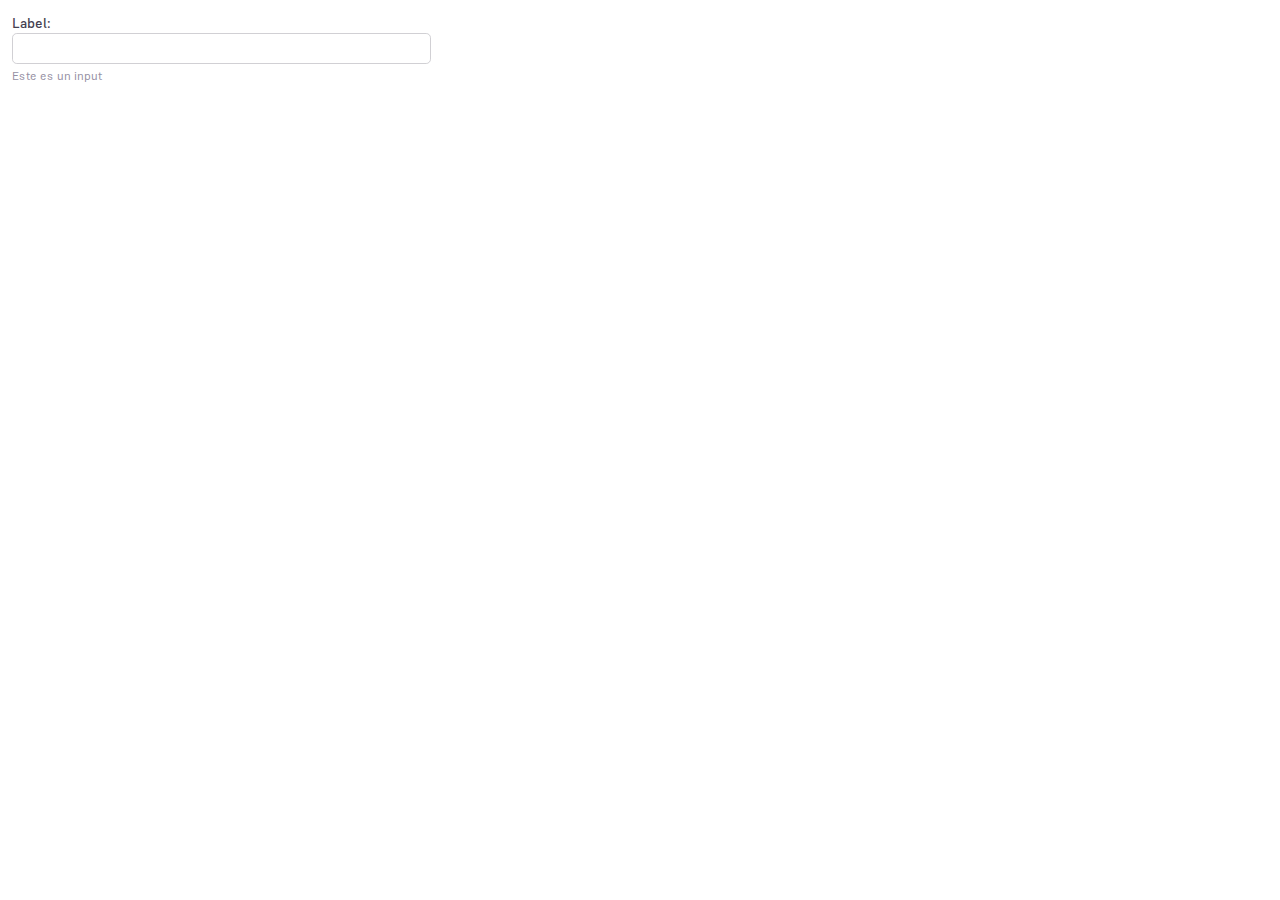
==== index.html @ 2e7bdeac "Init" ====
<!DOCTYPE html>
<html lang="en">
  <head>
    <meta charset="UTF-8" />
    <meta name="viewport" content="width=device-width, initial-scale=1.0" />
    <title>Template - NV</title>
    <link rel="stylesheet" href="./assets/scss/main.css" />
  </head>
  <body>
    <div class="row">
      <div class="col-lg-4">
        <div class="form-group">
          <label for="text">Label:</label>
          <input id="text" class="form-control" />
          <span class="help">Este es un input</span>
        </div>
      </div>
    </div>
  </body>
</html>
---- assets/scss/main.css ----
@charset "UTF-8";
:root {
  --nv-control-border-width: 1px;
  --nv-control-border-width-hover: 2px;
  --nv-control-border-radius: 0.3rem;
  --nv-control-box-shadow: 0 0.2rem 0.75rem 0 rgba(47, 43, 61, 0.14);
  --nv-control-padding-inline: 0.5rem;
  --nv-control-color: #444050;
  --nv-control-border-color: #d1d0d4;
  --nv-control-font-size: 14px;
  --nv-control-help-color: #9590a3;
}

:root,
[data-theme=light] {
  --nv-blue: #007bff;
  --nv-indigo: #6610f2;
  --nv-purple: #7367f0;
  --nv-pink: #e83e8c;
  --nv-red: #ff4c51;
  --nv-orange: #fd7e14;
  --nv-yellow: #ff9f43;
  --nv-green: #28c76f;
  --nv-teal: #20c997;
  --nv-cyan: #00bad1;
  --nv-black: #2f2b3d;
  --nv-white: #fff;
  --nv-gray: rgba(47, 43, 61, 0.6);
  --nv-gray-dark: rgba(47, 43, 61, 0.8);
  --nv-gray-25: rgba(47, 43, 61, 0.015);
  --nv-gray-50: rgba(47, 43, 61, 0.06);
  --nv-primary: #7367f0;
  --nv-secondary: #808390;
  --nv-success: #28c76f;
  --nv-info: #00bad1;
  --nv-warning: #ff9f43;
  --nv-danger: #ff4c51;
  --nv-light: #dfdfe3;
  --nv-dark: #4b4b4b;
  --nv-primary-rgb: 115, 103, 240;
  --nv-secondary-rgb: 128, 131, 144;
  --nv-success-rgb: 40, 199, 111;
  --nv-info-rgb: 0, 186, 209;
  --nv-warning-rgb: 255, 159, 67;
  --nv-danger-rgb: 255, 76, 81;
  --nv-light-rgb: 223, 223, 227;
  --nv-dark-rgb: 75, 75, 75;
  --nv-gray-rgb: 47, 43, 61;
}

*,
::after,
::before {
  box-sizing: border-box;
  outline: unset;
  padding: 0;
  margin: 0;
  font-family: "Font-Light";
}

label,
h1,
h2,
h3,
h4,
h5,
h6 {
  color: var(--nv-control-color);
  font-family: "Font-Medium";
}

/**
* @license
*
* Font Family: Supreme
* Designed by: Jérémie Hornus, Ilya Naumoff
* URL: https://www.fontshare.com/fonts/supreme
* © 2025 Indian Type Foundry
*
* Supreme Light 
* Supreme Regular 
* Supreme Medium 
* Supreme Bold 
*
*/
@font-face {
  font-family: "Font-Light";
  src: url("../fonts/Supreme-Light.woff2") format("woff2"), url("../fonts/Supreme-Light.woff") format("woff"), url("../fonts/Supreme-Light.ttf") format("truetype");
  font-weight: 300;
  font-display: swap;
  font-style: normal;
}
@font-face {
  font-family: "Font-Regular";
  src: url("../fonts/Supreme-Regular.woff2") format("woff2"), url("../fonts/Supreme-Regular.woff") format("woff"), url("../fonts/Supreme-Regular.ttf") format("truetype");
  font-weight: 400;
  font-display: swap;
  font-style: normal;
}
@font-face {
  font-family: "Font-Medium";
  src: url("../fonts/Supreme-Medium.woff2") format("woff2"), url("../fonts/Supreme-Medium.woff") format("woff"), url("../fonts/Supreme-Medium.ttf") format("truetype");
  font-weight: 500;
  font-display: swap;
  font-style: normal;
}
@font-face {
  font-family: "Font-Bold";
  src: url("../fonts/Supreme-Bold.woff2") format("woff2"), url("../fonts/Supreme-Bold.woff") format("woff"), url("../fonts/Supreme-Bold.ttf") format("truetype");
  font-weight: 700;
  font-display: swap;
  font-style: normal;
}
.form-group > label {
  font-size: var(--nv-control-font-size);
}
.form-group > .help {
  font-size: 12px;
  color: var(--nv-control-help-color);
  font-family: "Font-Regular";
}

.row {
  display: flex;
  flex-wrap: wrap; /* Permite que las columnas se ajusten a nuevas filas */
  padding-left: 0.75rem;
  padding-right: 0.75rem;
}
.row > * {
  max-width: 100%;
}

.col {
  flex: 1 0 0%;
  padding-top: 0.75rem;
  padding-bottom: 0.75rem;
}

.col-1 {
  flex: 0 0 auto;
  padding-top: 0.75rem;
  padding-bottom: 0.75rem;
  width: 8.3333333333%;
}

.col-offset-1 {
  margin-left: 8.3333333333%;
}

.col-2 {
  flex: 0 0 auto;
  padding-top: 0.75rem;
  padding-bottom: 0.75rem;
  width: 16.6666666667%;
}

.col-offset-2 {
  margin-left: 16.6666666667%;
}

.col-3 {
  flex: 0 0 auto;
  padding-top: 0.75rem;
  padding-bottom: 0.75rem;
  width: 25%;
}

.col-offset-3 {
  margin-left: 25%;
}

.col-4 {
  flex: 0 0 auto;
  padding-top: 0.75rem;
  padding-bottom: 0.75rem;
  width: 33.3333333333%;
}

.col-offset-4 {
  margin-left: 33.3333333333%;
}

.col-5 {
  flex: 0 0 auto;
  padding-top: 0.75rem;
  padding-bottom: 0.75rem;
  width: 41.6666666667%;
}

.col-offset-5 {
  margin-left: 41.6666666667%;
}

.col-6 {
  flex: 0 0 auto;
  padding-top: 0.75rem;
  padding-bottom: 0.75rem;
  width: 50%;
}

.col-offset-6 {
  margin-left: 50%;
}

.col-7 {
  flex: 0 0 auto;
  padding-top: 0.75rem;
  padding-bottom: 0.75rem;
  width: 58.3333333333%;
}

.col-offset-7 {
  margin-left: 58.3333333333%;
}

.col-8 {
  flex: 0 0 auto;
  padding-top: 0.75rem;
  padding-bottom: 0.75rem;
  width: 66.6666666667%;
}

.col-offset-8 {
  margin-left: 66.6666666667%;
}

.col-9 {
  flex: 0 0 auto;
  padding-top: 0.75rem;
  padding-bottom: 0.75rem;
  width: 75%;
}

.col-offset-9 {
  margin-left: 75%;
}

.col-10 {
  flex: 0 0 auto;
  padding-top: 0.75rem;
  padding-bottom: 0.75rem;
  width: 83.3333333333%;
}

.col-offset-10 {
  margin-left: 83.3333333333%;
}

.col-11 {
  flex: 0 0 auto;
  padding-top: 0.75rem;
  padding-bottom: 0.75rem;
  width: 91.6666666667%;
}

.col-offset-11 {
  margin-left: 91.6666666667%;
}

.col-12 {
  flex: 0 0 auto;
  padding-top: 0.75rem;
  padding-bottom: 0.75rem;
  width: 100%;
}

.col-offset-12 {
  margin-left: 100%;
}

/*
==========================================================================================
==================================== RESPONSIVE ==========================================
==========================================================================================
*/
@media (max-width: 575.98px) {
  .col-xs-1 {
    flex: 0 0 auto;
    padding-top: 0.75rem;
    padding-bottom: 0.75rem;
    width: 8.3333333333%;
  }
  .col-offset-xs-1 {
    margin-left: 8.3333333333%;
  }
  .col-xs-2 {
    flex: 0 0 auto;
    padding-top: 0.75rem;
    padding-bottom: 0.75rem;
    width: 16.6666666667%;
  }
  .col-offset-xs-2 {
    margin-left: 16.6666666667%;
  }
  .col-xs-3 {
    flex: 0 0 auto;
    padding-top: 0.75rem;
    padding-bottom: 0.75rem;
    width: 25%;
  }
  .col-offset-xs-3 {
    margin-left: 25%;
  }
  .col-xs-4 {
    flex: 0 0 auto;
    padding-top: 0.75rem;
    padding-bottom: 0.75rem;
    width: 33.3333333333%;
  }
  .col-offset-xs-4 {
    margin-left: 33.3333333333%;
  }
  .col-xs-5 {
    flex: 0 0 auto;
    padding-top: 0.75rem;
    padding-bottom: 0.75rem;
    width: 41.6666666667%;
  }
  .col-offset-xs-5 {
    margin-left: 41.6666666667%;
  }
  .col-xs-6 {
    flex: 0 0 auto;
    padding-top: 0.75rem;
    padding-bottom: 0.75rem;
    width: 50%;
  }
  .col-offset-xs-6 {
    margin-left: 50%;
  }
  .col-xs-7 {
    flex: 0 0 auto;
    padding-top: 0.75rem;
    padding-bottom: 0.75rem;
    width: 58.3333333333%;
  }
  .col-offset-xs-7 {
    margin-left: 58.3333333333%;
  }
  .col-xs-8 {
    flex: 0 0 auto;
    padding-top: 0.75rem;
    padding-bottom: 0.75rem;
    width: 66.6666666667%;
  }
  .col-offset-xs-8 {
    margin-left: 66.6666666667%;
  }
  .col-xs-9 {
    flex: 0 0 auto;
    padding-top: 0.75rem;
    padding-bottom: 0.75rem;
    width: 75%;
  }
  .col-offset-xs-9 {
    margin-left: 75%;
  }
  .col-xs-10 {
    flex: 0 0 auto;
    padding-top: 0.75rem;
    padding-bottom: 0.75rem;
    width: 83.3333333333%;
  }
  .col-offset-xs-10 {
    margin-left: 83.3333333333%;
  }
  .col-xs-11 {
    flex: 0 0 auto;
    padding-top: 0.75rem;
    padding-bottom: 0.75rem;
    width: 91.6666666667%;
  }
  .col-offset-xs-11 {
    margin-left: 91.6666666667%;
  }
  .col-xs-12 {
    flex: 0 0 auto;
    padding-top: 0.75rem;
    padding-bottom: 0.75rem;
    width: 100%;
  }
  .col-offset-xs-12 {
    margin-left: 100%;
  }
}
@media (min-width: 576px) and (max-width: 767.98px) {
  .col-sm-1 {
    flex: 0 0 auto;
    padding-top: 0.75rem;
    padding-bottom: 0.75rem;
    width: 8.3333333333%;
  }
  .col-offset-sm-1 {
    margin-left: 8.3333333333%;
  }
  .col-sm-2 {
    flex: 0 0 auto;
    padding-top: 0.75rem;
    padding-bottom: 0.75rem;
    width: 16.6666666667%;
  }
  .col-offset-sm-2 {
    margin-left: 16.6666666667%;
  }
  .col-sm-3 {
    flex: 0 0 auto;
    padding-top: 0.75rem;
    padding-bottom: 0.75rem;
    width: 25%;
  }
  .col-offset-sm-3 {
    margin-left: 25%;
  }
  .col-sm-4 {
    flex: 0 0 auto;
    padding-top: 0.75rem;
    padding-bottom: 0.75rem;
    width: 33.3333333333%;
  }
  .col-offset-sm-4 {
    margin-left: 33.3333333333%;
  }
  .col-sm-5 {
    flex: 0 0 auto;
    padding-top: 0.75rem;
    padding-bottom: 0.75rem;
    width: 41.6666666667%;
  }
  .col-offset-sm-5 {
    margin-left: 41.6666666667%;
  }
  .col-sm-6 {
    flex: 0 0 auto;
    padding-top: 0.75rem;
    padding-bottom: 0.75rem;
    width: 50%;
  }
  .col-offset-sm-6 {
    margin-left: 50%;
  }
  .col-sm-7 {
    flex: 0 0 auto;
    padding-top: 0.75rem;
    padding-bottom: 0.75rem;
    width: 58.3333333333%;
  }
  .col-offset-sm-7 {
    margin-left: 58.3333333333%;
  }
  .col-sm-8 {
    flex: 0 0 auto;
    padding-top: 0.75rem;
    padding-bottom: 0.75rem;
    width: 66.6666666667%;
  }
  .col-offset-sm-8 {
    margin-left: 66.6666666667%;
  }
  .col-sm-9 {
    flex: 0 0 auto;
    padding-top: 0.75rem;
    padding-bottom: 0.75rem;
    width: 75%;
  }
  .col-offset-sm-9 {
    margin-left: 75%;
  }
  .col-sm-10 {
    flex: 0 0 auto;
    padding-top: 0.75rem;
    padding-bottom: 0.75rem;
    width: 83.3333333333%;
  }
  .col-offset-sm-10 {
    margin-left: 83.3333333333%;
  }
  .col-sm-11 {
    flex: 0 0 auto;
    padding-top: 0.75rem;
    padding-bottom: 0.75rem;
    width: 91.6666666667%;
  }
  .col-offset-sm-11 {
    margin-left: 91.6666666667%;
  }
  .col-sm-12 {
    flex: 0 0 auto;
    padding-top: 0.75rem;
    padding-bottom: 0.75rem;
    width: 100%;
  }
  .col-offset-sm-12 {
    margin-left: 100%;
  }
}
@media (min-width: 768px) and (max-width: 991.98px) {
  .col-md-1 {
    flex: 0 0 auto;
    padding-top: 0.75rem;
    padding-bottom: 0.75rem;
    width: 8.3333333333%;
  }
  .col-offset-md-1 {
    margin-left: 8.3333333333%;
  }
  .col-md-2 {
    flex: 0 0 auto;
    padding-top: 0.75rem;
    padding-bottom: 0.75rem;
    width: 16.6666666667%;
  }
  .col-offset-md-2 {
    margin-left: 16.6666666667%;
  }
  .col-md-3 {
    flex: 0 0 auto;
    padding-top: 0.75rem;
    padding-bottom: 0.75rem;
    width: 25%;
  }
  .col-offset-md-3 {
    margin-left: 25%;
  }
  .col-md-4 {
    flex: 0 0 auto;
    padding-top: 0.75rem;
    padding-bottom: 0.75rem;
    width: 33.3333333333%;
  }
  .col-offset-md-4 {
    margin-left: 33.3333333333%;
  }
  .col-md-5 {
    flex: 0 0 auto;
    padding-top: 0.75rem;
    padding-bottom: 0.75rem;
    width: 41.6666666667%;
  }
  .col-offset-md-5 {
    margin-left: 41.6666666667%;
  }
  .col-md-6 {
    flex: 0 0 auto;
    padding-top: 0.75rem;
    padding-bottom: 0.75rem;
    width: 50%;
  }
  .col-offset-md-6 {
    margin-left: 50%;
  }
  .col-md-7 {
    flex: 0 0 auto;
    padding-top: 0.75rem;
    padding-bottom: 0.75rem;
    width: 58.3333333333%;
  }
  .col-offset-md-7 {
    margin-left: 58.3333333333%;
  }
  .col-md-8 {
    flex: 0 0 auto;
    padding-top: 0.75rem;
    padding-bottom: 0.75rem;
    width: 66.6666666667%;
  }
  .col-offset-md-8 {
    margin-left: 66.6666666667%;
  }
  .col-md-9 {
    flex: 0 0 auto;
    padding-top: 0.75rem;
    padding-bottom: 0.75rem;
    width: 75%;
  }
  .col-offset-md-9 {
    margin-left: 75%;
  }
  .col-md-10 {
    flex: 0 0 auto;
    padding-top: 0.75rem;
    padding-bottom: 0.75rem;
    width: 83.3333333333%;
  }
  .col-offset-md-10 {
    margin-left: 83.3333333333%;
  }
  .col-md-11 {
    flex: 0 0 auto;
    padding-top: 0.75rem;
    padding-bottom: 0.75rem;
    width: 91.6666666667%;
  }
  .col-offset-md-11 {
    margin-left: 91.6666666667%;
  }
  .col-md-12 {
    flex: 0 0 auto;
    padding-top: 0.75rem;
    padding-bottom: 0.75rem;
    width: 100%;
  }
  .col-offset-md-12 {
    margin-left: 100%;
  }
}
@media (min-width: 992px) {
  .col-lg-1 {
    flex: 0 0 auto;
    padding-top: 0.75rem;
    padding-bottom: 0.75rem;
    width: 8.3333333333%;
  }
  .col-offset-lg-1 {
    margin-left: 8.3333333333%;
  }
  .col-lg-2 {
    flex: 0 0 auto;
    padding-top: 0.75rem;
    padding-bottom: 0.75rem;
    width: 16.6666666667%;
  }
  .col-offset-lg-2 {
    margin-left: 16.6666666667%;
  }
  .col-lg-3 {
    flex: 0 0 auto;
    padding-top: 0.75rem;
    padding-bottom: 0.75rem;
    width: 25%;
  }
  .col-offset-lg-3 {
    margin-left: 25%;
  }
  .col-lg-4 {
    flex: 0 0 auto;
    padding-top: 0.75rem;
    padding-bottom: 0.75rem;
    width: 33.3333333333%;
  }
  .col-offset-lg-4 {
    margin-left: 33.3333333333%;
  }
  .col-lg-5 {
    flex: 0 0 auto;
    padding-top: 0.75rem;
    padding-bottom: 0.75rem;
    width: 41.6666666667%;
  }
  .col-offset-lg-5 {
    margin-left: 41.6666666667%;
  }
  .col-lg-6 {
    flex: 0 0 auto;
    padding-top: 0.75rem;
    padding-bottom: 0.75rem;
    width: 50%;
  }
  .col-offset-lg-6 {
    margin-left: 50%;
  }
  .col-lg-7 {
    flex: 0 0 auto;
    padding-top: 0.75rem;
    padding-bottom: 0.75rem;
    width: 58.3333333333%;
  }
  .col-offset-lg-7 {
    margin-left: 58.3333333333%;
  }
  .col-lg-8 {
    flex: 0 0 auto;
    padding-top: 0.75rem;
    padding-bottom: 0.75rem;
    width: 66.6666666667%;
  }
  .col-offset-lg-8 {
    margin-left: 66.6666666667%;
  }
  .col-lg-9 {
    flex: 0 0 auto;
    padding-top: 0.75rem;
    padding-bottom: 0.75rem;
    width: 75%;
  }
  .col-offset-lg-9 {
    margin-left: 75%;
  }
  .col-lg-10 {
    flex: 0 0 auto;
    padding-top: 0.75rem;
    padding-bottom: 0.75rem;
    width: 83.3333333333%;
  }
  .col-offset-lg-10 {
    margin-left: 83.3333333333%;
  }
  .col-lg-11 {
    flex: 0 0 auto;
    padding-top: 0.75rem;
    padding-bottom: 0.75rem;
    width: 91.6666666667%;
  }
  .col-offset-lg-11 {
    margin-left: 91.6666666667%;
  }
  .col-lg-12 {
    flex: 0 0 auto;
    padding-top: 0.75rem;
    padding-bottom: 0.75rem;
    width: 100%;
  }
  .col-offset-lg-12 {
    margin-left: 100%;
  }
}
.form-control {
  -webkit-appearance: none;
     -moz-appearance: none;
          appearance: none;
  background-color: var(--nv-white);
  padding: 0.35rem 0.25rem;
  border-radius: var(--nv-control-border-radius);
  padding-inline: var(--nv-control-padding-inline);
  display: flex;
  border: var(--nv-control-border-width) solid var(--nv-control-border-color);
  transition: border-color 0.15s ease-in-out, box-shadow 0.15s ease-in-out;
  width: 100%;
}
.form-control:hover, .form-control:focus {
  border-width: var(--nv-control-border-width-hover);
  border-color: var(--nv-primary);
  box-shadow: var(--nv-control-box-shadow);
}/*# sourceMappingURL=main.css.map */
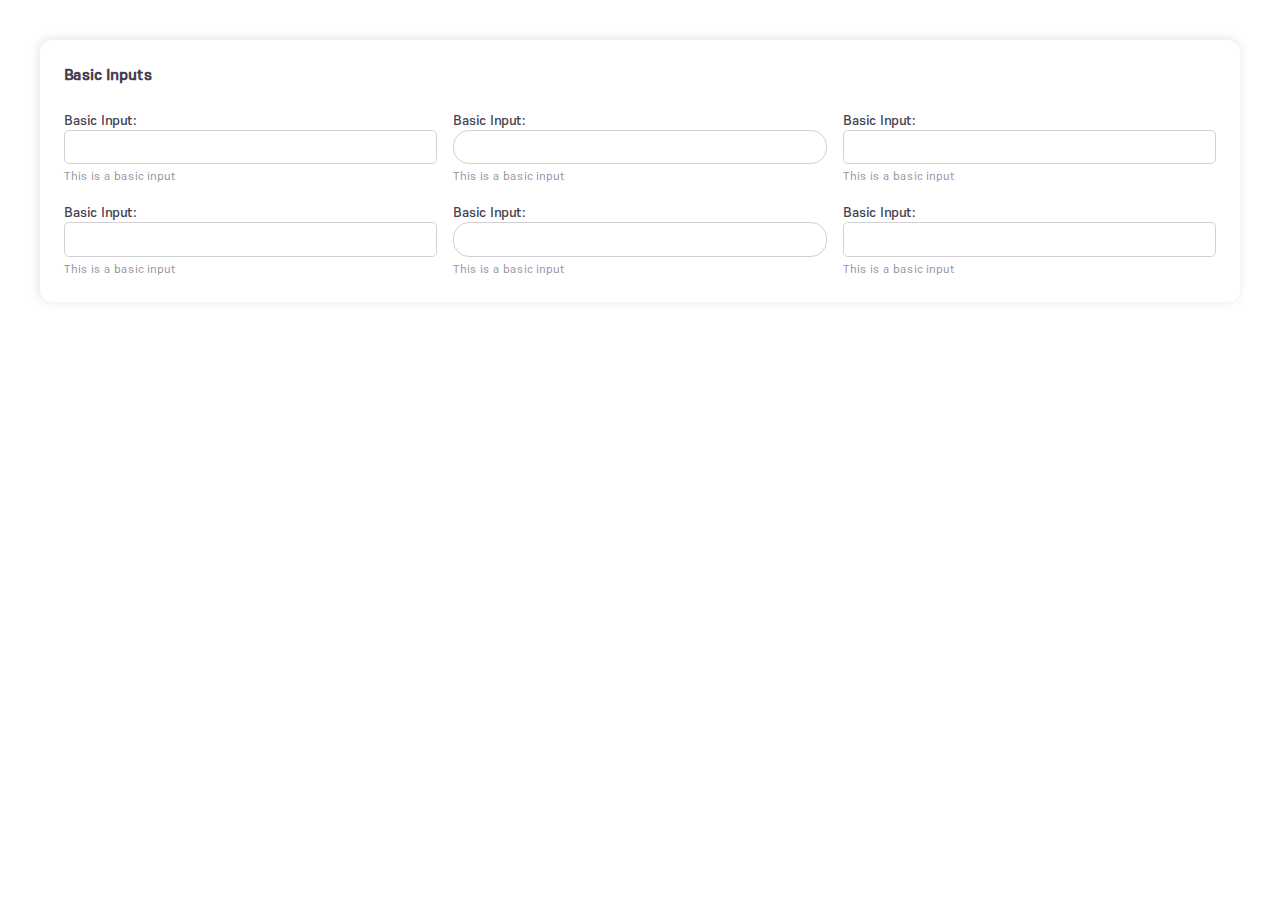
==== commit 0a7854cc: "Feature(Font+input+grid): change flexbox to grid + fonts added + custom design" ====
--- a/index.html
+++ b/index.html
@@ -7,12 +7,54 @@
     <link rel="stylesheet" href="./assets/scss/main.css" />
   </head>
   <body>
-    <div class="row">
-      <div class="col-lg-4">
-        <div class="form-group">
-          <label for="text">Label:</label>
-          <input id="text" class="form-control" />
-          <span class="help">Este es un input</span>
+    <div class="container">
+      <div class="card">
+        <h4 class="card-header">Basic Inputs</h4>
+        <div class="card-body">
+          <div class="row">
+            <div class="col-lg-4 col-md-6">
+              <div class="form-group">
+                <label for="text1">Basic Input:</label>
+                <input id="text1" type="text" class="form-control" />
+                <span class="help">This is a basic input</span>
+              </div>
+            </div>
+            <div class="col-lg-4 col-md-6">
+              <div class="form-group">
+                <label for="tex2">Basic Input:</label>
+                <input id="text2" type="text" class="form-control rounded" />
+                <span class="help">This is a basic input</span>
+              </div>
+            </div>
+            <div class="col-lg-4 col-md-12">
+              <div class="form-group">
+                <label for="tex3">Basic Input:</label>
+                <input id="text3" type="text" class="form-control" />
+                <span class="help">This is a basic input</span>
+              </div>
+            </div>
+            <div class="col-lg-4 col-md-4">
+              <div class="form-group">
+                <label for="tex4">Basic Input:</label>
+                <input id="text4" type="text" class="form-control" />
+                <span class="help">This is a basic input</span>
+              </div>
+            </div>
+            <div class="col-lg-4 col-md-4">
+              <div class="form-group">
+                <label for="tex5">Basic Input:</label>
+                <input id="text5" type="text" class="form-control rounded" />
+                <span class="help">This is a basic input</span>
+              </div>
+            </div>
+            <div class="col-lg-4 col-md-4">
+              <div class="form-group">
+                <label for="text6">Basic Input:</label>
+                <input id="text6" type="text" class="form-control" />
+                <span class="help">This is a basic input</span>
+              </div>
+            </div>
+          </div>
         </div>
       </div>
     </div>
--- a/assets/scss/main.css
+++ b/assets/scss/main.css
@@ -1,14 +1,20 @@
 @charset "UTF-8";
 :root {
+  --nv-container-padding: 2.5rem 2.5rem;
   --nv-control-border-width: 1px;
   --nv-control-border-width-hover: 2px;
   --nv-control-border-radius: 0.3rem;
-  --nv-control-box-shadow: 0 0.2rem 0.75rem 0 rgba(47, 43, 61, 0.14);
+  --nv-control-border-radius-rounded: 1rem;
+  --nv-control-box-shadow: 0 2px 4px 0 var(--nv-primary-shadow);
   --nv-control-padding-inline: 0.5rem;
+  --nv-control-padding: 0.45rem 0.25rem;
   --nv-control-color: #444050;
   --nv-control-border-color: #d1d0d4;
   --nv-control-font-size: 14px;
   --nv-control-help-color: #9590a3;
+  --nv-card-border-radius: 0.75rem;
+  --nv-card-padding: 1.5rem;
+  --nv-card-box-shadow: -1px -1px 8px 1px var(--nv-muted);
 }
 
 :root,
@@ -37,6 +43,8 @@
   --nv-danger: #ff4c51;
   --nv-light: #dfdfe3;
   --nv-dark: #4b4b4b;
+  --nv-primary-shadow: rgba(115, 103, 240, 0.3);
+  --nv-muted: rgba(136, 136, 136, 0.2);
   --nv-primary-rgb: 115, 103, 240;
   --nv-secondary-rgb: 128, 131, 144;
   --nv-success-rgb: 40, 199, 111;
@@ -48,11 +56,1410 @@
   --nv-gray-rgb: 47, 43, 61;
 }
 
+.m-0 {
+  margin: 0;
+}
+
+.mt-0 {
+  margin-top: 0;
+}
+
+.mb-0 {
+  margin-bottom: 0;
+}
+
+.ml-0 {
+  margin-left: 0;
+}
+
+.mr-0 {
+  margin-right: 0;
+}
+
+.p-0 {
+  padding: 0;
+}
+
+.pt-0 {
+  padding-top: 0;
+}
+
+.pb-0 {
+  padding-bottom: 0;
+}
+
+.pl-0 {
+  padding-left: 0;
+}
+
+.pr-0 {
+  padding-right: 0;
+}
+
+.m-xs-0 {
+  margin: 0;
+}
+
+.mt-xs-0 {
+  margin-top: 0;
+}
+
+.mb-xs-0 {
+  margin-bottom: 0;
+}
+
+.ml-xs-0 {
+  margin-left: 0;
+}
+
+.mr-xs-0 {
+  margin-right: 0;
+}
+
+.p-xs-0 {
+  padding: 0;
+}
+
+.pt-xs-0 {
+  padding-top: 0;
+}
+
+.pb-xs-0 {
+  padding-bottom: 0;
+}
+
+.pl-xs-0 {
+  padding-left: 0;
+}
+
+.pr-xs-0 {
+  padding-right: 0;
+}
+
+.m-sm-0 {
+  margin: 0;
+}
+
+.mt-sm-0 {
+  margin-top: 0;
+}
+
+.mb-sm-0 {
+  margin-bottom: 0;
+}
+
+.ml-sm-0 {
+  margin-left: 0;
+}
+
+.mr-sm-0 {
+  margin-right: 0;
+}
+
+.p-sm-0 {
+  padding: 0;
+}
+
+.pt-sm-0 {
+  padding-top: 0;
+}
+
+.pb-sm-0 {
+  padding-bottom: 0;
+}
+
+.pl-sm-0 {
+  padding-left: 0;
+}
+
+.pr-sm-0 {
+  padding-right: 0;
+}
+
+.m-md-0 {
+  margin: 0;
+}
+
+.mt-md-0 {
+  margin-top: 0;
+}
+
+.mb-md-0 {
+  margin-bottom: 0;
+}
+
+.ml-md-0 {
+  margin-left: 0;
+}
+
+.mr-md-0 {
+  margin-right: 0;
+}
+
+.p-md-0 {
+  padding: 0;
+}
+
+.pt-md-0 {
+  padding-top: 0;
+}
+
+.pb-md-0 {
+  padding-bottom: 0;
+}
+
+.pl-md-0 {
+  padding-left: 0;
+}
+
+.pr-md-0 {
+  padding-right: 0;
+}
+
+.m-lg-0 {
+  margin: 0;
+}
+
+.mt-lg-0 {
+  margin-top: 0;
+}
+
+.mb-lg-0 {
+  margin-bottom: 0;
+}
+
+.ml-lg-0 {
+  margin-left: 0;
+}
+
+.mr-lg-0 {
+  margin-right: 0;
+}
+
+.p-lg-0 {
+  padding: 0;
+}
+
+.pt-lg-0 {
+  padding-top: 0;
+}
+
+.pb-lg-0 {
+  padding-bottom: 0;
+}
+
+.pl-lg-0 {
+  padding-left: 0;
+}
+
+.pr-lg-0 {
+  padding-right: 0;
+}
+
+.m-xl-0 {
+  margin: 0;
+}
+
+.mt-xl-0 {
+  margin-top: 0;
+}
+
+.mb-xl-0 {
+  margin-bottom: 0;
+}
+
+.ml-xl-0 {
+  margin-left: 0;
+}
+
+.mr-xl-0 {
+  margin-right: 0;
+}
+
+.p-xl-0 {
+  padding: 0;
+}
+
+.pt-xl-0 {
+  padding-top: 0;
+}
+
+.pb-xl-0 {
+  padding-bottom: 0;
+}
+
+.pl-xl-0 {
+  padding-left: 0;
+}
+
+.pr-xl-0 {
+  padding-right: 0;
+}
+
+.m-xxl-0 {
+  margin: 0;
+}
+
+.mt-xxl-0 {
+  margin-top: 0;
+}
+
+.mb-xxl-0 {
+  margin-bottom: 0;
+}
+
+.ml-xxl-0 {
+  margin-left: 0;
+}
+
+.mr-xxl-0 {
+  margin-right: 0;
+}
+
+.p-xxl-0 {
+  padding: 0;
+}
+
+.pt-xxl-0 {
+  padding-top: 0;
+}
+
+.pb-xxl-0 {
+  padding-bottom: 0;
+}
+
+.pl-xxl-0 {
+  padding-left: 0;
+}
+
+.pr-xxl-0 {
+  padding-right: 0;
+}
+
+.m-1 {
+  margin: 0.25rem;
+}
+
+.mt-1 {
+  margin-top: 0.25rem;
+}
+
+.mb-1 {
+  margin-bottom: 0.25rem;
+}
+
+.ml-1 {
+  margin-left: 0.25rem;
+}
+
+.mr-1 {
+  margin-right: 0.25rem;
+}
+
+.p-1 {
+  padding: 0.25rem;
+}
+
+.pt-1 {
+  padding-top: 0.25rem;
+}
+
+.pb-1 {
+  padding-bottom: 0.25rem;
+}
+
+.pl-1 {
+  padding-left: 0.25rem;
+}
+
+.pr-1 {
+  padding-right: 0.25rem;
+}
+
+.m-xs-1 {
+  margin: 0.25rem;
+}
+
+.mt-xs-1 {
+  margin-top: 0.25rem;
+}
+
+.mb-xs-1 {
+  margin-bottom: 0.25rem;
+}
+
+.ml-xs-1 {
+  margin-left: 0.25rem;
+}
+
+.mr-xs-1 {
+  margin-right: 0.25rem;
+}
+
+.p-xs-1 {
+  padding: 0.25rem;
+}
+
+.pt-xs-1 {
+  padding-top: 0.25rem;
+}
+
+.pb-xs-1 {
+  padding-bottom: 0.25rem;
+}
+
+.pl-xs-1 {
+  padding-left: 0.25rem;
+}
+
+.pr-xs-1 {
+  padding-right: 0.25rem;
+}
+
+.m-sm-1 {
+  margin: 0.25rem;
+}
+
+.mt-sm-1 {
+  margin-top: 0.25rem;
+}
+
+.mb-sm-1 {
+  margin-bottom: 0.25rem;
+}
+
+.ml-sm-1 {
+  margin-left: 0.25rem;
+}
+
+.mr-sm-1 {
+  margin-right: 0.25rem;
+}
+
+.p-sm-1 {
+  padding: 0.25rem;
+}
+
+.pt-sm-1 {
+  padding-top: 0.25rem;
+}
+
+.pb-sm-1 {
+  padding-bottom: 0.25rem;
+}
+
+.pl-sm-1 {
+  padding-left: 0.25rem;
+}
+
+.pr-sm-1 {
+  padding-right: 0.25rem;
+}
+
+.m-md-1 {
+  margin: 0.25rem;
+}
+
+.mt-md-1 {
+  margin-top: 0.25rem;
+}
+
+.mb-md-1 {
+  margin-bottom: 0.25rem;
+}
+
+.ml-md-1 {
+  margin-left: 0.25rem;
+}
+
+.mr-md-1 {
+  margin-right: 0.25rem;
+}
+
+.p-md-1 {
+  padding: 0.25rem;
+}
+
+.pt-md-1 {
+  padding-top: 0.25rem;
+}
+
+.pb-md-1 {
+  padding-bottom: 0.25rem;
+}
+
+.pl-md-1 {
+  padding-left: 0.25rem;
+}
+
+.pr-md-1 {
+  padding-right: 0.25rem;
+}
+
+.m-lg-1 {
+  margin: 0.25rem;
+}
+
+.mt-lg-1 {
+  margin-top: 0.25rem;
+}
+
+.mb-lg-1 {
+  margin-bottom: 0.25rem;
+}
+
+.ml-lg-1 {
+  margin-left: 0.25rem;
+}
+
+.mr-lg-1 {
+  margin-right: 0.25rem;
+}
+
+.p-lg-1 {
+  padding: 0.25rem;
+}
+
+.pt-lg-1 {
+  padding-top: 0.25rem;
+}
+
+.pb-lg-1 {
+  padding-bottom: 0.25rem;
+}
+
+.pl-lg-1 {
+  padding-left: 0.25rem;
+}
+
+.pr-lg-1 {
+  padding-right: 0.25rem;
+}
+
+.m-xl-1 {
+  margin: 0.25rem;
+}
+
+.mt-xl-1 {
+  margin-top: 0.25rem;
+}
+
+.mb-xl-1 {
+  margin-bottom: 0.25rem;
+}
+
+.ml-xl-1 {
+  margin-left: 0.25rem;
+}
+
+.mr-xl-1 {
+  margin-right: 0.25rem;
+}
+
+.p-xl-1 {
+  padding: 0.25rem;
+}
+
+.pt-xl-1 {
+  padding-top: 0.25rem;
+}
+
+.pb-xl-1 {
+  padding-bottom: 0.25rem;
+}
+
+.pl-xl-1 {
+  padding-left: 0.25rem;
+}
+
+.pr-xl-1 {
+  padding-right: 0.25rem;
+}
+
+.m-xxl-1 {
+  margin: 0.25rem;
+}
+
+.mt-xxl-1 {
+  margin-top: 0.25rem;
+}
+
+.mb-xxl-1 {
+  margin-bottom: 0.25rem;
+}
+
+.ml-xxl-1 {
+  margin-left: 0.25rem;
+}
+
+.mr-xxl-1 {
+  margin-right: 0.25rem;
+}
+
+.p-xxl-1 {
+  padding: 0.25rem;
+}
+
+.pt-xxl-1 {
+  padding-top: 0.25rem;
+}
+
+.pb-xxl-1 {
+  padding-bottom: 0.25rem;
+}
+
+.pl-xxl-1 {
+  padding-left: 0.25rem;
+}
+
+.pr-xxl-1 {
+  padding-right: 0.25rem;
+}
+
+.m-2 {
+  margin: 0.5rem;
+}
+
+.mt-2 {
+  margin-top: 0.5rem;
+}
+
+.mb-2 {
+  margin-bottom: 0.5rem;
+}
+
+.ml-2 {
+  margin-left: 0.5rem;
+}
+
+.mr-2 {
+  margin-right: 0.5rem;
+}
+
+.p-2 {
+  padding: 0.5rem;
+}
+
+.pt-2 {
+  padding-top: 0.5rem;
+}
+
+.pb-2 {
+  padding-bottom: 0.5rem;
+}
+
+.pl-2 {
+  padding-left: 0.5rem;
+}
+
+.pr-2 {
+  padding-right: 0.5rem;
+}
+
+.m-xs-2 {
+  margin: 0.5rem;
+}
+
+.mt-xs-2 {
+  margin-top: 0.5rem;
+}
+
+.mb-xs-2 {
+  margin-bottom: 0.5rem;
+}
+
+.ml-xs-2 {
+  margin-left: 0.5rem;
+}
+
+.mr-xs-2 {
+  margin-right: 0.5rem;
+}
+
+.p-xs-2 {
+  padding: 0.5rem;
+}
+
+.pt-xs-2 {
+  padding-top: 0.5rem;
+}
+
+.pb-xs-2 {
+  padding-bottom: 0.5rem;
+}
+
+.pl-xs-2 {
+  padding-left: 0.5rem;
+}
+
+.pr-xs-2 {
+  padding-right: 0.5rem;
+}
+
+.m-sm-2 {
+  margin: 0.5rem;
+}
+
+.mt-sm-2 {
+  margin-top: 0.5rem;
+}
+
+.mb-sm-2 {
+  margin-bottom: 0.5rem;
+}
+
+.ml-sm-2 {
+  margin-left: 0.5rem;
+}
+
+.mr-sm-2 {
+  margin-right: 0.5rem;
+}
+
+.p-sm-2 {
+  padding: 0.5rem;
+}
+
+.pt-sm-2 {
+  padding-top: 0.5rem;
+}
+
+.pb-sm-2 {
+  padding-bottom: 0.5rem;
+}
+
+.pl-sm-2 {
+  padding-left: 0.5rem;
+}
+
+.pr-sm-2 {
+  padding-right: 0.5rem;
+}
+
+.m-md-2 {
+  margin: 0.5rem;
+}
+
+.mt-md-2 {
+  margin-top: 0.5rem;
+}
+
+.mb-md-2 {
+  margin-bottom: 0.5rem;
+}
+
+.ml-md-2 {
+  margin-left: 0.5rem;
+}
+
+.mr-md-2 {
+  margin-right: 0.5rem;
+}
+
+.p-md-2 {
+  padding: 0.5rem;
+}
+
+.pt-md-2 {
+  padding-top: 0.5rem;
+}
+
+.pb-md-2 {
+  padding-bottom: 0.5rem;
+}
+
+.pl-md-2 {
+  padding-left: 0.5rem;
+}
+
+.pr-md-2 {
+  padding-right: 0.5rem;
+}
+
+.m-lg-2 {
+  margin: 0.5rem;
+}
+
+.mt-lg-2 {
+  margin-top: 0.5rem;
+}
+
+.mb-lg-2 {
+  margin-bottom: 0.5rem;
+}
+
+.ml-lg-2 {
+  margin-left: 0.5rem;
+}
+
+.mr-lg-2 {
+  margin-right: 0.5rem;
+}
+
+.p-lg-2 {
+  padding: 0.5rem;
+}
+
+.pt-lg-2 {
+  padding-top: 0.5rem;
+}
+
+.pb-lg-2 {
+  padding-bottom: 0.5rem;
+}
+
+.pl-lg-2 {
+  padding-left: 0.5rem;
+}
+
+.pr-lg-2 {
+  padding-right: 0.5rem;
+}
+
+.m-xl-2 {
+  margin: 0.5rem;
+}
+
+.mt-xl-2 {
+  margin-top: 0.5rem;
+}
+
+.mb-xl-2 {
+  margin-bottom: 0.5rem;
+}
+
+.ml-xl-2 {
+  margin-left: 0.5rem;
+}
+
+.mr-xl-2 {
+  margin-right: 0.5rem;
+}
+
+.p-xl-2 {
+  padding: 0.5rem;
+}
+
+.pt-xl-2 {
+  padding-top: 0.5rem;
+}
+
+.pb-xl-2 {
+  padding-bottom: 0.5rem;
+}
+
+.pl-xl-2 {
+  padding-left: 0.5rem;
+}
+
+.pr-xl-2 {
+  padding-right: 0.5rem;
+}
+
+.m-xxl-2 {
+  margin: 0.5rem;
+}
+
+.mt-xxl-2 {
+  margin-top: 0.5rem;
+}
+
+.mb-xxl-2 {
+  margin-bottom: 0.5rem;
+}
+
+.ml-xxl-2 {
+  margin-left: 0.5rem;
+}
+
+.mr-xxl-2 {
+  margin-right: 0.5rem;
+}
+
+.p-xxl-2 {
+  padding: 0.5rem;
+}
+
+.pt-xxl-2 {
+  padding-top: 0.5rem;
+}
+
+.pb-xxl-2 {
+  padding-bottom: 0.5rem;
+}
+
+.pl-xxl-2 {
+  padding-left: 0.5rem;
+}
+
+.pr-xxl-2 {
+  padding-right: 0.5rem;
+}
+
+.m-3 {
+  margin: 1rem;
+}
+
+.mt-3 {
+  margin-top: 1rem;
+}
+
+.mb-3 {
+  margin-bottom: 1rem;
+}
+
+.ml-3 {
+  margin-left: 1rem;
+}
+
+.mr-3 {
+  margin-right: 1rem;
+}
+
+.p-3 {
+  padding: 1rem;
+}
+
+.pt-3 {
+  padding-top: 1rem;
+}
+
+.pb-3 {
+  padding-bottom: 1rem;
+}
+
+.pl-3 {
+  padding-left: 1rem;
+}
+
+.pr-3 {
+  padding-right: 1rem;
+}
+
+.m-xs-3 {
+  margin: 1rem;
+}
+
+.mt-xs-3 {
+  margin-top: 1rem;
+}
+
+.mb-xs-3 {
+  margin-bottom: 1rem;
+}
+
+.ml-xs-3 {
+  margin-left: 1rem;
+}
+
+.mr-xs-3 {
+  margin-right: 1rem;
+}
+
+.p-xs-3 {
+  padding: 1rem;
+}
+
+.pt-xs-3 {
+  padding-top: 1rem;
+}
+
+.pb-xs-3 {
+  padding-bottom: 1rem;
+}
+
+.pl-xs-3 {
+  padding-left: 1rem;
+}
+
+.pr-xs-3 {
+  padding-right: 1rem;
+}
+
+.m-sm-3 {
+  margin: 1rem;
+}
+
+.mt-sm-3 {
+  margin-top: 1rem;
+}
+
+.mb-sm-3 {
+  margin-bottom: 1rem;
+}
+
+.ml-sm-3 {
+  margin-left: 1rem;
+}
+
+.mr-sm-3 {
+  margin-right: 1rem;
+}
+
+.p-sm-3 {
+  padding: 1rem;
+}
+
+.pt-sm-3 {
+  padding-top: 1rem;
+}
+
+.pb-sm-3 {
+  padding-bottom: 1rem;
+}
+
+.pl-sm-3 {
+  padding-left: 1rem;
+}
+
+.pr-sm-3 {
+  padding-right: 1rem;
+}
+
+.m-md-3 {
+  margin: 1rem;
+}
+
+.mt-md-3 {
+  margin-top: 1rem;
+}
+
+.mb-md-3 {
+  margin-bottom: 1rem;
+}
+
+.ml-md-3 {
+  margin-left: 1rem;
+}
+
+.mr-md-3 {
+  margin-right: 1rem;
+}
+
+.p-md-3 {
+  padding: 1rem;
+}
+
+.pt-md-3 {
+  padding-top: 1rem;
+}
+
+.pb-md-3 {
+  padding-bottom: 1rem;
+}
+
+.pl-md-3 {
+  padding-left: 1rem;
+}
+
+.pr-md-3 {
+  padding-right: 1rem;
+}
+
+.m-lg-3 {
+  margin: 1rem;
+}
+
+.mt-lg-3 {
+  margin-top: 1rem;
+}
+
+.mb-lg-3 {
+  margin-bottom: 1rem;
+}
+
+.ml-lg-3 {
+  margin-left: 1rem;
+}
+
+.mr-lg-3 {
+  margin-right: 1rem;
+}
+
+.p-lg-3 {
+  padding: 1rem;
+}
+
+.pt-lg-3 {
+  padding-top: 1rem;
+}
+
+.pb-lg-3 {
+  padding-bottom: 1rem;
+}
+
+.pl-lg-3 {
+  padding-left: 1rem;
+}
+
+.pr-lg-3 {
+  padding-right: 1rem;
+}
+
+.m-xl-3 {
+  margin: 1rem;
+}
+
+.mt-xl-3 {
+  margin-top: 1rem;
+}
+
+.mb-xl-3 {
+  margin-bottom: 1rem;
+}
+
+.ml-xl-3 {
+  margin-left: 1rem;
+}
+
+.mr-xl-3 {
+  margin-right: 1rem;
+}
+
+.p-xl-3 {
+  padding: 1rem;
+}
+
+.pt-xl-3 {
+  padding-top: 1rem;
+}
+
+.pb-xl-3 {
+  padding-bottom: 1rem;
+}
+
+.pl-xl-3 {
+  padding-left: 1rem;
+}
+
+.pr-xl-3 {
+  padding-right: 1rem;
+}
+
+.m-xxl-3 {
+  margin: 1rem;
+}
+
+.mt-xxl-3 {
+  margin-top: 1rem;
+}
+
+.mb-xxl-3 {
+  margin-bottom: 1rem;
+}
+
+.ml-xxl-3 {
+  margin-left: 1rem;
+}
+
+.mr-xxl-3 {
+  margin-right: 1rem;
+}
+
+.p-xxl-3 {
+  padding: 1rem;
+}
+
+.pt-xxl-3 {
+  padding-top: 1rem;
+}
+
+.pb-xxl-3 {
+  padding-bottom: 1rem;
+}
+
+.pl-xxl-3 {
+  padding-left: 1rem;
+}
+
+.pr-xxl-3 {
+  padding-right: 1rem;
+}
+
+.m-4 {
+  margin: 2rem;
+}
+
+.mt-4 {
+  margin-top: 2rem;
+}
+
+.mb-4 {
+  margin-bottom: 2rem;
+}
+
+.ml-4 {
+  margin-left: 2rem;
+}
+
+.mr-4 {
+  margin-right: 2rem;
+}
+
+.p-4 {
+  padding: 2rem;
+}
+
+.pt-4 {
+  padding-top: 2rem;
+}
+
+.pb-4 {
+  padding-bottom: 2rem;
+}
+
+.pl-4 {
+  padding-left: 2rem;
+}
+
+.pr-4 {
+  padding-right: 2rem;
+}
+
+.m-xs-4 {
+  margin: 2rem;
+}
+
+.mt-xs-4 {
+  margin-top: 2rem;
+}
+
+.mb-xs-4 {
+  margin-bottom: 2rem;
+}
+
+.ml-xs-4 {
+  margin-left: 2rem;
+}
+
+.mr-xs-4 {
+  margin-right: 2rem;
+}
+
+.p-xs-4 {
+  padding: 2rem;
+}
+
+.pt-xs-4 {
+  padding-top: 2rem;
+}
+
+.pb-xs-4 {
+  padding-bottom: 2rem;
+}
+
+.pl-xs-4 {
+  padding-left: 2rem;
+}
+
+.pr-xs-4 {
+  padding-right: 2rem;
+}
+
+.m-sm-4 {
+  margin: 2rem;
+}
+
+.mt-sm-4 {
+  margin-top: 2rem;
+}
+
+.mb-sm-4 {
+  margin-bottom: 2rem;
+}
+
+.ml-sm-4 {
+  margin-left: 2rem;
+}
+
+.mr-sm-4 {
+  margin-right: 2rem;
+}
+
+.p-sm-4 {
+  padding: 2rem;
+}
+
+.pt-sm-4 {
+  padding-top: 2rem;
+}
+
+.pb-sm-4 {
+  padding-bottom: 2rem;
+}
+
+.pl-sm-4 {
+  padding-left: 2rem;
+}
+
+.pr-sm-4 {
+  padding-right: 2rem;
+}
+
+.m-md-4 {
+  margin: 2rem;
+}
+
+.mt-md-4 {
+  margin-top: 2rem;
+}
+
+.mb-md-4 {
+  margin-bottom: 2rem;
+}
+
+.ml-md-4 {
+  margin-left: 2rem;
+}
+
+.mr-md-4 {
+  margin-right: 2rem;
+}
+
+.p-md-4 {
+  padding: 2rem;
+}
+
+.pt-md-4 {
+  padding-top: 2rem;
+}
+
+.pb-md-4 {
+  padding-bottom: 2rem;
+}
+
+.pl-md-4 {
+  padding-left: 2rem;
+}
+
+.pr-md-4 {
+  padding-right: 2rem;
+}
+
+.m-lg-4 {
+  margin: 2rem;
+}
+
+.mt-lg-4 {
+  margin-top: 2rem;
+}
+
+.mb-lg-4 {
+  margin-bottom: 2rem;
+}
+
+.ml-lg-4 {
+  margin-left: 2rem;
+}
+
+.mr-lg-4 {
+  margin-right: 2rem;
+}
+
+.p-lg-4 {
+  padding: 2rem;
+}
+
+.pt-lg-4 {
+  padding-top: 2rem;
+}
+
+.pb-lg-4 {
+  padding-bottom: 2rem;
+}
+
+.pl-lg-4 {
+  padding-left: 2rem;
+}
+
+.pr-lg-4 {
+  padding-right: 2rem;
+}
+
+.m-xl-4 {
+  margin: 2rem;
+}
+
+.mt-xl-4 {
+  margin-top: 2rem;
+}
+
+.mb-xl-4 {
+  margin-bottom: 2rem;
+}
+
+.ml-xl-4 {
+  margin-left: 2rem;
+}
+
+.mr-xl-4 {
+  margin-right: 2rem;
+}
+
+.p-xl-4 {
+  padding: 2rem;
+}
+
+.pt-xl-4 {
+  padding-top: 2rem;
+}
+
+.pb-xl-4 {
+  padding-bottom: 2rem;
+}
+
+.pl-xl-4 {
+  padding-left: 2rem;
+}
+
+.pr-xl-4 {
+  padding-right: 2rem;
+}
+
+.m-xxl-4 {
+  margin: 2rem;
+}
+
+.mt-xxl-4 {
+  margin-top: 2rem;
+}
+
+.mb-xxl-4 {
+  margin-bottom: 2rem;
+}
+
+.ml-xxl-4 {
+  margin-left: 2rem;
+}
+
+.mr-xxl-4 {
+  margin-right: 2rem;
+}
+
+.p-xxl-4 {
+  padding: 2rem;
+}
+
+.pt-xxl-4 {
+  padding-top: 2rem;
+}
+
+.pb-xxl-4 {
+  padding-bottom: 2rem;
+}
+
+.pl-xxl-4 {
+  padding-left: 2rem;
+}
+
+.pr-xxl-4 {
+  padding-right: 2rem;
+}
+
 *,
 ::after,
 ::before {
   box-sizing: border-box;
-  outline: unset;
   padding: 0;
   margin: 0;
   font-family: "Font-Light";
@@ -121,26 +1528,30 @@
 }
 
 .row {
-  display: flex;
-  flex-wrap: wrap; /* Permite que las columnas se ajusten a nuevas filas */
-  padding-left: 0.75rem;
-  padding-right: 0.75rem;
+  display: grid;
+  grid-template-columns: repeat(12, 1fr);
+  gap: 1rem;
 }
 .row > * {
   max-width: 100%;
+  grid-column: span 12;
 }
 
 .col {
   flex: 1 0 0%;
-  padding-top: 0.75rem;
-  padding-bottom: 0.75rem;
+  grid-column: span 12;
+}
+
+.d-flex {
+  display: flex;
+}
+
+.flex-wrap {
+  flex-wrap: wrap;
 }
 
 .col-1 {
-  flex: 0 0 auto;
-  padding-top: 0.75rem;
-  padding-bottom: 0.75rem;
-  width: 8.3333333333%;
+  grid-column: span 1;
 }
 
 .col-offset-1 {
@@ -148,10 +1559,7 @@
 }
 
 .col-2 {
-  flex: 0 0 auto;
-  padding-top: 0.75rem;
-  padding-bottom: 0.75rem;
-  width: 16.6666666667%;
+  grid-column: span 2;
 }
 
 .col-offset-2 {
@@ -159,10 +1567,7 @@
 }
 
 .col-3 {
-  flex: 0 0 auto;
-  padding-top: 0.75rem;
-  padding-bottom: 0.75rem;
-  width: 25%;
+  grid-column: span 3;
 }
 
 .col-offset-3 {
@@ -170,10 +1575,7 @@
 }
 
 .col-4 {
-  flex: 0 0 auto;
-  padding-top: 0.75rem;
-  padding-bottom: 0.75rem;
-  width: 33.3333333333%;
+  grid-column: span 4;
 }
 
 .col-offset-4 {
@@ -181,10 +1583,7 @@
 }
 
 .col-5 {
-  flex: 0 0 auto;
-  padding-top: 0.75rem;
-  padding-bottom: 0.75rem;
-  width: 41.6666666667%;
+  grid-column: span 5;
 }
 
 .col-offset-5 {
@@ -192,10 +1591,7 @@
 }
 
 .col-6 {
-  flex: 0 0 auto;
-  padding-top: 0.75rem;
-  padding-bottom: 0.75rem;
-  width: 50%;
+  grid-column: span 6;
 }
 
 .col-offset-6 {
@@ -203,10 +1599,7 @@
 }
 
 .col-7 {
-  flex: 0 0 auto;
-  padding-top: 0.75rem;
-  padding-bottom: 0.75rem;
-  width: 58.3333333333%;
+  grid-column: span 7;
 }
 
 .col-offset-7 {
@@ -214,10 +1607,7 @@
 }
 
 .col-8 {
-  flex: 0 0 auto;
-  padding-top: 0.75rem;
-  padding-bottom: 0.75rem;
-  width: 66.6666666667%;
+  grid-column: span 8;
 }
 
 .col-offset-8 {
@@ -225,10 +1615,7 @@
 }
 
 .col-9 {
-  flex: 0 0 auto;
-  padding-top: 0.75rem;
-  padding-bottom: 0.75rem;
-  width: 75%;
+  grid-column: span 9;
 }
 
 .col-offset-9 {
@@ -236,10 +1623,7 @@
 }
 
 .col-10 {
-  flex: 0 0 auto;
-  padding-top: 0.75rem;
-  padding-bottom: 0.75rem;
-  width: 83.3333333333%;
+  grid-column: span 10;
 }
 
 .col-offset-10 {
@@ -247,10 +1631,7 @@
 }
 
 .col-11 {
-  flex: 0 0 auto;
-  padding-top: 0.75rem;
-  padding-bottom: 0.75rem;
-  width: 91.6666666667%;
+  grid-column: span 11;
 }
 
 .col-offset-11 {
@@ -258,10 +1639,7 @@
 }
 
 .col-12 {
-  flex: 0 0 auto;
-  padding-top: 0.75rem;
-  padding-bottom: 0.75rem;
-  width: 100%;
+  grid-column: span 12;
 }
 
 .col-offset-12 {
@@ -273,331 +1651,223 @@
 ==================================== RESPONSIVE ==========================================
 ==========================================================================================
 */
-@media (max-width: 575.98px) {
+@media (min-width: 0) {
   .col-xs-1 {
-    flex: 0 0 auto;
-    padding-top: 0.75rem;
-    padding-bottom: 0.75rem;
-    width: 8.3333333333%;
+    grid-column: span 1;
   }
   .col-offset-xs-1 {
     margin-left: 8.3333333333%;
   }
   .col-xs-2 {
-    flex: 0 0 auto;
-    padding-top: 0.75rem;
-    padding-bottom: 0.75rem;
-    width: 16.6666666667%;
+    grid-column: span 2;
   }
   .col-offset-xs-2 {
     margin-left: 16.6666666667%;
   }
   .col-xs-3 {
-    flex: 0 0 auto;
-    padding-top: 0.75rem;
-    padding-bottom: 0.75rem;
-    width: 25%;
+    grid-column: span 3;
   }
   .col-offset-xs-3 {
     margin-left: 25%;
   }
   .col-xs-4 {
-    flex: 0 0 auto;
-    padding-top: 0.75rem;
-    padding-bottom: 0.75rem;
-    width: 33.3333333333%;
+    grid-column: span 4;
   }
   .col-offset-xs-4 {
     margin-left: 33.3333333333%;
   }
   .col-xs-5 {
-    flex: 0 0 auto;
-    padding-top: 0.75rem;
-    padding-bottom: 0.75rem;
-    width: 41.6666666667%;
+    grid-column: span 5;
   }
   .col-offset-xs-5 {
     margin-left: 41.6666666667%;
   }
   .col-xs-6 {
-    flex: 0 0 auto;
-    padding-top: 0.75rem;
-    padding-bottom: 0.75rem;
-    width: 50%;
+    grid-column: span 6;
   }
   .col-offset-xs-6 {
     margin-left: 50%;
   }
   .col-xs-7 {
-    flex: 0 0 auto;
-    padding-top: 0.75rem;
-    padding-bottom: 0.75rem;
-    width: 58.3333333333%;
+    grid-column: span 7;
   }
   .col-offset-xs-7 {
     margin-left: 58.3333333333%;
   }
   .col-xs-8 {
-    flex: 0 0 auto;
-    padding-top: 0.75rem;
-    padding-bottom: 0.75rem;
-    width: 66.6666666667%;
+    grid-column: span 8;
   }
   .col-offset-xs-8 {
     margin-left: 66.6666666667%;
   }
   .col-xs-9 {
-    flex: 0 0 auto;
-    padding-top: 0.75rem;
-    padding-bottom: 0.75rem;
-    width: 75%;
+    grid-column: span 9;
   }
   .col-offset-xs-9 {
     margin-left: 75%;
   }
   .col-xs-10 {
-    flex: 0 0 auto;
-    padding-top: 0.75rem;
-    padding-bottom: 0.75rem;
-    width: 83.3333333333%;
+    grid-column: span 10;
   }
   .col-offset-xs-10 {
     margin-left: 83.3333333333%;
   }
   .col-xs-11 {
-    flex: 0 0 auto;
-    padding-top: 0.75rem;
-    padding-bottom: 0.75rem;
-    width: 91.6666666667%;
+    grid-column: span 11;
   }
   .col-offset-xs-11 {
     margin-left: 91.6666666667%;
   }
   .col-xs-12 {
-    flex: 0 0 auto;
-    padding-top: 0.75rem;
-    padding-bottom: 0.75rem;
-    width: 100%;
+    grid-column: span 12;
   }
   .col-offset-xs-12 {
     margin-left: 100%;
   }
 }
-@media (min-width: 576px) and (max-width: 767.98px) {
+@media (min-width: 576px) {
   .col-sm-1 {
-    flex: 0 0 auto;
-    padding-top: 0.75rem;
-    padding-bottom: 0.75rem;
-    width: 8.3333333333%;
+    grid-column: span 1;
   }
   .col-offset-sm-1 {
     margin-left: 8.3333333333%;
   }
   .col-sm-2 {
-    flex: 0 0 auto;
-    padding-top: 0.75rem;
-    padding-bottom: 0.75rem;
-    width: 16.6666666667%;
+    grid-column: span 2;
   }
   .col-offset-sm-2 {
     margin-left: 16.6666666667%;
   }
   .col-sm-3 {
-    flex: 0 0 auto;
-    padding-top: 0.75rem;
-    padding-bottom: 0.75rem;
-    width: 25%;
+    grid-column: span 3;
   }
   .col-offset-sm-3 {
     margin-left: 25%;
   }
   .col-sm-4 {
-    flex: 0 0 auto;
-    padding-top: 0.75rem;
-    padding-bottom: 0.75rem;
-    width: 33.3333333333%;
+    grid-column: span 4;
   }
   .col-offset-sm-4 {
     margin-left: 33.3333333333%;
   }
   .col-sm-5 {
-    flex: 0 0 auto;
-    padding-top: 0.75rem;
-    padding-bottom: 0.75rem;
-    width: 41.6666666667%;
+    grid-column: span 5;
   }
   .col-offset-sm-5 {
     margin-left: 41.6666666667%;
   }
   .col-sm-6 {
-    flex: 0 0 auto;
-    padding-top: 0.75rem;
-    padding-bottom: 0.75rem;
-    width: 50%;
+    grid-column: span 6;
   }
   .col-offset-sm-6 {
     margin-left: 50%;
   }
   .col-sm-7 {
-    flex: 0 0 auto;
-    padding-top: 0.75rem;
-    padding-bottom: 0.75rem;
-    width: 58.3333333333%;
+    grid-column: span 7;
   }
   .col-offset-sm-7 {
     margin-left: 58.3333333333%;
   }
   .col-sm-8 {
-    flex: 0 0 auto;
-    padding-top: 0.75rem;
-    padding-bottom: 0.75rem;
-    width: 66.6666666667%;
+    grid-column: span 8;
   }
   .col-offset-sm-8 {
     margin-left: 66.6666666667%;
   }
   .col-sm-9 {
-    flex: 0 0 auto;
-    padding-top: 0.75rem;
-    padding-bottom: 0.75rem;
-    width: 75%;
+    grid-column: span 9;
   }
   .col-offset-sm-9 {
     margin-left: 75%;
   }
   .col-sm-10 {
-    flex: 0 0 auto;
-    padding-top: 0.75rem;
-    padding-bottom: 0.75rem;
-    width: 83.3333333333%;
+    grid-column: span 10;
   }
   .col-offset-sm-10 {
     margin-left: 83.3333333333%;
   }
   .col-sm-11 {
-    flex: 0 0 auto;
-    padding-top: 0.75rem;
-    padding-bottom: 0.75rem;
-    width: 91.6666666667%;
+    grid-column: span 11;
   }
   .col-offset-sm-11 {
     margin-left: 91.6666666667%;
   }
   .col-sm-12 {
-    flex: 0 0 auto;
-    padding-top: 0.75rem;
-    padding-bottom: 0.75rem;
-    width: 100%;
+    grid-column: span 12;
   }
   .col-offset-sm-12 {
     margin-left: 100%;
   }
 }
-@media (min-width: 768px) and (max-width: 991.98px) {
+@media (min-width: 768px) {
   .col-md-1 {
-    flex: 0 0 auto;
-    padding-top: 0.75rem;
-    padding-bottom: 0.75rem;
-    width: 8.3333333333%;
+    grid-column: span 1;
   }
   .col-offset-md-1 {
     margin-left: 8.3333333333%;
   }
   .col-md-2 {
-    flex: 0 0 auto;
-    padding-top: 0.75rem;
-    padding-bottom: 0.75rem;
-    width: 16.6666666667%;
+    grid-column: span 2;
   }
   .col-offset-md-2 {
     margin-left: 16.6666666667%;
   }
   .col-md-3 {
-    flex: 0 0 auto;
-    padding-top: 0.75rem;
-    padding-bottom: 0.75rem;
-    width: 25%;
+    grid-column: span 3;
   }
   .col-offset-md-3 {
     margin-left: 25%;
   }
   .col-md-4 {
-    flex: 0 0 auto;
-    padding-top: 0.75rem;
-    padding-bottom: 0.75rem;
-    width: 33.3333333333%;
+    grid-column: span 4;
   }
   .col-offset-md-4 {
     margin-left: 33.3333333333%;
   }
   .col-md-5 {
-    flex: 0 0 auto;
-    padding-top: 0.75rem;
-    padding-bottom: 0.75rem;
-    width: 41.6666666667%;
+    grid-column: span 5;
   }
   .col-offset-md-5 {
     margin-left: 41.6666666667%;
   }
   .col-md-6 {
-    flex: 0 0 auto;
-    padding-top: 0.75rem;
-    padding-bottom: 0.75rem;
-    width: 50%;
+    grid-column: span 6;
   }
   .col-offset-md-6 {
     margin-left: 50%;
   }
   .col-md-7 {
-    flex: 0 0 auto;
-    padding-top: 0.75rem;
-    padding-bottom: 0.75rem;
-    width: 58.3333333333%;
+    grid-column: span 7;
   }
   .col-offset-md-7 {
     margin-left: 58.3333333333%;
   }
   .col-md-8 {
-    flex: 0 0 auto;
-    padding-top: 0.75rem;
-    padding-bottom: 0.75rem;
-    width: 66.6666666667%;
+    grid-column: span 8;
   }
   .col-offset-md-8 {
     margin-left: 66.6666666667%;
   }
   .col-md-9 {
-    flex: 0 0 auto;
-    padding-top: 0.75rem;
-    padding-bottom: 0.75rem;
-    width: 75%;
+    grid-column: span 9;
   }
   .col-offset-md-9 {
     margin-left: 75%;
   }
   .col-md-10 {
-    flex: 0 0 auto;
-    padding-top: 0.75rem;
-    padding-bottom: 0.75rem;
-    width: 83.3333333333%;
+    grid-column: span 10;
   }
   .col-offset-md-10 {
     margin-left: 83.3333333333%;
   }
   .col-md-11 {
-    flex: 0 0 auto;
-    padding-top: 0.75rem;
-    padding-bottom: 0.75rem;
-    width: 91.6666666667%;
+    grid-column: span 11;
   }
   .col-offset-md-11 {
     margin-left: 91.6666666667%;
   }
   .col-md-12 {
-    flex: 0 0 auto;
-    padding-top: 0.75rem;
-    padding-bottom: 0.75rem;
-    width: 100%;
+    grid-column: span 12;
   }
   .col-offset-md-12 {
     margin-left: 100%;
@@ -605,129 +1875,263 @@
 }
 @media (min-width: 992px) {
   .col-lg-1 {
-    flex: 0 0 auto;
-    padding-top: 0.75rem;
-    padding-bottom: 0.75rem;
-    width: 8.3333333333%;
+    grid-column: span 1;
   }
   .col-offset-lg-1 {
     margin-left: 8.3333333333%;
   }
   .col-lg-2 {
-    flex: 0 0 auto;
-    padding-top: 0.75rem;
-    padding-bottom: 0.75rem;
-    width: 16.6666666667%;
+    grid-column: span 2;
   }
   .col-offset-lg-2 {
     margin-left: 16.6666666667%;
   }
   .col-lg-3 {
-    flex: 0 0 auto;
-    padding-top: 0.75rem;
-    padding-bottom: 0.75rem;
-    width: 25%;
+    grid-column: span 3;
   }
   .col-offset-lg-3 {
     margin-left: 25%;
   }
   .col-lg-4 {
-    flex: 0 0 auto;
-    padding-top: 0.75rem;
-    padding-bottom: 0.75rem;
-    width: 33.3333333333%;
+    grid-column: span 4;
   }
   .col-offset-lg-4 {
     margin-left: 33.3333333333%;
   }
   .col-lg-5 {
-    flex: 0 0 auto;
-    padding-top: 0.75rem;
-    padding-bottom: 0.75rem;
-    width: 41.6666666667%;
+    grid-column: span 5;
   }
   .col-offset-lg-5 {
     margin-left: 41.6666666667%;
   }
   .col-lg-6 {
-    flex: 0 0 auto;
-    padding-top: 0.75rem;
-    padding-bottom: 0.75rem;
-    width: 50%;
+    grid-column: span 6;
   }
   .col-offset-lg-6 {
     margin-left: 50%;
   }
   .col-lg-7 {
-    flex: 0 0 auto;
-    padding-top: 0.75rem;
-    padding-bottom: 0.75rem;
-    width: 58.3333333333%;
+    grid-column: span 7;
   }
   .col-offset-lg-7 {
     margin-left: 58.3333333333%;
   }
   .col-lg-8 {
-    flex: 0 0 auto;
-    padding-top: 0.75rem;
-    padding-bottom: 0.75rem;
-    width: 66.6666666667%;
+    grid-column: span 8;
   }
   .col-offset-lg-8 {
     margin-left: 66.6666666667%;
   }
   .col-lg-9 {
-    flex: 0 0 auto;
-    padding-top: 0.75rem;
-    padding-bottom: 0.75rem;
-    width: 75%;
+    grid-column: span 9;
   }
   .col-offset-lg-9 {
     margin-left: 75%;
   }
   .col-lg-10 {
-    flex: 0 0 auto;
-    padding-top: 0.75rem;
-    padding-bottom: 0.75rem;
-    width: 83.3333333333%;
+    grid-column: span 10;
   }
   .col-offset-lg-10 {
     margin-left: 83.3333333333%;
   }
   .col-lg-11 {
-    flex: 0 0 auto;
-    padding-top: 0.75rem;
-    padding-bottom: 0.75rem;
-    width: 91.6666666667%;
+    grid-column: span 11;
   }
   .col-offset-lg-11 {
     margin-left: 91.6666666667%;
   }
   .col-lg-12 {
-    flex: 0 0 auto;
-    padding-top: 0.75rem;
-    padding-bottom: 0.75rem;
-    width: 100%;
+    grid-column: span 12;
   }
   .col-offset-lg-12 {
     margin-left: 100%;
   }
 }
+@media (min-width: 1200px) {
+  .col-xl-1 {
+    grid-column: span 1;
+  }
+  .col-offset-xl-1 {
+    margin-left: 8.3333333333%;
+  }
+  .col-xl-2 {
+    grid-column: span 2;
+  }
+  .col-offset-xl-2 {
+    margin-left: 16.6666666667%;
+  }
+  .col-xl-3 {
+    grid-column: span 3;
+  }
+  .col-offset-xl-3 {
+    margin-left: 25%;
+  }
+  .col-xl-4 {
+    grid-column: span 4;
+  }
+  .col-offset-xl-4 {
+    margin-left: 33.3333333333%;
+  }
+  .col-xl-5 {
+    grid-column: span 5;
+  }
+  .col-offset-xl-5 {
+    margin-left: 41.6666666667%;
+  }
+  .col-xl-6 {
+    grid-column: span 6;
+  }
+  .col-offset-xl-6 {
+    margin-left: 50%;
+  }
+  .col-xl-7 {
+    grid-column: span 7;
+  }
+  .col-offset-xl-7 {
+    margin-left: 58.3333333333%;
+  }
+  .col-xl-8 {
+    grid-column: span 8;
+  }
+  .col-offset-xl-8 {
+    margin-left: 66.6666666667%;
+  }
+  .col-xl-9 {
+    grid-column: span 9;
+  }
+  .col-offset-xl-9 {
+    margin-left: 75%;
+  }
+  .col-xl-10 {
+    grid-column: span 10;
+  }
+  .col-offset-xl-10 {
+    margin-left: 83.3333333333%;
+  }
+  .col-xl-11 {
+    grid-column: span 11;
+  }
+  .col-offset-xl-11 {
+    margin-left: 91.6666666667%;
+  }
+  .col-xl-12 {
+    grid-column: span 12;
+  }
+  .col-offset-xl-12 {
+    margin-left: 100%;
+  }
+}
+@media (min-width: 1400px) {
+  .col-xxl-1 {
+    grid-column: span 1;
+  }
+  .col-offset-xxl-1 {
+    margin-left: 8.3333333333%;
+  }
+  .col-xxl-2 {
+    grid-column: span 2;
+  }
+  .col-offset-xxl-2 {
+    margin-left: 16.6666666667%;
+  }
+  .col-xxl-3 {
+    grid-column: span 3;
+  }
+  .col-offset-xxl-3 {
+    margin-left: 25%;
+  }
+  .col-xxl-4 {
+    grid-column: span 4;
+  }
+  .col-offset-xxl-4 {
+    margin-left: 33.3333333333%;
+  }
+  .col-xxl-5 {
+    grid-column: span 5;
+  }
+  .col-offset-xxl-5 {
+    margin-left: 41.6666666667%;
+  }
+  .col-xxl-6 {
+    grid-column: span 6;
+  }
+  .col-offset-xxl-6 {
+    margin-left: 50%;
+  }
+  .col-xxl-7 {
+    grid-column: span 7;
+  }
+  .col-offset-xxl-7 {
+    margin-left: 58.3333333333%;
+  }
+  .col-xxl-8 {
+    grid-column: span 8;
+  }
+  .col-offset-xxl-8 {
+    margin-left: 66.6666666667%;
+  }
+  .col-xxl-9 {
+    grid-column: span 9;
+  }
+  .col-offset-xxl-9 {
+    margin-left: 75%;
+  }
+  .col-xxl-10 {
+    grid-column: span 10;
+  }
+  .col-offset-xxl-10 {
+    margin-left: 83.3333333333%;
+  }
+  .col-xxl-11 {
+    grid-column: span 11;
+  }
+  .col-offset-xxl-11 {
+    margin-left: 91.6666666667%;
+  }
+  .col-xxl-12 {
+    grid-column: span 12;
+  }
+  .col-offset-xxl-12 {
+    margin-left: 100%;
+  }
+}
+.card {
+  border-radius: var(--nv-card-border-radius);
+  box-shadow: var(--nv-card-box-shadow);
+}
+.card > .card-header {
+  padding-top: var(--nv-card-padding);
+  padding-right: var(--nv-card-padding);
+  padding-left: var(--nv-card-padding);
+  padding-bottom: var(--nv-card-padding);
+}
+.card > .card-body {
+  padding-bottom: var(--nv-card-padding);
+  padding-left: var(--nv-card-padding);
+  padding-right: var(--nv-card-padding);
+}
+
+.container {
+  padding: var(--nv-container-padding);
+}
+
 .form-control {
-  -webkit-appearance: none;
-     -moz-appearance: none;
-          appearance: none;
   background-color: var(--nv-white);
-  padding: 0.35rem 0.25rem;
+  padding: var(--nv-control-padding);
   border-radius: var(--nv-control-border-radius);
   padding-inline: var(--nv-control-padding-inline);
-  display: flex;
   border: var(--nv-control-border-width) solid var(--nv-control-border-color);
   transition: border-color 0.15s ease-in-out, box-shadow 0.15s ease-in-out;
   width: 100%;
+  box-sizing: border-box;
+  outline: 0;
+  display: block;
 }
 .form-control:hover, .form-control:focus {
   border-width: var(--nv-control-border-width-hover);
   border-color: var(--nv-primary);
   box-shadow: var(--nv-control-box-shadow);
+}
+.form-control.rounded {
+  border-radius: var(--nv-control-border-radius-rounded);
 }/*# sourceMappingURL=main.css.map */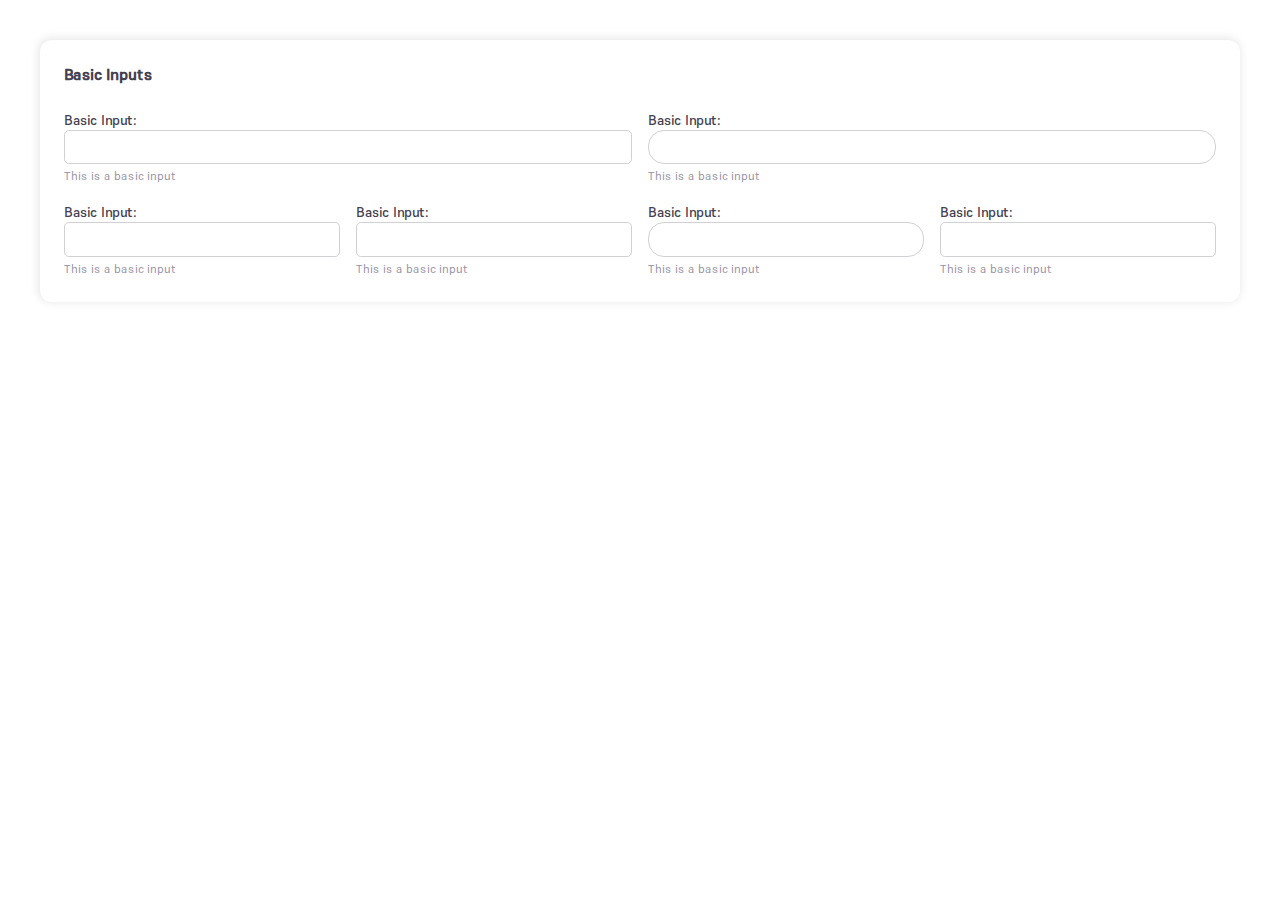
==== commit 004ea40f: "Feature(input): validate responsive control" ====
--- a/index.html
+++ b/index.html
@@ -12,42 +12,42 @@
         <h4 class="card-header">Basic Inputs</h4>
         <div class="card-body">
           <div class="row">
-            <div class="col-lg-4 col-md-6">
+            <div class="col-lg-6">
               <div class="form-group">
                 <label for="text1">Basic Input:</label>
                 <input id="text1" type="text" class="form-control" />
                 <span class="help">This is a basic input</span>
               </div>
             </div>
-            <div class="col-lg-4 col-md-6">
+            <div class="col-lg-6">
               <div class="form-group">
                 <label for="tex2">Basic Input:</label>
                 <input id="text2" type="text" class="form-control rounded" />
                 <span class="help">This is a basic input</span>
               </div>
             </div>
-            <div class="col-lg-4 col-md-12">
+            <div class="col-lg-3">
               <div class="form-group">
                 <label for="tex3">Basic Input:</label>
                 <input id="text3" type="text" class="form-control" />
                 <span class="help">This is a basic input</span>
               </div>
             </div>
-            <div class="col-lg-4 col-md-4">
+            <div class="col-lg-3">
               <div class="form-group">
                 <label for="tex4">Basic Input:</label>
                 <input id="text4" type="text" class="form-control" />
                 <span class="help">This is a basic input</span>
               </div>
             </div>
-            <div class="col-lg-4 col-md-4">
+            <div class="col-lg-3">
               <div class="form-group">
                 <label for="tex5">Basic Input:</label>
                 <input id="text5" type="text" class="form-control rounded" />
                 <span class="help">This is a basic input</span>
               </div>
             </div>
-            <div class="col-lg-4 col-md-4">
+            <div class="col-lg-3">
               <div class="form-group">
                 <label for="text6">Basic Input:</label>
                 <input id="text6" type="text" class="form-control" />
--- a/assets/scss/main.css
+++ b/assets/scss/main.css
@@ -1,5 +1,6 @@
 @charset "UTF-8";
 :root {
+  --nv-grid-gap: 1rem;
   --nv-container-padding: 2.5rem 2.5rem;
   --nv-control-border-width: 1px;
   --nv-control-border-width-hover: 2px;
@@ -1530,15 +1531,10 @@
 .row {
   display: grid;
   grid-template-columns: repeat(12, 1fr);
-  gap: 1rem;
+  gap: var(--nv-grid-gap);
 }
 .row > * {
   max-width: 100%;
-  grid-column: span 12;
-}
-
-.col {
-  flex: 1 0 0%;
   grid-column: span 12;
 }
 
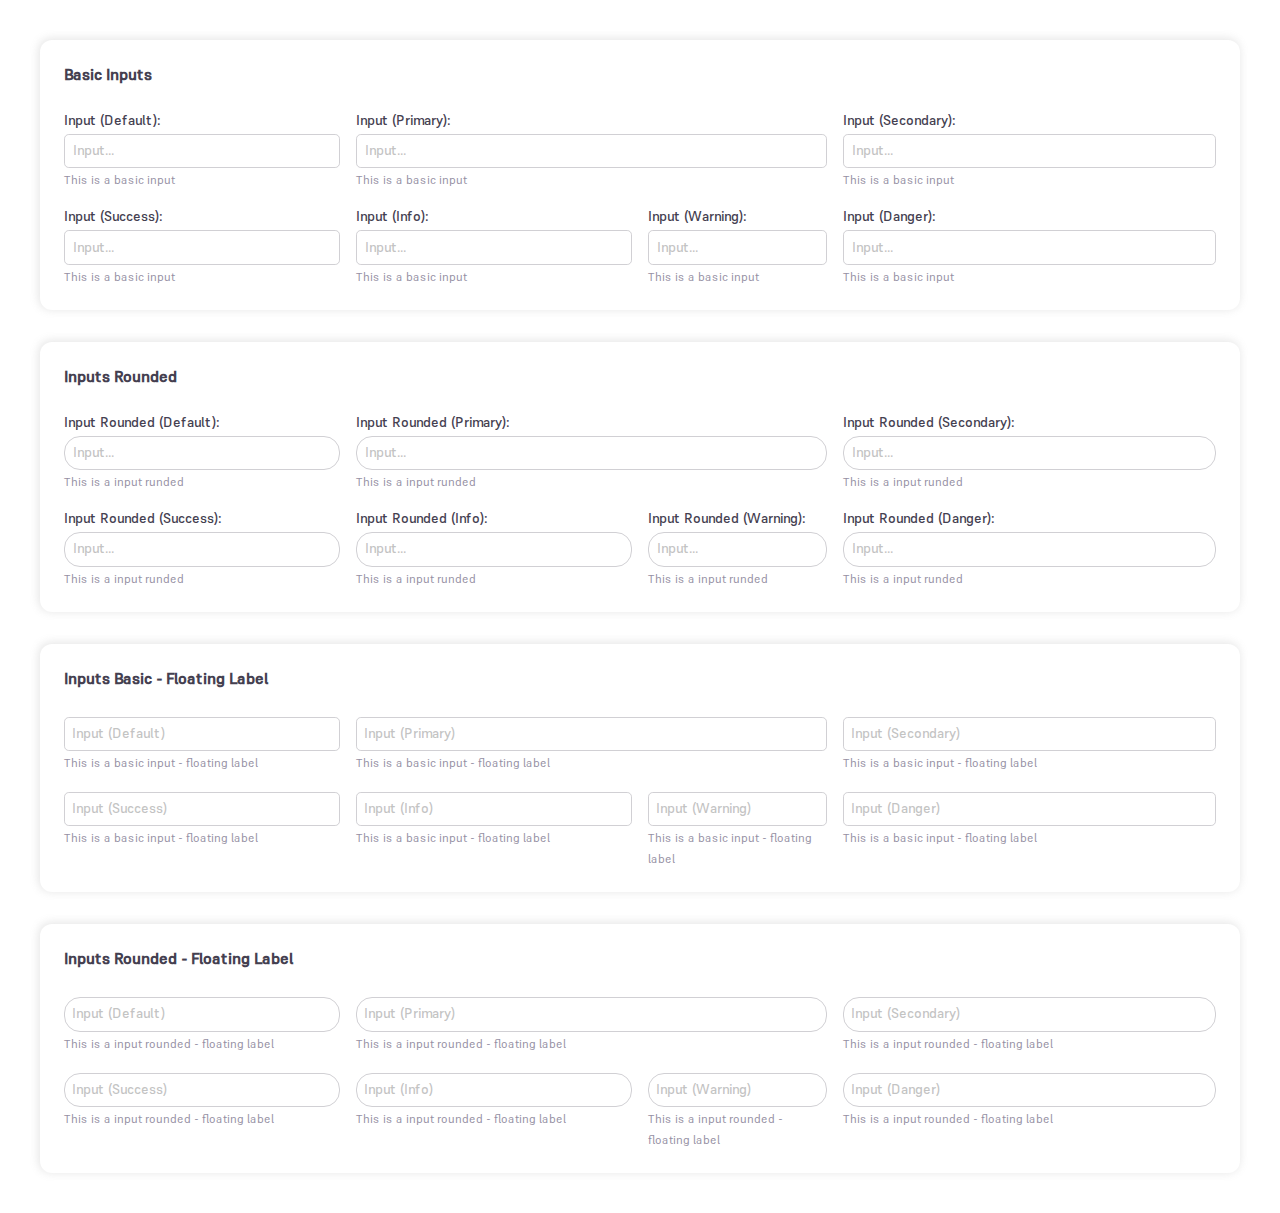
==== commit 864a7060: "Feature(Input): Design Floating label" ====
--- a/index.html
+++ b/index.html
@@ -12,46 +12,256 @@
         <h4 class="card-header">Basic Inputs</h4>
         <div class="card-body">
           <div class="row">
-            <div class="col-lg-6">
-              <div class="form-group">
-                <label for="text1">Basic Input:</label>
-                <input id="text1" type="text" class="form-control" />
-                <span class="help">This is a basic input</span>
-              </div>
-            </div>
-            <div class="col-lg-6">
-              <div class="form-group">
-                <label for="tex2">Basic Input:</label>
-                <input id="text2" type="text" class="form-control rounded" />
-                <span class="help">This is a basic input</span>
-              </div>
-            </div>
-            <div class="col-lg-3">
-              <div class="form-group">
-                <label for="tex3">Basic Input:</label>
-                <input id="text3" type="text" class="form-control" />
-                <span class="help">This is a basic input</span>
-              </div>
-            </div>
-            <div class="col-lg-3">
-              <div class="form-group">
-                <label for="tex4">Basic Input:</label>
-                <input id="text4" type="text" class="form-control" />
-                <span class="help">This is a basic input</span>
-              </div>
-            </div>
-            <div class="col-lg-3">
-              <div class="form-group">
-                <label for="tex5">Basic Input:</label>
-                <input id="text5" type="text" class="form-control rounded" />
-                <span class="help">This is a basic input</span>
-              </div>
-            </div>
-            <div class="col-lg-3">
-              <div class="form-group">
-                <label for="text6">Basic Input:</label>
-                <input id="text6" type="text" class="form-control" />
-                <span class="help">This is a basic input</span>
+            <div class="col-lg-3">
+              <div class="form-group">
+                <label for="input-1">Input (Default):</label>
+                <input id="input-1" type="text" class="form-control" placeholder="Input..." />
+                <span class="help">This is a basic input</span>
+              </div>
+            </div>
+            <div class="col-lg-5">
+              <div class="form-group">
+                <label for="input-2">Input (Primary):</label>
+                <input id="input-2" type="text" class="form-control primary" placeholder="Input..." />
+                <span class="help">This is a basic input</span>
+              </div>
+            </div>
+            <div class="col-lg-4">
+              <div class="form-group">
+                <label for="input-3">Input (Secondary):</label>
+                <input id="input-3" type="text" class="form-control secondary" placeholder="Input..." />
+                <span class="help">This is a basic input</span>
+              </div>
+            </div>
+            <div class="col-lg-3">
+              <div class="form-group">
+                <label for="input-4">Input (Success):</label>
+                <input id="input-4" type="text" class="form-control success" placeholder="Input..." />
+                <span class="help">This is a basic input</span>
+              </div>
+            </div>
+            <div class="col-lg-3">
+              <div class="form-group">
+                <label for="input-5">Input (Info):</label>
+                <input id="input-5" type="text" class="form-control info" placeholder="Input..." />
+                <span class="help">This is a basic input</span>
+              </div>
+            </div>
+            <div class="col-lg-2">
+              <div class="form-group">
+                <label for="input-6">Input (Warning):</label>
+                <input id="input-6" type="text" class="form-control warning" placeholder="Input..." />
+                <span class="help">This is a basic input</span>
+              </div>
+            </div>
+            <div class="col-lg-4">
+              <div class="form-group">
+                <label for="input-7">Input (Danger):</label>
+                <input id="input-7" type="text" class="form-control danger" placeholder="Input..." />
+                <span class="help">This is a basic input</span>
+              </div>
+            </div>
+          </div>
+        </div>
+      </div>
+      <div class="card mt-4">
+        <h4 class="card-header">Inputs Rounded</h4>
+        <div class="card-body">
+          <div class="row">
+            <div class="col-lg-3">
+              <div class="form-group">
+                <label for="input-rounded-1">Input Rounded (Default):</label>
+                <input id="input-rounded-1" type="text" class="form-control rounded" placeholder="Input..." />
+                <span class="help">This is a input runded</span>
+              </div>
+            </div>
+            <div class="col-lg-5">
+              <div class="form-group">
+                <label for="input-rounded-2">Input Rounded (Primary):</label>
+                <input id="input-rounded-2" type="text" class="form-control primary rounded" placeholder="Input..." />
+                <span class="help">This is a input runded</span>
+              </div>
+            </div>
+            <div class="col-lg-4">
+              <div class="form-group">
+                <label for="input-rounded-3">Input Rounded (Secondary):</label>
+                <input id="input-rounded-3" type="text" class="form-control secondary rounded" placeholder="Input..." />
+                <span class="help">This is a input runded</span>
+              </div>
+            </div>
+            <div class="col-lg-3">
+              <div class="form-group">
+                <label for="input-rounded-4">Input Rounded (Success):</label>
+                <input id="input-rounded-4" type="text" class="form-control success rounded" placeholder="Input..." />
+                <span class="help">This is a input runded</span>
+              </div>
+            </div>
+            <div class="col-lg-3">
+              <div class="form-group">
+                <label for="input-rounded-5">Input Rounded (Info):</label>
+                <input id="input-rounded-5" type="text" class="form-control info rounded" placeholder="Input..." />
+                <span class="help">This is a input runded</span>
+              </div>
+            </div>
+            <div class="col-lg-2">
+              <div class="form-group">
+                <label for="input-rounded-6">Input Rounded (Warning):</label>
+                <input id="input-rounded-6" type="text" class="form-control warning rounded" placeholder="Input..." />
+                <span class="help">This is a input runded</span>
+              </div>
+            </div>
+            <div class="col-lg-4">
+              <div class="form-group">
+                <label for="input-rounded-7">Input Rounded (Danger):</label>
+                <input id="input-rounded-7" type="text" class="form-control danger rounded" placeholder="Input..." />
+                <span class="help">This is a input runded</span>
+              </div>
+            </div>
+          </div>
+        </div>
+      </div>
+      <div class="card mt-4">
+        <h4 class="card-header">Inputs Basic - Floating Label</h4>
+        <div class="card-body">
+          <div class="row">
+            <div class="col-lg-3">
+              <div class="form-group floating-label">
+                <label for="input-floating-label-1">Input (Default)</label>
+                <input id="input-floating-label-1" type="text" class="form-control" placeholder="Input..." />
+                <span class="help">This is a basic input - floating label</span>
+              </div>
+            </div>
+            <div class="col-lg-5">
+              <div class="form-group floating-label">
+                <label for="input-floating-label-2">Input (Primary)</label>
+                <input id="input-floating-label-2" type="text" class="form-control primary" placeholder="Input..." />
+                <span class="help">This is a basic input - floating label</span>
+              </div>
+            </div>
+            <div class="col-lg-4">
+              <div class="form-group floating-label">
+                <label for="input-floating-label-3">Input (Secondary)</label>
+                <input id="input-floating-label-3" type="text" class="form-control secondary" placeholder="Input..." />
+                <span class="help">This is a basic input - floating label</span>
+              </div>
+            </div>
+            <div class="col-lg-3">
+              <div class="form-group floating-label">
+                <label for="input-floating-label-4">Input (Success)</label>
+                <input id="input-floating-label-4" type="text" class="form-control success" placeholder="Input..." />
+                <span class="help">This is a basic input - floating label</span>
+              </div>
+            </div>
+            <div class="col-lg-3">
+              <div class="form-group floating-label">
+                <label for="input-floating-label-5">Input (Info)</label>
+                <input id="input-floating-label-5" type="text" class="form-control info" placeholder="Input..." />
+                <span class="help">This is a basic input - floating label</span>
+              </div>
+            </div>
+            <div class="col-lg-2">
+              <div class="form-group floating-label">
+                <label for="input-floating-label-6">Input (Warning)</label>
+                <input id="input-floating-label-6" type="text" class="form-control warning" placeholder="Input..." />
+                <span class="help">This is a basic input - floating label</span>
+              </div>
+            </div>
+            <div class="col-lg-4">
+              <div class="form-group floating-label">
+                <label for="input-floating-label-7">Input (Danger)</label>
+                <input id="input-floating-label-7" type="text" class="form-control danger" placeholder="Input..." />
+                <span class="help">This is a basic input - floating label</span>
+              </div>
+            </div>
+          </div>
+        </div>
+      </div>
+      <div class="card mt-4">
+        <h4 class="card-header">Inputs Rounded - Floating Label</h4>
+        <div class="card-body">
+          <div class="row">
+            <div class="col-lg-3">
+              <div class="form-group floating-label">
+                <label for="input-rounded-floating-label-1">Input (Default)</label>
+                <input
+                  id="input-rounded-floating-label-1"
+                  type="text"
+                  class="form-control rounded"
+                  placeholder="Input..."
+                />
+                <span class="help">This is a input rounded - floating label</span>
+              </div>
+            </div>
+            <div class="col-lg-5">
+              <div class="form-group floating-label">
+                <label for="input-rounded-floating-label-2">Input (Primary)</label>
+                <input
+                  id="input-rounded-floating-label-2"
+                  type="text"
+                  class="form-control primary rounded"
+                  placeholder="Input..."
+                />
+                <span class="help">This is a input rounded - floating label</span>
+              </div>
+            </div>
+            <div class="col-lg-4">
+              <div class="form-group floating-label">
+                <label for="input-rounded-floating-label-3">Input (Secondary)</label>
+                <input
+                  id="input-rounded-floating-label-3"
+                  type="text"
+                  class="form-control secondary rounded"
+                  placeholder="Input..."
+                />
+                <span class="help">This is a input rounded - floating label</span>
+              </div>
+            </div>
+            <div class="col-lg-3">
+              <div class="form-group floating-label">
+                <label for="input-rounded-floating-label-4">Input (Success)</label>
+                <input
+                  id="input-rounded-floating-label-4"
+                  type="text"
+                  class="form-control success rounded"
+                  placeholder="Input..."
+                />
+                <span class="help">This is a input rounded - floating label</span>
+              </div>
+            </div>
+            <div class="col-lg-3">
+              <div class="form-group floating-label">
+                <label for="input-rounded-floating-label-5">Input (Info)</label>
+                <input
+                  id="input-rounded-floating-label-5"
+                  type="text"
+                  class="form-control info rounded"
+                  placeholder="Input..."
+                />
+                <span class="help">This is a input rounded - floating label</span>
+              </div>
+            </div>
+            <div class="col-lg-2">
+              <div class="form-group floating-label">
+                <label for="input-rounded-floating-label-6">Input (Warning)</label>
+                <input
+                  id="input-rounded-floating-label-6"
+                  type="text"
+                  class="form-control warning rounded"
+                  placeholder="Input..."
+                />
+                <span class="help">This is a input rounded - floating label</span>
+              </div>
+            </div>
+            <div class="col-lg-4">
+              <div class="form-group floating-label">
+                <label for="input-floating-label-7">Input (Danger)</label>
+                <input
+                  id="input-rounded-floating-label-7"
+                  type="text"
+                  class="form-control danger rounded"
+                  placeholder="Input..."
+                />
+                <span class="help">This is a input rounded - floating label</span>
               </div>
             </div>
           </div>
--- a/assets/scss/main.css
+++ b/assets/scss/main.css
@@ -46,6 +46,7 @@
   --nv-dark: #4b4b4b;
   --nv-primary-shadow: rgba(115, 103, 240, 0.3);
   --nv-muted: rgba(136, 136, 136, 0.2);
+  --nv-placeholder: rgba(136, 136, 136, 0.5);
   --nv-primary-rgb: 115, 103, 240;
   --nv-secondary-rgb: 128, 131, 144;
   --nv-success-rgb: 40, 199, 111;
@@ -1527,6 +1528,29 @@
   color: var(--nv-control-help-color);
   font-family: "Font-Regular";
 }
+.form-group.floating-label {
+  position: relative;
+}
+.form-group.floating-label > label {
+  position: absolute;
+  top: 1rem;
+  left: var(--nv-control-padding-inline);
+  transform: translateY(-50%);
+  transition: top 0.3s ease-in-out, left 0.3s ease-in-out, color 0.3s ease-in-out;
+  color: var(--nv-placeholder);
+  cursor: text;
+}
+.form-group.floating-label > .form-control::-moz-placeholder {
+  color: transparent;
+}
+.form-group.floating-label > .form-control::placeholder {
+  color: transparent;
+}
+.form-group.floating-label:has(> .form-control:focus) > label {
+  top: -0.75rem;
+  left: 0;
+  color: var(--nv-control-color);
+}
 
 .row {
   display: grid;
@@ -2122,12 +2146,41 @@
   box-sizing: border-box;
   outline: 0;
   display: block;
+  margin-top: 0.25rem;
+}
+.form-control::-moz-placeholder {
+  color: var(--nv-placeholder);
+  font-family: "Font-Medium";
+  font-size: var(--nv-control-font-size);
+}
+.form-control::placeholder {
+  color: var(--nv-placeholder);
+  font-family: "Font-Medium";
+  font-size: var(--nv-control-font-size);
 }
 .form-control:hover, .form-control:focus {
   border-width: var(--nv-control-border-width-hover);
   border-color: var(--nv-primary);
   box-shadow: var(--nv-control-box-shadow);
 }
+.form-control.primary:hover, .form-control.primary:focus {
+  border-color: var(--nv-primary);
+}
+.form-control.success:hover, .form-control.success:focus {
+  border-color: var(--nv-success);
+}
+.form-control.info:hover, .form-control.info:focus {
+  border-color: var(--nv-info);
+}
+.form-control.warning:hover, .form-control.warning:focus {
+  border-color: var(--nv-warning);
+}
+.form-control.danger:hover, .form-control.danger:focus {
+  border-color: var(--nv-danger);
+}
+.form-control.secondary:hover, .form-control.secondary:focus {
+  border-color: var(--nv-secondary);
+}
 .form-control.rounded {
   border-radius: var(--nv-control-border-radius-rounded);
 }/*# sourceMappingURL=main.css.map */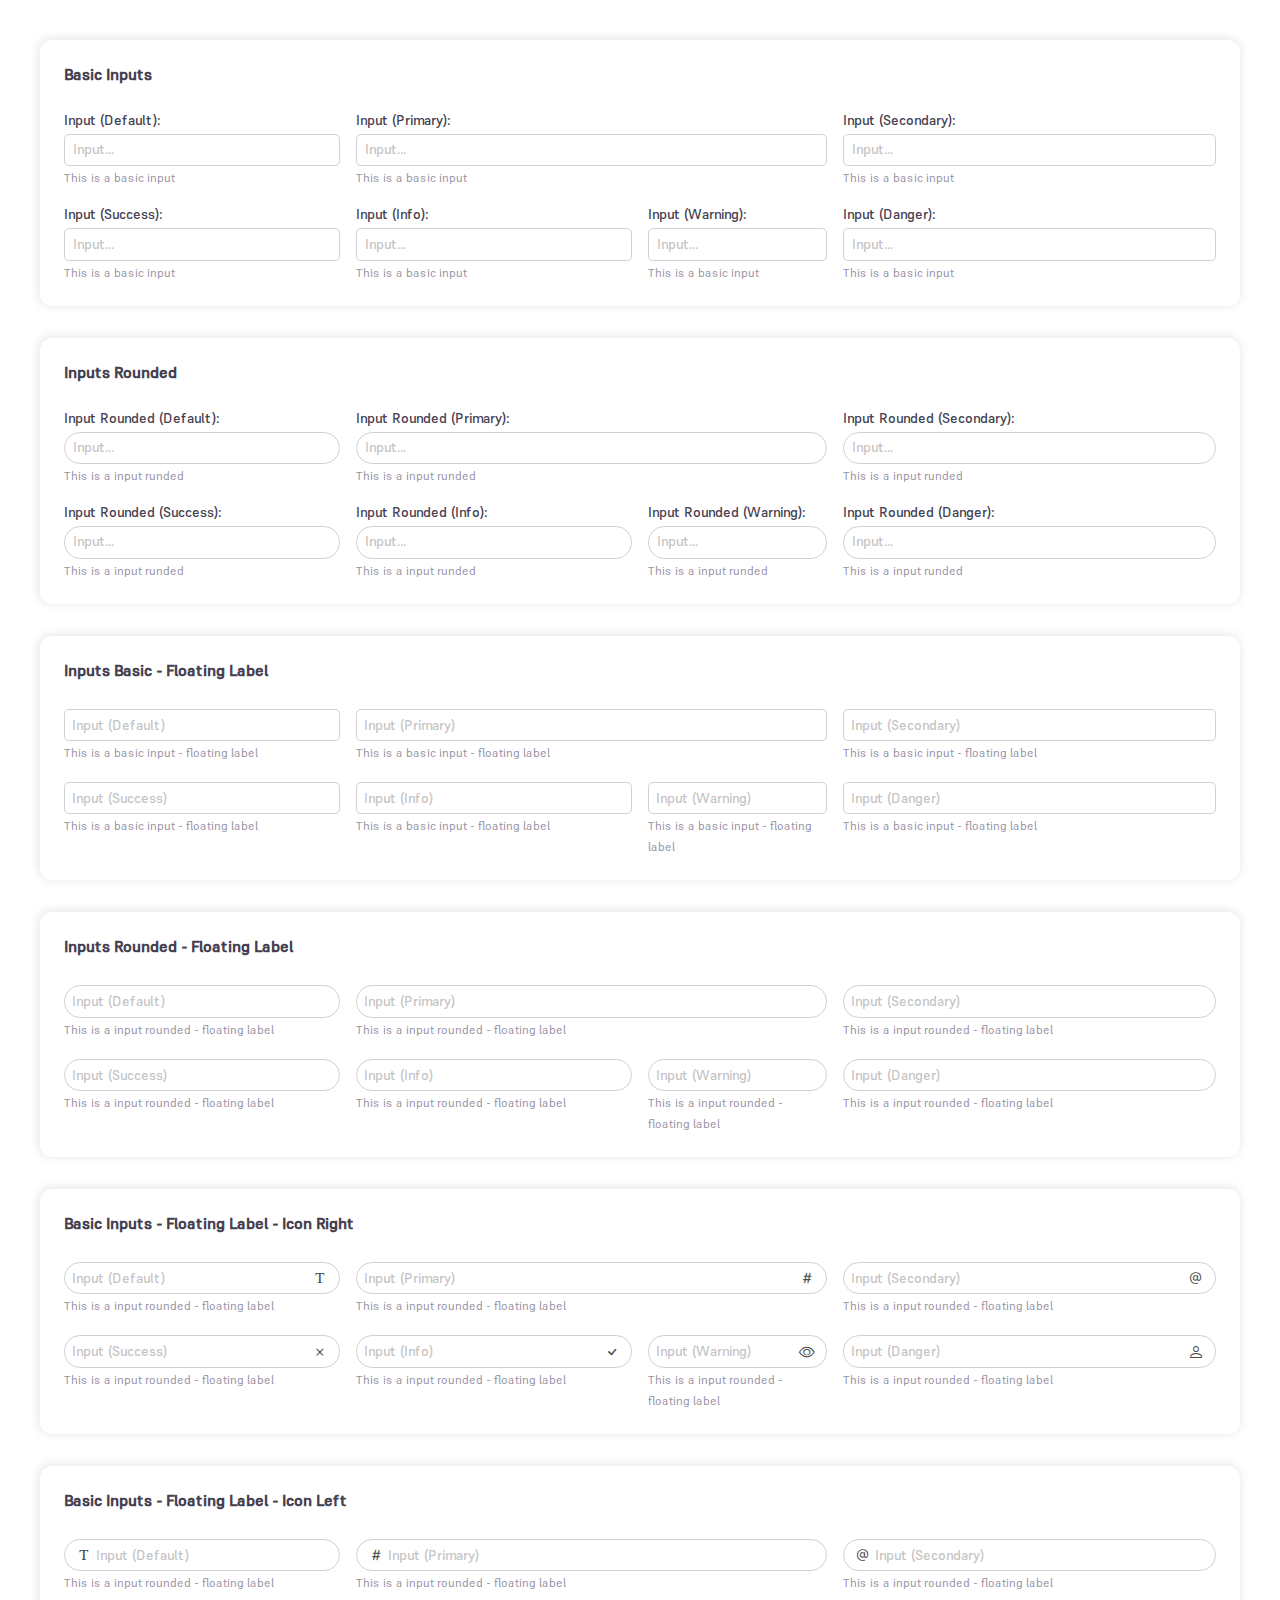
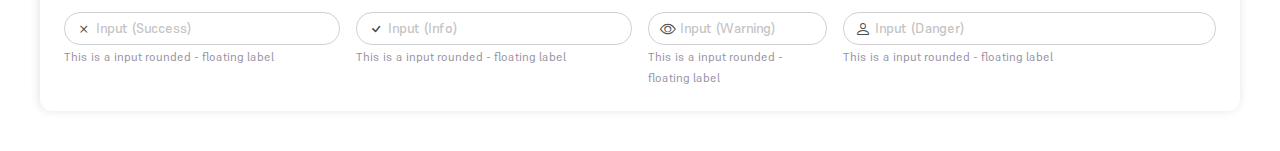
==== commit 552c7053: "Feature(InputIcons): web design Icons (left/right)" ====
--- a/index.html
+++ b/index.html
@@ -267,6 +267,230 @@
           </div>
         </div>
       </div>
+      <div class="card mt-4">
+        <h4 class="card-header">Basic Inputs - Floating Label - Icon Right</h4>
+        <div class="card-body">
+          <div class="row">
+            <div class="col-lg-3">
+              <div class="form-group floating-label">
+                <label for="input-rounded-floating-label-icon-right-1">Input (Default)</label>
+                <input
+                  id="input-rounded-floating-label-icon-right-1"
+                  type="text"
+                  class="form-control rounded"
+                  placeholder="Input..."
+                />
+                <span class="help">This is a input rounded - floating label</span>
+                <span class="icon icon-right">
+                  <em class="bi-fonts"></em>
+                </span>
+              </div>
+            </div>
+            <div class="col-lg-5">
+              <div class="form-group floating-label">
+                <label for="input-rounded-floating-label-icon-right-2">Input (Primary)</label>
+                <input
+                  id="input-rounded-floating-label-icon-right-2"
+                  type="text"
+                  class="form-control primary rounded"
+                  placeholder="Input..."
+                />
+                <span class="help">This is a input rounded - floating label</span>
+                <span class="icon icon-right">
+                  <em class="bi-hash"></em>
+                </span>
+              </div>
+            </div>
+            <div class="col-lg-4">
+              <div class="form-group floating-label">
+                <label for="input-rounded-floating-label-icon-right-3">Input (Secondary)</label>
+                <input
+                  id="input-rounded-floating-label-icon-right-3"
+                  type="text"
+                  class="form-control secondary rounded"
+                  placeholder="Input..."
+                />
+                <span class="help">This is a input rounded - floating label</span>
+                <span class="icon icon-right">
+                  <em class="bi-at"></em>
+                </span>
+              </div>
+            </div>
+            <div class="col-lg-3">
+              <div class="form-group floating-label">
+                <label for="input-rounded-floating-label-icon-right-4">Input (Success)</label>
+                <input
+                  id="input-rounded-floating-label-icon-right-4"
+                  type="text"
+                  class="form-control success rounded"
+                  placeholder="Input..."
+                />
+                <span class="help">This is a input rounded - floating label</span>
+                <span class="icon icon-right">
+                  <em class="bi-x"></em>
+                </span>
+              </div>
+            </div>
+            <div class="col-lg-3">
+              <div class="form-group floating-label">
+                <label for="input-rounded-floating-label-icon-right-5">Input (Info)</label>
+                <input
+                  id="input-rounded-floating-label-icon-right-5"
+                  type="text"
+                  class="form-control info rounded"
+                  placeholder="Input..."
+                />
+                <span class="help">This is a input rounded - floating label</span>
+                <span class="icon icon-right">
+                  <em class="bi-check"></em>
+                </span>
+              </div>
+            </div>
+            <div class="col-lg-2">
+              <div class="form-group floating-label">
+                <label for="input-rounded-floating-label-icon-right-6">Input (Warning)</label>
+                <input
+                  id="input-rounded-floating-label-icon-right-6"
+                  type="text"
+                  class="form-control warning rounded"
+                  placeholder="Input..."
+                />
+                <span class="help">This is a input rounded - floating label</span>
+                <span class="icon icon-right">
+                  <em class="bi-eye"></em>
+                </span>
+              </div>
+            </div>
+            <div class="col-lg-4">
+              <div class="form-group floating-label">
+                <label for="input-rounded-floating-label-icon-right-7">Input (Danger)</label>
+                <input
+                  id="input-rounded-floating-label-icon-right-7"
+                  type="text"
+                  class="form-control danger rounded"
+                  placeholder="Input..."
+                />
+                <span class="help">This is a input rounded - floating label</span>
+                <span class="icon icon-right">
+                  <em class="bi-person"></em>
+                </span>
+              </div>
+            </div>
+          </div>
+        </div>
+      </div>
+      <div class="card mt-4">
+        <h4 class="card-header">Basic Inputs - Floating Label - Icon Left</h4>
+        <div class="card-body">
+          <div class="row">
+            <div class="col-lg-3">
+              <div class="form-group floating-label">
+                <label for="input-rounded-floating-label-icon-left-1">Input (Default)</label>
+                <input
+                  id="input-rounded-floating-label-icon-left-1"
+                  type="text"
+                  class="form-control rounded"
+                  placeholder="Input..."
+                />
+                <span class="help">This is a input rounded - floating label</span>
+                <span class="icon icon-left">
+                  <em class="bi-fonts"></em>
+                </span>
+              </div>
+            </div>
+            <div class="col-lg-5">
+              <div class="form-group floating-label">
+                <label for="input-rounded-floating-label-icon-left-2">Input (Primary)</label>
+                <input
+                  id="input-rounded-floating-label-icon-left-2"
+                  type="text"
+                  class="form-control primary rounded"
+                  placeholder="Input..."
+                />
+                <span class="help">This is a input rounded - floating label</span>
+                <span class="icon icon-left">
+                  <em class="bi-hash"></em>
+                </span>
+              </div>
+            </div>
+            <div class="col-lg-4">
+              <div class="form-group floating-label">
+                <label for="input-rounded-floating-label-icon-left-3">Input (Secondary)</label>
+                <input
+                  id="input-rounded-floating-label-icon-left-3"
+                  type="text"
+                  class="form-control secondary rounded"
+                  placeholder="Input..."
+                />
+                <span class="help">This is a input rounded - floating label</span>
+                <span class="icon icon-left">
+                  <em class="bi-at"></em>
+                </span>
+              </div>
+            </div>
+            <div class="col-lg-3">
+              <div class="form-group floating-label">
+                <label for="input-rounded-floating-label-icon-left-4">Input (Success)</label>
+                <input
+                  id="input-rounded-floating-label-icon-left-4"
+                  type="text"
+                  class="form-control success rounded"
+                  placeholder="Input..."
+                />
+                <span class="help">This is a input rounded - floating label</span>
+                <span class="icon icon-left">
+                  <em class="bi-x"></em>
+                </span>
+              </div>
+            </div>
+            <div class="col-lg-3">
+              <div class="form-group floating-label">
+                <label for="input-rounded-floating-label-icon-left-5">Input (Info)</label>
+                <input
+                  id="input-rounded-floating-label-icon-left-5"
+                  type="text"
+                  class="form-control info rounded"
+                  placeholder="Input..."
+                />
+                <span class="help">This is a input rounded - floating label</span>
+                <span class="icon icon-left">
+                  <em class="bi-check"></em>
+                </span>
+              </div>
+            </div>
+            <div class="col-lg-2">
+              <div class="form-group floating-label">
+                <label for="input-rounded-floating-label-icon-left-6">Input (Warning)</label>
+                <input
+                  id="input-rounded-floating-label-icon-left-6"
+                  type="text"
+                  class="form-control warning rounded"
+                  placeholder="Input..."
+                />
+                <span class="help">This is a input rounded - floating label</span>
+                <span class="icon icon-left">
+                  <em class="bi-eye"></em>
+                </span>
+              </div>
+            </div>
+            <div class="col-lg-4">
+              <div class="form-group floating-label">
+                <label for="input-rounded-floating-label-icon-left-7">Input (Danger)</label>
+                <input
+                  id="input-rounded-floating-label-icon-left-7"
+                  type="text"
+                  class="form-control danger rounded"
+                  placeholder="Input..."
+                />
+                <span class="help">This is a input rounded - floating label</span>
+                <span class="icon icon-left">
+                  <em class="bi-person"></em>
+                </span>
+              </div>
+            </div>
+          </div>
+        </div>
+      </div>
     </div>
   </body>
 </html>
--- a/assets/scss/main.css
+++ b/assets/scss/main.css
@@ -1458,6 +1458,8231 @@
   padding-right: 2rem;
 }
 
+/*!
+ * Bootstrap Icons v1.11.3 (https://icons.getbootstrap.com/)
+ * Copyright 2019-2024 The Bootstrap Authors
+ * Licensed under MIT (https://github.com/twbs/icons/blob/main/LICENSE)
+ */
+@font-face {
+  font-display: block;
+  font-family: "bootstrap-icons";
+  src: url("../fonts/icons/bootstrap-icons.woff2?24e3eb84d0bcaf83d77f904c78ac1f47") format("woff2"), url("../fonts/icons/bootstrap-icons.woff?24e3eb84d0bcaf83d77f904c78ac1f47") format("woff");
+}
+.bi::before,
+[class^=bi-]::before,
+[class*=" bi-"]::before {
+  display: inline-block;
+  font-family: "bootstrap-icons" !important;
+  font-style: normal;
+  font-weight: normal !important;
+  font-variant: normal;
+  text-transform: none;
+  line-height: 1;
+  vertical-align: -0.125em;
+  -webkit-font-smoothing: antialiased;
+  -moz-osx-font-smoothing: grayscale;
+}
+
+.bi-123::before {
+  content: "\f67f";
+}
+
+.bi-alarm-fill::before {
+  content: "\f101";
+}
+
+.bi-alarm::before {
+  content: "\f102";
+}
+
+.bi-align-bottom::before {
+  content: "\f103";
+}
+
+.bi-align-center::before {
+  content: "\f104";
+}
+
+.bi-align-end::before {
+  content: "\f105";
+}
+
+.bi-align-middle::before {
+  content: "\f106";
+}
+
+.bi-align-start::before {
+  content: "\f107";
+}
+
+.bi-align-top::before {
+  content: "\f108";
+}
+
+.bi-alt::before {
+  content: "\f109";
+}
+
+.bi-app-indicator::before {
+  content: "\f10a";
+}
+
+.bi-app::before {
+  content: "\f10b";
+}
+
+.bi-archive-fill::before {
+  content: "\f10c";
+}
+
+.bi-archive::before {
+  content: "\f10d";
+}
+
+.bi-arrow-90deg-down::before {
+  content: "\f10e";
+}
+
+.bi-arrow-90deg-left::before {
+  content: "\f10f";
+}
+
+.bi-arrow-90deg-right::before {
+  content: "\f110";
+}
+
+.bi-arrow-90deg-up::before {
+  content: "\f111";
+}
+
+.bi-arrow-bar-down::before {
+  content: "\f112";
+}
+
+.bi-arrow-bar-left::before {
+  content: "\f113";
+}
+
+.bi-arrow-bar-right::before {
+  content: "\f114";
+}
+
+.bi-arrow-bar-up::before {
+  content: "\f115";
+}
+
+.bi-arrow-clockwise::before {
+  content: "\f116";
+}
+
+.bi-arrow-counterclockwise::before {
+  content: "\f117";
+}
+
+.bi-arrow-down-circle-fill::before {
+  content: "\f118";
+}
+
+.bi-arrow-down-circle::before {
+  content: "\f119";
+}
+
+.bi-arrow-down-left-circle-fill::before {
+  content: "\f11a";
+}
+
+.bi-arrow-down-left-circle::before {
+  content: "\f11b";
+}
+
+.bi-arrow-down-left-square-fill::before {
+  content: "\f11c";
+}
+
+.bi-arrow-down-left-square::before {
+  content: "\f11d";
+}
+
+.bi-arrow-down-left::before {
+  content: "\f11e";
+}
+
+.bi-arrow-down-right-circle-fill::before {
+  content: "\f11f";
+}
+
+.bi-arrow-down-right-circle::before {
+  content: "\f120";
+}
+
+.bi-arrow-down-right-square-fill::before {
+  content: "\f121";
+}
+
+.bi-arrow-down-right-square::before {
+  content: "\f122";
+}
+
+.bi-arrow-down-right::before {
+  content: "\f123";
+}
+
+.bi-arrow-down-short::before {
+  content: "\f124";
+}
+
+.bi-arrow-down-square-fill::before {
+  content: "\f125";
+}
+
+.bi-arrow-down-square::before {
+  content: "\f126";
+}
+
+.bi-arrow-down-up::before {
+  content: "\f127";
+}
+
+.bi-arrow-down::before {
+  content: "\f128";
+}
+
+.bi-arrow-left-circle-fill::before {
+  content: "\f129";
+}
+
+.bi-arrow-left-circle::before {
+  content: "\f12a";
+}
+
+.bi-arrow-left-right::before {
+  content: "\f12b";
+}
+
+.bi-arrow-left-short::before {
+  content: "\f12c";
+}
+
+.bi-arrow-left-square-fill::before {
+  content: "\f12d";
+}
+
+.bi-arrow-left-square::before {
+  content: "\f12e";
+}
+
+.bi-arrow-left::before {
+  content: "\f12f";
+}
+
+.bi-arrow-repeat::before {
+  content: "\f130";
+}
+
+.bi-arrow-return-left::before {
+  content: "\f131";
+}
+
+.bi-arrow-return-right::before {
+  content: "\f132";
+}
+
+.bi-arrow-right-circle-fill::before {
+  content: "\f133";
+}
+
+.bi-arrow-right-circle::before {
+  content: "\f134";
+}
+
+.bi-arrow-right-short::before {
+  content: "\f135";
+}
+
+.bi-arrow-right-square-fill::before {
+  content: "\f136";
+}
+
+.bi-arrow-right-square::before {
+  content: "\f137";
+}
+
+.bi-arrow-right::before {
+  content: "\f138";
+}
+
+.bi-arrow-up-circle-fill::before {
+  content: "\f139";
+}
+
+.bi-arrow-up-circle::before {
+  content: "\f13a";
+}
+
+.bi-arrow-up-left-circle-fill::before {
+  content: "\f13b";
+}
+
+.bi-arrow-up-left-circle::before {
+  content: "\f13c";
+}
+
+.bi-arrow-up-left-square-fill::before {
+  content: "\f13d";
+}
+
+.bi-arrow-up-left-square::before {
+  content: "\f13e";
+}
+
+.bi-arrow-up-left::before {
+  content: "\f13f";
+}
+
+.bi-arrow-up-right-circle-fill::before {
+  content: "\f140";
+}
+
+.bi-arrow-up-right-circle::before {
+  content: "\f141";
+}
+
+.bi-arrow-up-right-square-fill::before {
+  content: "\f142";
+}
+
+.bi-arrow-up-right-square::before {
+  content: "\f143";
+}
+
+.bi-arrow-up-right::before {
+  content: "\f144";
+}
+
+.bi-arrow-up-short::before {
+  content: "\f145";
+}
+
+.bi-arrow-up-square-fill::before {
+  content: "\f146";
+}
+
+.bi-arrow-up-square::before {
+  content: "\f147";
+}
+
+.bi-arrow-up::before {
+  content: "\f148";
+}
+
+.bi-arrows-angle-contract::before {
+  content: "\f149";
+}
+
+.bi-arrows-angle-expand::before {
+  content: "\f14a";
+}
+
+.bi-arrows-collapse::before {
+  content: "\f14b";
+}
+
+.bi-arrows-expand::before {
+  content: "\f14c";
+}
+
+.bi-arrows-fullscreen::before {
+  content: "\f14d";
+}
+
+.bi-arrows-move::before {
+  content: "\f14e";
+}
+
+.bi-aspect-ratio-fill::before {
+  content: "\f14f";
+}
+
+.bi-aspect-ratio::before {
+  content: "\f150";
+}
+
+.bi-asterisk::before {
+  content: "\f151";
+}
+
+.bi-at::before {
+  content: "\f152";
+}
+
+.bi-award-fill::before {
+  content: "\f153";
+}
+
+.bi-award::before {
+  content: "\f154";
+}
+
+.bi-back::before {
+  content: "\f155";
+}
+
+.bi-backspace-fill::before {
+  content: "\f156";
+}
+
+.bi-backspace-reverse-fill::before {
+  content: "\f157";
+}
+
+.bi-backspace-reverse::before {
+  content: "\f158";
+}
+
+.bi-backspace::before {
+  content: "\f159";
+}
+
+.bi-badge-3d-fill::before {
+  content: "\f15a";
+}
+
+.bi-badge-3d::before {
+  content: "\f15b";
+}
+
+.bi-badge-4k-fill::before {
+  content: "\f15c";
+}
+
+.bi-badge-4k::before {
+  content: "\f15d";
+}
+
+.bi-badge-8k-fill::before {
+  content: "\f15e";
+}
+
+.bi-badge-8k::before {
+  content: "\f15f";
+}
+
+.bi-badge-ad-fill::before {
+  content: "\f160";
+}
+
+.bi-badge-ad::before {
+  content: "\f161";
+}
+
+.bi-badge-ar-fill::before {
+  content: "\f162";
+}
+
+.bi-badge-ar::before {
+  content: "\f163";
+}
+
+.bi-badge-cc-fill::before {
+  content: "\f164";
+}
+
+.bi-badge-cc::before {
+  content: "\f165";
+}
+
+.bi-badge-hd-fill::before {
+  content: "\f166";
+}
+
+.bi-badge-hd::before {
+  content: "\f167";
+}
+
+.bi-badge-tm-fill::before {
+  content: "\f168";
+}
+
+.bi-badge-tm::before {
+  content: "\f169";
+}
+
+.bi-badge-vo-fill::before {
+  content: "\f16a";
+}
+
+.bi-badge-vo::before {
+  content: "\f16b";
+}
+
+.bi-badge-vr-fill::before {
+  content: "\f16c";
+}
+
+.bi-badge-vr::before {
+  content: "\f16d";
+}
+
+.bi-badge-wc-fill::before {
+  content: "\f16e";
+}
+
+.bi-badge-wc::before {
+  content: "\f16f";
+}
+
+.bi-bag-check-fill::before {
+  content: "\f170";
+}
+
+.bi-bag-check::before {
+  content: "\f171";
+}
+
+.bi-bag-dash-fill::before {
+  content: "\f172";
+}
+
+.bi-bag-dash::before {
+  content: "\f173";
+}
+
+.bi-bag-fill::before {
+  content: "\f174";
+}
+
+.bi-bag-plus-fill::before {
+  content: "\f175";
+}
+
+.bi-bag-plus::before {
+  content: "\f176";
+}
+
+.bi-bag-x-fill::before {
+  content: "\f177";
+}
+
+.bi-bag-x::before {
+  content: "\f178";
+}
+
+.bi-bag::before {
+  content: "\f179";
+}
+
+.bi-bar-chart-fill::before {
+  content: "\f17a";
+}
+
+.bi-bar-chart-line-fill::before {
+  content: "\f17b";
+}
+
+.bi-bar-chart-line::before {
+  content: "\f17c";
+}
+
+.bi-bar-chart-steps::before {
+  content: "\f17d";
+}
+
+.bi-bar-chart::before {
+  content: "\f17e";
+}
+
+.bi-basket-fill::before {
+  content: "\f17f";
+}
+
+.bi-basket::before {
+  content: "\f180";
+}
+
+.bi-basket2-fill::before {
+  content: "\f181";
+}
+
+.bi-basket2::before {
+  content: "\f182";
+}
+
+.bi-basket3-fill::before {
+  content: "\f183";
+}
+
+.bi-basket3::before {
+  content: "\f184";
+}
+
+.bi-battery-charging::before {
+  content: "\f185";
+}
+
+.bi-battery-full::before {
+  content: "\f186";
+}
+
+.bi-battery-half::before {
+  content: "\f187";
+}
+
+.bi-battery::before {
+  content: "\f188";
+}
+
+.bi-bell-fill::before {
+  content: "\f189";
+}
+
+.bi-bell::before {
+  content: "\f18a";
+}
+
+.bi-bezier::before {
+  content: "\f18b";
+}
+
+.bi-bezier2::before {
+  content: "\f18c";
+}
+
+.bi-bicycle::before {
+  content: "\f18d";
+}
+
+.bi-binoculars-fill::before {
+  content: "\f18e";
+}
+
+.bi-binoculars::before {
+  content: "\f18f";
+}
+
+.bi-blockquote-left::before {
+  content: "\f190";
+}
+
+.bi-blockquote-right::before {
+  content: "\f191";
+}
+
+.bi-book-fill::before {
+  content: "\f192";
+}
+
+.bi-book-half::before {
+  content: "\f193";
+}
+
+.bi-book::before {
+  content: "\f194";
+}
+
+.bi-bookmark-check-fill::before {
+  content: "\f195";
+}
+
+.bi-bookmark-check::before {
+  content: "\f196";
+}
+
+.bi-bookmark-dash-fill::before {
+  content: "\f197";
+}
+
+.bi-bookmark-dash::before {
+  content: "\f198";
+}
+
+.bi-bookmark-fill::before {
+  content: "\f199";
+}
+
+.bi-bookmark-heart-fill::before {
+  content: "\f19a";
+}
+
+.bi-bookmark-heart::before {
+  content: "\f19b";
+}
+
+.bi-bookmark-plus-fill::before {
+  content: "\f19c";
+}
+
+.bi-bookmark-plus::before {
+  content: "\f19d";
+}
+
+.bi-bookmark-star-fill::before {
+  content: "\f19e";
+}
+
+.bi-bookmark-star::before {
+  content: "\f19f";
+}
+
+.bi-bookmark-x-fill::before {
+  content: "\f1a0";
+}
+
+.bi-bookmark-x::before {
+  content: "\f1a1";
+}
+
+.bi-bookmark::before {
+  content: "\f1a2";
+}
+
+.bi-bookmarks-fill::before {
+  content: "\f1a3";
+}
+
+.bi-bookmarks::before {
+  content: "\f1a4";
+}
+
+.bi-bookshelf::before {
+  content: "\f1a5";
+}
+
+.bi-bootstrap-fill::before {
+  content: "\f1a6";
+}
+
+.bi-bootstrap-reboot::before {
+  content: "\f1a7";
+}
+
+.bi-bootstrap::before {
+  content: "\f1a8";
+}
+
+.bi-border-all::before {
+  content: "\f1a9";
+}
+
+.bi-border-bottom::before {
+  content: "\f1aa";
+}
+
+.bi-border-center::before {
+  content: "\f1ab";
+}
+
+.bi-border-inner::before {
+  content: "\f1ac";
+}
+
+.bi-border-left::before {
+  content: "\f1ad";
+}
+
+.bi-border-middle::before {
+  content: "\f1ae";
+}
+
+.bi-border-outer::before {
+  content: "\f1af";
+}
+
+.bi-border-right::before {
+  content: "\f1b0";
+}
+
+.bi-border-style::before {
+  content: "\f1b1";
+}
+
+.bi-border-top::before {
+  content: "\f1b2";
+}
+
+.bi-border-width::before {
+  content: "\f1b3";
+}
+
+.bi-border::before {
+  content: "\f1b4";
+}
+
+.bi-bounding-box-circles::before {
+  content: "\f1b5";
+}
+
+.bi-bounding-box::before {
+  content: "\f1b6";
+}
+
+.bi-box-arrow-down-left::before {
+  content: "\f1b7";
+}
+
+.bi-box-arrow-down-right::before {
+  content: "\f1b8";
+}
+
+.bi-box-arrow-down::before {
+  content: "\f1b9";
+}
+
+.bi-box-arrow-in-down-left::before {
+  content: "\f1ba";
+}
+
+.bi-box-arrow-in-down-right::before {
+  content: "\f1bb";
+}
+
+.bi-box-arrow-in-down::before {
+  content: "\f1bc";
+}
+
+.bi-box-arrow-in-left::before {
+  content: "\f1bd";
+}
+
+.bi-box-arrow-in-right::before {
+  content: "\f1be";
+}
+
+.bi-box-arrow-in-up-left::before {
+  content: "\f1bf";
+}
+
+.bi-box-arrow-in-up-right::before {
+  content: "\f1c0";
+}
+
+.bi-box-arrow-in-up::before {
+  content: "\f1c1";
+}
+
+.bi-box-arrow-left::before {
+  content: "\f1c2";
+}
+
+.bi-box-arrow-right::before {
+  content: "\f1c3";
+}
+
+.bi-box-arrow-up-left::before {
+  content: "\f1c4";
+}
+
+.bi-box-arrow-up-right::before {
+  content: "\f1c5";
+}
+
+.bi-box-arrow-up::before {
+  content: "\f1c6";
+}
+
+.bi-box-seam::before {
+  content: "\f1c7";
+}
+
+.bi-box::before {
+  content: "\f1c8";
+}
+
+.bi-braces::before {
+  content: "\f1c9";
+}
+
+.bi-bricks::before {
+  content: "\f1ca";
+}
+
+.bi-briefcase-fill::before {
+  content: "\f1cb";
+}
+
+.bi-briefcase::before {
+  content: "\f1cc";
+}
+
+.bi-brightness-alt-high-fill::before {
+  content: "\f1cd";
+}
+
+.bi-brightness-alt-high::before {
+  content: "\f1ce";
+}
+
+.bi-brightness-alt-low-fill::before {
+  content: "\f1cf";
+}
+
+.bi-brightness-alt-low::before {
+  content: "\f1d0";
+}
+
+.bi-brightness-high-fill::before {
+  content: "\f1d1";
+}
+
+.bi-brightness-high::before {
+  content: "\f1d2";
+}
+
+.bi-brightness-low-fill::before {
+  content: "\f1d3";
+}
+
+.bi-brightness-low::before {
+  content: "\f1d4";
+}
+
+.bi-broadcast-pin::before {
+  content: "\f1d5";
+}
+
+.bi-broadcast::before {
+  content: "\f1d6";
+}
+
+.bi-brush-fill::before {
+  content: "\f1d7";
+}
+
+.bi-brush::before {
+  content: "\f1d8";
+}
+
+.bi-bucket-fill::before {
+  content: "\f1d9";
+}
+
+.bi-bucket::before {
+  content: "\f1da";
+}
+
+.bi-bug-fill::before {
+  content: "\f1db";
+}
+
+.bi-bug::before {
+  content: "\f1dc";
+}
+
+.bi-building::before {
+  content: "\f1dd";
+}
+
+.bi-bullseye::before {
+  content: "\f1de";
+}
+
+.bi-calculator-fill::before {
+  content: "\f1df";
+}
+
+.bi-calculator::before {
+  content: "\f1e0";
+}
+
+.bi-calendar-check-fill::before {
+  content: "\f1e1";
+}
+
+.bi-calendar-check::before {
+  content: "\f1e2";
+}
+
+.bi-calendar-date-fill::before {
+  content: "\f1e3";
+}
+
+.bi-calendar-date::before {
+  content: "\f1e4";
+}
+
+.bi-calendar-day-fill::before {
+  content: "\f1e5";
+}
+
+.bi-calendar-day::before {
+  content: "\f1e6";
+}
+
+.bi-calendar-event-fill::before {
+  content: "\f1e7";
+}
+
+.bi-calendar-event::before {
+  content: "\f1e8";
+}
+
+.bi-calendar-fill::before {
+  content: "\f1e9";
+}
+
+.bi-calendar-minus-fill::before {
+  content: "\f1ea";
+}
+
+.bi-calendar-minus::before {
+  content: "\f1eb";
+}
+
+.bi-calendar-month-fill::before {
+  content: "\f1ec";
+}
+
+.bi-calendar-month::before {
+  content: "\f1ed";
+}
+
+.bi-calendar-plus-fill::before {
+  content: "\f1ee";
+}
+
+.bi-calendar-plus::before {
+  content: "\f1ef";
+}
+
+.bi-calendar-range-fill::before {
+  content: "\f1f0";
+}
+
+.bi-calendar-range::before {
+  content: "\f1f1";
+}
+
+.bi-calendar-week-fill::before {
+  content: "\f1f2";
+}
+
+.bi-calendar-week::before {
+  content: "\f1f3";
+}
+
+.bi-calendar-x-fill::before {
+  content: "\f1f4";
+}
+
+.bi-calendar-x::before {
+  content: "\f1f5";
+}
+
+.bi-calendar::before {
+  content: "\f1f6";
+}
+
+.bi-calendar2-check-fill::before {
+  content: "\f1f7";
+}
+
+.bi-calendar2-check::before {
+  content: "\f1f8";
+}
+
+.bi-calendar2-date-fill::before {
+  content: "\f1f9";
+}
+
+.bi-calendar2-date::before {
+  content: "\f1fa";
+}
+
+.bi-calendar2-day-fill::before {
+  content: "\f1fb";
+}
+
+.bi-calendar2-day::before {
+  content: "\f1fc";
+}
+
+.bi-calendar2-event-fill::before {
+  content: "\f1fd";
+}
+
+.bi-calendar2-event::before {
+  content: "\f1fe";
+}
+
+.bi-calendar2-fill::before {
+  content: "\f1ff";
+}
+
+.bi-calendar2-minus-fill::before {
+  content: "\f200";
+}
+
+.bi-calendar2-minus::before {
+  content: "\f201";
+}
+
+.bi-calendar2-month-fill::before {
+  content: "\f202";
+}
+
+.bi-calendar2-month::before {
+  content: "\f203";
+}
+
+.bi-calendar2-plus-fill::before {
+  content: "\f204";
+}
+
+.bi-calendar2-plus::before {
+  content: "\f205";
+}
+
+.bi-calendar2-range-fill::before {
+  content: "\f206";
+}
+
+.bi-calendar2-range::before {
+  content: "\f207";
+}
+
+.bi-calendar2-week-fill::before {
+  content: "\f208";
+}
+
+.bi-calendar2-week::before {
+  content: "\f209";
+}
+
+.bi-calendar2-x-fill::before {
+  content: "\f20a";
+}
+
+.bi-calendar2-x::before {
+  content: "\f20b";
+}
+
+.bi-calendar2::before {
+  content: "\f20c";
+}
+
+.bi-calendar3-event-fill::before {
+  content: "\f20d";
+}
+
+.bi-calendar3-event::before {
+  content: "\f20e";
+}
+
+.bi-calendar3-fill::before {
+  content: "\f20f";
+}
+
+.bi-calendar3-range-fill::before {
+  content: "\f210";
+}
+
+.bi-calendar3-range::before {
+  content: "\f211";
+}
+
+.bi-calendar3-week-fill::before {
+  content: "\f212";
+}
+
+.bi-calendar3-week::before {
+  content: "\f213";
+}
+
+.bi-calendar3::before {
+  content: "\f214";
+}
+
+.bi-calendar4-event::before {
+  content: "\f215";
+}
+
+.bi-calendar4-range::before {
+  content: "\f216";
+}
+
+.bi-calendar4-week::before {
+  content: "\f217";
+}
+
+.bi-calendar4::before {
+  content: "\f218";
+}
+
+.bi-camera-fill::before {
+  content: "\f219";
+}
+
+.bi-camera-reels-fill::before {
+  content: "\f21a";
+}
+
+.bi-camera-reels::before {
+  content: "\f21b";
+}
+
+.bi-camera-video-fill::before {
+  content: "\f21c";
+}
+
+.bi-camera-video-off-fill::before {
+  content: "\f21d";
+}
+
+.bi-camera-video-off::before {
+  content: "\f21e";
+}
+
+.bi-camera-video::before {
+  content: "\f21f";
+}
+
+.bi-camera::before {
+  content: "\f220";
+}
+
+.bi-camera2::before {
+  content: "\f221";
+}
+
+.bi-capslock-fill::before {
+  content: "\f222";
+}
+
+.bi-capslock::before {
+  content: "\f223";
+}
+
+.bi-card-checklist::before {
+  content: "\f224";
+}
+
+.bi-card-heading::before {
+  content: "\f225";
+}
+
+.bi-card-image::before {
+  content: "\f226";
+}
+
+.bi-card-list::before {
+  content: "\f227";
+}
+
+.bi-card-text::before {
+  content: "\f228";
+}
+
+.bi-caret-down-fill::before {
+  content: "\f229";
+}
+
+.bi-caret-down-square-fill::before {
+  content: "\f22a";
+}
+
+.bi-caret-down-square::before {
+  content: "\f22b";
+}
+
+.bi-caret-down::before {
+  content: "\f22c";
+}
+
+.bi-caret-left-fill::before {
+  content: "\f22d";
+}
+
+.bi-caret-left-square-fill::before {
+  content: "\f22e";
+}
+
+.bi-caret-left-square::before {
+  content: "\f22f";
+}
+
+.bi-caret-left::before {
+  content: "\f230";
+}
+
+.bi-caret-right-fill::before {
+  content: "\f231";
+}
+
+.bi-caret-right-square-fill::before {
+  content: "\f232";
+}
+
+.bi-caret-right-square::before {
+  content: "\f233";
+}
+
+.bi-caret-right::before {
+  content: "\f234";
+}
+
+.bi-caret-up-fill::before {
+  content: "\f235";
+}
+
+.bi-caret-up-square-fill::before {
+  content: "\f236";
+}
+
+.bi-caret-up-square::before {
+  content: "\f237";
+}
+
+.bi-caret-up::before {
+  content: "\f238";
+}
+
+.bi-cart-check-fill::before {
+  content: "\f239";
+}
+
+.bi-cart-check::before {
+  content: "\f23a";
+}
+
+.bi-cart-dash-fill::before {
+  content: "\f23b";
+}
+
+.bi-cart-dash::before {
+  content: "\f23c";
+}
+
+.bi-cart-fill::before {
+  content: "\f23d";
+}
+
+.bi-cart-plus-fill::before {
+  content: "\f23e";
+}
+
+.bi-cart-plus::before {
+  content: "\f23f";
+}
+
+.bi-cart-x-fill::before {
+  content: "\f240";
+}
+
+.bi-cart-x::before {
+  content: "\f241";
+}
+
+.bi-cart::before {
+  content: "\f242";
+}
+
+.bi-cart2::before {
+  content: "\f243";
+}
+
+.bi-cart3::before {
+  content: "\f244";
+}
+
+.bi-cart4::before {
+  content: "\f245";
+}
+
+.bi-cash-stack::before {
+  content: "\f246";
+}
+
+.bi-cash::before {
+  content: "\f247";
+}
+
+.bi-cast::before {
+  content: "\f248";
+}
+
+.bi-chat-dots-fill::before {
+  content: "\f249";
+}
+
+.bi-chat-dots::before {
+  content: "\f24a";
+}
+
+.bi-chat-fill::before {
+  content: "\f24b";
+}
+
+.bi-chat-left-dots-fill::before {
+  content: "\f24c";
+}
+
+.bi-chat-left-dots::before {
+  content: "\f24d";
+}
+
+.bi-chat-left-fill::before {
+  content: "\f24e";
+}
+
+.bi-chat-left-quote-fill::before {
+  content: "\f24f";
+}
+
+.bi-chat-left-quote::before {
+  content: "\f250";
+}
+
+.bi-chat-left-text-fill::before {
+  content: "\f251";
+}
+
+.bi-chat-left-text::before {
+  content: "\f252";
+}
+
+.bi-chat-left::before {
+  content: "\f253";
+}
+
+.bi-chat-quote-fill::before {
+  content: "\f254";
+}
+
+.bi-chat-quote::before {
+  content: "\f255";
+}
+
+.bi-chat-right-dots-fill::before {
+  content: "\f256";
+}
+
+.bi-chat-right-dots::before {
+  content: "\f257";
+}
+
+.bi-chat-right-fill::before {
+  content: "\f258";
+}
+
+.bi-chat-right-quote-fill::before {
+  content: "\f259";
+}
+
+.bi-chat-right-quote::before {
+  content: "\f25a";
+}
+
+.bi-chat-right-text-fill::before {
+  content: "\f25b";
+}
+
+.bi-chat-right-text::before {
+  content: "\f25c";
+}
+
+.bi-chat-right::before {
+  content: "\f25d";
+}
+
+.bi-chat-square-dots-fill::before {
+  content: "\f25e";
+}
+
+.bi-chat-square-dots::before {
+  content: "\f25f";
+}
+
+.bi-chat-square-fill::before {
+  content: "\f260";
+}
+
+.bi-chat-square-quote-fill::before {
+  content: "\f261";
+}
+
+.bi-chat-square-quote::before {
+  content: "\f262";
+}
+
+.bi-chat-square-text-fill::before {
+  content: "\f263";
+}
+
+.bi-chat-square-text::before {
+  content: "\f264";
+}
+
+.bi-chat-square::before {
+  content: "\f265";
+}
+
+.bi-chat-text-fill::before {
+  content: "\f266";
+}
+
+.bi-chat-text::before {
+  content: "\f267";
+}
+
+.bi-chat::before {
+  content: "\f268";
+}
+
+.bi-check-all::before {
+  content: "\f269";
+}
+
+.bi-check-circle-fill::before {
+  content: "\f26a";
+}
+
+.bi-check-circle::before {
+  content: "\f26b";
+}
+
+.bi-check-square-fill::before {
+  content: "\f26c";
+}
+
+.bi-check-square::before {
+  content: "\f26d";
+}
+
+.bi-check::before {
+  content: "\f26e";
+}
+
+.bi-check2-all::before {
+  content: "\f26f";
+}
+
+.bi-check2-circle::before {
+  content: "\f270";
+}
+
+.bi-check2-square::before {
+  content: "\f271";
+}
+
+.bi-check2::before {
+  content: "\f272";
+}
+
+.bi-chevron-bar-contract::before {
+  content: "\f273";
+}
+
+.bi-chevron-bar-down::before {
+  content: "\f274";
+}
+
+.bi-chevron-bar-expand::before {
+  content: "\f275";
+}
+
+.bi-chevron-bar-left::before {
+  content: "\f276";
+}
+
+.bi-chevron-bar-right::before {
+  content: "\f277";
+}
+
+.bi-chevron-bar-up::before {
+  content: "\f278";
+}
+
+.bi-chevron-compact-down::before {
+  content: "\f279";
+}
+
+.bi-chevron-compact-left::before {
+  content: "\f27a";
+}
+
+.bi-chevron-compact-right::before {
+  content: "\f27b";
+}
+
+.bi-chevron-compact-up::before {
+  content: "\f27c";
+}
+
+.bi-chevron-contract::before {
+  content: "\f27d";
+}
+
+.bi-chevron-double-down::before {
+  content: "\f27e";
+}
+
+.bi-chevron-double-left::before {
+  content: "\f27f";
+}
+
+.bi-chevron-double-right::before {
+  content: "\f280";
+}
+
+.bi-chevron-double-up::before {
+  content: "\f281";
+}
+
+.bi-chevron-down::before {
+  content: "\f282";
+}
+
+.bi-chevron-expand::before {
+  content: "\f283";
+}
+
+.bi-chevron-left::before {
+  content: "\f284";
+}
+
+.bi-chevron-right::before {
+  content: "\f285";
+}
+
+.bi-chevron-up::before {
+  content: "\f286";
+}
+
+.bi-circle-fill::before {
+  content: "\f287";
+}
+
+.bi-circle-half::before {
+  content: "\f288";
+}
+
+.bi-circle-square::before {
+  content: "\f289";
+}
+
+.bi-circle::before {
+  content: "\f28a";
+}
+
+.bi-clipboard-check::before {
+  content: "\f28b";
+}
+
+.bi-clipboard-data::before {
+  content: "\f28c";
+}
+
+.bi-clipboard-minus::before {
+  content: "\f28d";
+}
+
+.bi-clipboard-plus::before {
+  content: "\f28e";
+}
+
+.bi-clipboard-x::before {
+  content: "\f28f";
+}
+
+.bi-clipboard::before {
+  content: "\f290";
+}
+
+.bi-clock-fill::before {
+  content: "\f291";
+}
+
+.bi-clock-history::before {
+  content: "\f292";
+}
+
+.bi-clock::before {
+  content: "\f293";
+}
+
+.bi-cloud-arrow-down-fill::before {
+  content: "\f294";
+}
+
+.bi-cloud-arrow-down::before {
+  content: "\f295";
+}
+
+.bi-cloud-arrow-up-fill::before {
+  content: "\f296";
+}
+
+.bi-cloud-arrow-up::before {
+  content: "\f297";
+}
+
+.bi-cloud-check-fill::before {
+  content: "\f298";
+}
+
+.bi-cloud-check::before {
+  content: "\f299";
+}
+
+.bi-cloud-download-fill::before {
+  content: "\f29a";
+}
+
+.bi-cloud-download::before {
+  content: "\f29b";
+}
+
+.bi-cloud-drizzle-fill::before {
+  content: "\f29c";
+}
+
+.bi-cloud-drizzle::before {
+  content: "\f29d";
+}
+
+.bi-cloud-fill::before {
+  content: "\f29e";
+}
+
+.bi-cloud-fog-fill::before {
+  content: "\f29f";
+}
+
+.bi-cloud-fog::before {
+  content: "\f2a0";
+}
+
+.bi-cloud-fog2-fill::before {
+  content: "\f2a1";
+}
+
+.bi-cloud-fog2::before {
+  content: "\f2a2";
+}
+
+.bi-cloud-hail-fill::before {
+  content: "\f2a3";
+}
+
+.bi-cloud-hail::before {
+  content: "\f2a4";
+}
+
+.bi-cloud-haze-fill::before {
+  content: "\f2a6";
+}
+
+.bi-cloud-haze::before {
+  content: "\f2a7";
+}
+
+.bi-cloud-haze2-fill::before {
+  content: "\f2a8";
+}
+
+.bi-cloud-lightning-fill::before {
+  content: "\f2a9";
+}
+
+.bi-cloud-lightning-rain-fill::before {
+  content: "\f2aa";
+}
+
+.bi-cloud-lightning-rain::before {
+  content: "\f2ab";
+}
+
+.bi-cloud-lightning::before {
+  content: "\f2ac";
+}
+
+.bi-cloud-minus-fill::before {
+  content: "\f2ad";
+}
+
+.bi-cloud-minus::before {
+  content: "\f2ae";
+}
+
+.bi-cloud-moon-fill::before {
+  content: "\f2af";
+}
+
+.bi-cloud-moon::before {
+  content: "\f2b0";
+}
+
+.bi-cloud-plus-fill::before {
+  content: "\f2b1";
+}
+
+.bi-cloud-plus::before {
+  content: "\f2b2";
+}
+
+.bi-cloud-rain-fill::before {
+  content: "\f2b3";
+}
+
+.bi-cloud-rain-heavy-fill::before {
+  content: "\f2b4";
+}
+
+.bi-cloud-rain-heavy::before {
+  content: "\f2b5";
+}
+
+.bi-cloud-rain::before {
+  content: "\f2b6";
+}
+
+.bi-cloud-slash-fill::before {
+  content: "\f2b7";
+}
+
+.bi-cloud-slash::before {
+  content: "\f2b8";
+}
+
+.bi-cloud-sleet-fill::before {
+  content: "\f2b9";
+}
+
+.bi-cloud-sleet::before {
+  content: "\f2ba";
+}
+
+.bi-cloud-snow-fill::before {
+  content: "\f2bb";
+}
+
+.bi-cloud-snow::before {
+  content: "\f2bc";
+}
+
+.bi-cloud-sun-fill::before {
+  content: "\f2bd";
+}
+
+.bi-cloud-sun::before {
+  content: "\f2be";
+}
+
+.bi-cloud-upload-fill::before {
+  content: "\f2bf";
+}
+
+.bi-cloud-upload::before {
+  content: "\f2c0";
+}
+
+.bi-cloud::before {
+  content: "\f2c1";
+}
+
+.bi-clouds-fill::before {
+  content: "\f2c2";
+}
+
+.bi-clouds::before {
+  content: "\f2c3";
+}
+
+.bi-cloudy-fill::before {
+  content: "\f2c4";
+}
+
+.bi-cloudy::before {
+  content: "\f2c5";
+}
+
+.bi-code-slash::before {
+  content: "\f2c6";
+}
+
+.bi-code-square::before {
+  content: "\f2c7";
+}
+
+.bi-code::before {
+  content: "\f2c8";
+}
+
+.bi-collection-fill::before {
+  content: "\f2c9";
+}
+
+.bi-collection-play-fill::before {
+  content: "\f2ca";
+}
+
+.bi-collection-play::before {
+  content: "\f2cb";
+}
+
+.bi-collection::before {
+  content: "\f2cc";
+}
+
+.bi-columns-gap::before {
+  content: "\f2cd";
+}
+
+.bi-columns::before {
+  content: "\f2ce";
+}
+
+.bi-command::before {
+  content: "\f2cf";
+}
+
+.bi-compass-fill::before {
+  content: "\f2d0";
+}
+
+.bi-compass::before {
+  content: "\f2d1";
+}
+
+.bi-cone-striped::before {
+  content: "\f2d2";
+}
+
+.bi-cone::before {
+  content: "\f2d3";
+}
+
+.bi-controller::before {
+  content: "\f2d4";
+}
+
+.bi-cpu-fill::before {
+  content: "\f2d5";
+}
+
+.bi-cpu::before {
+  content: "\f2d6";
+}
+
+.bi-credit-card-2-back-fill::before {
+  content: "\f2d7";
+}
+
+.bi-credit-card-2-back::before {
+  content: "\f2d8";
+}
+
+.bi-credit-card-2-front-fill::before {
+  content: "\f2d9";
+}
+
+.bi-credit-card-2-front::before {
+  content: "\f2da";
+}
+
+.bi-credit-card-fill::before {
+  content: "\f2db";
+}
+
+.bi-credit-card::before {
+  content: "\f2dc";
+}
+
+.bi-crop::before {
+  content: "\f2dd";
+}
+
+.bi-cup-fill::before {
+  content: "\f2de";
+}
+
+.bi-cup-straw::before {
+  content: "\f2df";
+}
+
+.bi-cup::before {
+  content: "\f2e0";
+}
+
+.bi-cursor-fill::before {
+  content: "\f2e1";
+}
+
+.bi-cursor-text::before {
+  content: "\f2e2";
+}
+
+.bi-cursor::before {
+  content: "\f2e3";
+}
+
+.bi-dash-circle-dotted::before {
+  content: "\f2e4";
+}
+
+.bi-dash-circle-fill::before {
+  content: "\f2e5";
+}
+
+.bi-dash-circle::before {
+  content: "\f2e6";
+}
+
+.bi-dash-square-dotted::before {
+  content: "\f2e7";
+}
+
+.bi-dash-square-fill::before {
+  content: "\f2e8";
+}
+
+.bi-dash-square::before {
+  content: "\f2e9";
+}
+
+.bi-dash::before {
+  content: "\f2ea";
+}
+
+.bi-diagram-2-fill::before {
+  content: "\f2eb";
+}
+
+.bi-diagram-2::before {
+  content: "\f2ec";
+}
+
+.bi-diagram-3-fill::before {
+  content: "\f2ed";
+}
+
+.bi-diagram-3::before {
+  content: "\f2ee";
+}
+
+.bi-diamond-fill::before {
+  content: "\f2ef";
+}
+
+.bi-diamond-half::before {
+  content: "\f2f0";
+}
+
+.bi-diamond::before {
+  content: "\f2f1";
+}
+
+.bi-dice-1-fill::before {
+  content: "\f2f2";
+}
+
+.bi-dice-1::before {
+  content: "\f2f3";
+}
+
+.bi-dice-2-fill::before {
+  content: "\f2f4";
+}
+
+.bi-dice-2::before {
+  content: "\f2f5";
+}
+
+.bi-dice-3-fill::before {
+  content: "\f2f6";
+}
+
+.bi-dice-3::before {
+  content: "\f2f7";
+}
+
+.bi-dice-4-fill::before {
+  content: "\f2f8";
+}
+
+.bi-dice-4::before {
+  content: "\f2f9";
+}
+
+.bi-dice-5-fill::before {
+  content: "\f2fa";
+}
+
+.bi-dice-5::before {
+  content: "\f2fb";
+}
+
+.bi-dice-6-fill::before {
+  content: "\f2fc";
+}
+
+.bi-dice-6::before {
+  content: "\f2fd";
+}
+
+.bi-disc-fill::before {
+  content: "\f2fe";
+}
+
+.bi-disc::before {
+  content: "\f2ff";
+}
+
+.bi-discord::before {
+  content: "\f300";
+}
+
+.bi-display-fill::before {
+  content: "\f301";
+}
+
+.bi-display::before {
+  content: "\f302";
+}
+
+.bi-distribute-horizontal::before {
+  content: "\f303";
+}
+
+.bi-distribute-vertical::before {
+  content: "\f304";
+}
+
+.bi-door-closed-fill::before {
+  content: "\f305";
+}
+
+.bi-door-closed::before {
+  content: "\f306";
+}
+
+.bi-door-open-fill::before {
+  content: "\f307";
+}
+
+.bi-door-open::before {
+  content: "\f308";
+}
+
+.bi-dot::before {
+  content: "\f309";
+}
+
+.bi-download::before {
+  content: "\f30a";
+}
+
+.bi-droplet-fill::before {
+  content: "\f30b";
+}
+
+.bi-droplet-half::before {
+  content: "\f30c";
+}
+
+.bi-droplet::before {
+  content: "\f30d";
+}
+
+.bi-earbuds::before {
+  content: "\f30e";
+}
+
+.bi-easel-fill::before {
+  content: "\f30f";
+}
+
+.bi-easel::before {
+  content: "\f310";
+}
+
+.bi-egg-fill::before {
+  content: "\f311";
+}
+
+.bi-egg-fried::before {
+  content: "\f312";
+}
+
+.bi-egg::before {
+  content: "\f313";
+}
+
+.bi-eject-fill::before {
+  content: "\f314";
+}
+
+.bi-eject::before {
+  content: "\f315";
+}
+
+.bi-emoji-angry-fill::before {
+  content: "\f316";
+}
+
+.bi-emoji-angry::before {
+  content: "\f317";
+}
+
+.bi-emoji-dizzy-fill::before {
+  content: "\f318";
+}
+
+.bi-emoji-dizzy::before {
+  content: "\f319";
+}
+
+.bi-emoji-expressionless-fill::before {
+  content: "\f31a";
+}
+
+.bi-emoji-expressionless::before {
+  content: "\f31b";
+}
+
+.bi-emoji-frown-fill::before {
+  content: "\f31c";
+}
+
+.bi-emoji-frown::before {
+  content: "\f31d";
+}
+
+.bi-emoji-heart-eyes-fill::before {
+  content: "\f31e";
+}
+
+.bi-emoji-heart-eyes::before {
+  content: "\f31f";
+}
+
+.bi-emoji-laughing-fill::before {
+  content: "\f320";
+}
+
+.bi-emoji-laughing::before {
+  content: "\f321";
+}
+
+.bi-emoji-neutral-fill::before {
+  content: "\f322";
+}
+
+.bi-emoji-neutral::before {
+  content: "\f323";
+}
+
+.bi-emoji-smile-fill::before {
+  content: "\f324";
+}
+
+.bi-emoji-smile-upside-down-fill::before {
+  content: "\f325";
+}
+
+.bi-emoji-smile-upside-down::before {
+  content: "\f326";
+}
+
+.bi-emoji-smile::before {
+  content: "\f327";
+}
+
+.bi-emoji-sunglasses-fill::before {
+  content: "\f328";
+}
+
+.bi-emoji-sunglasses::before {
+  content: "\f329";
+}
+
+.bi-emoji-wink-fill::before {
+  content: "\f32a";
+}
+
+.bi-emoji-wink::before {
+  content: "\f32b";
+}
+
+.bi-envelope-fill::before {
+  content: "\f32c";
+}
+
+.bi-envelope-open-fill::before {
+  content: "\f32d";
+}
+
+.bi-envelope-open::before {
+  content: "\f32e";
+}
+
+.bi-envelope::before {
+  content: "\f32f";
+}
+
+.bi-eraser-fill::before {
+  content: "\f330";
+}
+
+.bi-eraser::before {
+  content: "\f331";
+}
+
+.bi-exclamation-circle-fill::before {
+  content: "\f332";
+}
+
+.bi-exclamation-circle::before {
+  content: "\f333";
+}
+
+.bi-exclamation-diamond-fill::before {
+  content: "\f334";
+}
+
+.bi-exclamation-diamond::before {
+  content: "\f335";
+}
+
+.bi-exclamation-octagon-fill::before {
+  content: "\f336";
+}
+
+.bi-exclamation-octagon::before {
+  content: "\f337";
+}
+
+.bi-exclamation-square-fill::before {
+  content: "\f338";
+}
+
+.bi-exclamation-square::before {
+  content: "\f339";
+}
+
+.bi-exclamation-triangle-fill::before {
+  content: "\f33a";
+}
+
+.bi-exclamation-triangle::before {
+  content: "\f33b";
+}
+
+.bi-exclamation::before {
+  content: "\f33c";
+}
+
+.bi-exclude::before {
+  content: "\f33d";
+}
+
+.bi-eye-fill::before {
+  content: "\f33e";
+}
+
+.bi-eye-slash-fill::before {
+  content: "\f33f";
+}
+
+.bi-eye-slash::before {
+  content: "\f340";
+}
+
+.bi-eye::before {
+  content: "\f341";
+}
+
+.bi-eyedropper::before {
+  content: "\f342";
+}
+
+.bi-eyeglasses::before {
+  content: "\f343";
+}
+
+.bi-facebook::before {
+  content: "\f344";
+}
+
+.bi-file-arrow-down-fill::before {
+  content: "\f345";
+}
+
+.bi-file-arrow-down::before {
+  content: "\f346";
+}
+
+.bi-file-arrow-up-fill::before {
+  content: "\f347";
+}
+
+.bi-file-arrow-up::before {
+  content: "\f348";
+}
+
+.bi-file-bar-graph-fill::before {
+  content: "\f349";
+}
+
+.bi-file-bar-graph::before {
+  content: "\f34a";
+}
+
+.bi-file-binary-fill::before {
+  content: "\f34b";
+}
+
+.bi-file-binary::before {
+  content: "\f34c";
+}
+
+.bi-file-break-fill::before {
+  content: "\f34d";
+}
+
+.bi-file-break::before {
+  content: "\f34e";
+}
+
+.bi-file-check-fill::before {
+  content: "\f34f";
+}
+
+.bi-file-check::before {
+  content: "\f350";
+}
+
+.bi-file-code-fill::before {
+  content: "\f351";
+}
+
+.bi-file-code::before {
+  content: "\f352";
+}
+
+.bi-file-diff-fill::before {
+  content: "\f353";
+}
+
+.bi-file-diff::before {
+  content: "\f354";
+}
+
+.bi-file-earmark-arrow-down-fill::before {
+  content: "\f355";
+}
+
+.bi-file-earmark-arrow-down::before {
+  content: "\f356";
+}
+
+.bi-file-earmark-arrow-up-fill::before {
+  content: "\f357";
+}
+
+.bi-file-earmark-arrow-up::before {
+  content: "\f358";
+}
+
+.bi-file-earmark-bar-graph-fill::before {
+  content: "\f359";
+}
+
+.bi-file-earmark-bar-graph::before {
+  content: "\f35a";
+}
+
+.bi-file-earmark-binary-fill::before {
+  content: "\f35b";
+}
+
+.bi-file-earmark-binary::before {
+  content: "\f35c";
+}
+
+.bi-file-earmark-break-fill::before {
+  content: "\f35d";
+}
+
+.bi-file-earmark-break::before {
+  content: "\f35e";
+}
+
+.bi-file-earmark-check-fill::before {
+  content: "\f35f";
+}
+
+.bi-file-earmark-check::before {
+  content: "\f360";
+}
+
+.bi-file-earmark-code-fill::before {
+  content: "\f361";
+}
+
+.bi-file-earmark-code::before {
+  content: "\f362";
+}
+
+.bi-file-earmark-diff-fill::before {
+  content: "\f363";
+}
+
+.bi-file-earmark-diff::before {
+  content: "\f364";
+}
+
+.bi-file-earmark-easel-fill::before {
+  content: "\f365";
+}
+
+.bi-file-earmark-easel::before {
+  content: "\f366";
+}
+
+.bi-file-earmark-excel-fill::before {
+  content: "\f367";
+}
+
+.bi-file-earmark-excel::before {
+  content: "\f368";
+}
+
+.bi-file-earmark-fill::before {
+  content: "\f369";
+}
+
+.bi-file-earmark-font-fill::before {
+  content: "\f36a";
+}
+
+.bi-file-earmark-font::before {
+  content: "\f36b";
+}
+
+.bi-file-earmark-image-fill::before {
+  content: "\f36c";
+}
+
+.bi-file-earmark-image::before {
+  content: "\f36d";
+}
+
+.bi-file-earmark-lock-fill::before {
+  content: "\f36e";
+}
+
+.bi-file-earmark-lock::before {
+  content: "\f36f";
+}
+
+.bi-file-earmark-lock2-fill::before {
+  content: "\f370";
+}
+
+.bi-file-earmark-lock2::before {
+  content: "\f371";
+}
+
+.bi-file-earmark-medical-fill::before {
+  content: "\f372";
+}
+
+.bi-file-earmark-medical::before {
+  content: "\f373";
+}
+
+.bi-file-earmark-minus-fill::before {
+  content: "\f374";
+}
+
+.bi-file-earmark-minus::before {
+  content: "\f375";
+}
+
+.bi-file-earmark-music-fill::before {
+  content: "\f376";
+}
+
+.bi-file-earmark-music::before {
+  content: "\f377";
+}
+
+.bi-file-earmark-person-fill::before {
+  content: "\f378";
+}
+
+.bi-file-earmark-person::before {
+  content: "\f379";
+}
+
+.bi-file-earmark-play-fill::before {
+  content: "\f37a";
+}
+
+.bi-file-earmark-play::before {
+  content: "\f37b";
+}
+
+.bi-file-earmark-plus-fill::before {
+  content: "\f37c";
+}
+
+.bi-file-earmark-plus::before {
+  content: "\f37d";
+}
+
+.bi-file-earmark-post-fill::before {
+  content: "\f37e";
+}
+
+.bi-file-earmark-post::before {
+  content: "\f37f";
+}
+
+.bi-file-earmark-ppt-fill::before {
+  content: "\f380";
+}
+
+.bi-file-earmark-ppt::before {
+  content: "\f381";
+}
+
+.bi-file-earmark-richtext-fill::before {
+  content: "\f382";
+}
+
+.bi-file-earmark-richtext::before {
+  content: "\f383";
+}
+
+.bi-file-earmark-ruled-fill::before {
+  content: "\f384";
+}
+
+.bi-file-earmark-ruled::before {
+  content: "\f385";
+}
+
+.bi-file-earmark-slides-fill::before {
+  content: "\f386";
+}
+
+.bi-file-earmark-slides::before {
+  content: "\f387";
+}
+
+.bi-file-earmark-spreadsheet-fill::before {
+  content: "\f388";
+}
+
+.bi-file-earmark-spreadsheet::before {
+  content: "\f389";
+}
+
+.bi-file-earmark-text-fill::before {
+  content: "\f38a";
+}
+
+.bi-file-earmark-text::before {
+  content: "\f38b";
+}
+
+.bi-file-earmark-word-fill::before {
+  content: "\f38c";
+}
+
+.bi-file-earmark-word::before {
+  content: "\f38d";
+}
+
+.bi-file-earmark-x-fill::before {
+  content: "\f38e";
+}
+
+.bi-file-earmark-x::before {
+  content: "\f38f";
+}
+
+.bi-file-earmark-zip-fill::before {
+  content: "\f390";
+}
+
+.bi-file-earmark-zip::before {
+  content: "\f391";
+}
+
+.bi-file-earmark::before {
+  content: "\f392";
+}
+
+.bi-file-easel-fill::before {
+  content: "\f393";
+}
+
+.bi-file-easel::before {
+  content: "\f394";
+}
+
+.bi-file-excel-fill::before {
+  content: "\f395";
+}
+
+.bi-file-excel::before {
+  content: "\f396";
+}
+
+.bi-file-fill::before {
+  content: "\f397";
+}
+
+.bi-file-font-fill::before {
+  content: "\f398";
+}
+
+.bi-file-font::before {
+  content: "\f399";
+}
+
+.bi-file-image-fill::before {
+  content: "\f39a";
+}
+
+.bi-file-image::before {
+  content: "\f39b";
+}
+
+.bi-file-lock-fill::before {
+  content: "\f39c";
+}
+
+.bi-file-lock::before {
+  content: "\f39d";
+}
+
+.bi-file-lock2-fill::before {
+  content: "\f39e";
+}
+
+.bi-file-lock2::before {
+  content: "\f39f";
+}
+
+.bi-file-medical-fill::before {
+  content: "\f3a0";
+}
+
+.bi-file-medical::before {
+  content: "\f3a1";
+}
+
+.bi-file-minus-fill::before {
+  content: "\f3a2";
+}
+
+.bi-file-minus::before {
+  content: "\f3a3";
+}
+
+.bi-file-music-fill::before {
+  content: "\f3a4";
+}
+
+.bi-file-music::before {
+  content: "\f3a5";
+}
+
+.bi-file-person-fill::before {
+  content: "\f3a6";
+}
+
+.bi-file-person::before {
+  content: "\f3a7";
+}
+
+.bi-file-play-fill::before {
+  content: "\f3a8";
+}
+
+.bi-file-play::before {
+  content: "\f3a9";
+}
+
+.bi-file-plus-fill::before {
+  content: "\f3aa";
+}
+
+.bi-file-plus::before {
+  content: "\f3ab";
+}
+
+.bi-file-post-fill::before {
+  content: "\f3ac";
+}
+
+.bi-file-post::before {
+  content: "\f3ad";
+}
+
+.bi-file-ppt-fill::before {
+  content: "\f3ae";
+}
+
+.bi-file-ppt::before {
+  content: "\f3af";
+}
+
+.bi-file-richtext-fill::before {
+  content: "\f3b0";
+}
+
+.bi-file-richtext::before {
+  content: "\f3b1";
+}
+
+.bi-file-ruled-fill::before {
+  content: "\f3b2";
+}
+
+.bi-file-ruled::before {
+  content: "\f3b3";
+}
+
+.bi-file-slides-fill::before {
+  content: "\f3b4";
+}
+
+.bi-file-slides::before {
+  content: "\f3b5";
+}
+
+.bi-file-spreadsheet-fill::before {
+  content: "\f3b6";
+}
+
+.bi-file-spreadsheet::before {
+  content: "\f3b7";
+}
+
+.bi-file-text-fill::before {
+  content: "\f3b8";
+}
+
+.bi-file-text::before {
+  content: "\f3b9";
+}
+
+.bi-file-word-fill::before {
+  content: "\f3ba";
+}
+
+.bi-file-word::before {
+  content: "\f3bb";
+}
+
+.bi-file-x-fill::before {
+  content: "\f3bc";
+}
+
+.bi-file-x::before {
+  content: "\f3bd";
+}
+
+.bi-file-zip-fill::before {
+  content: "\f3be";
+}
+
+.bi-file-zip::before {
+  content: "\f3bf";
+}
+
+.bi-file::before {
+  content: "\f3c0";
+}
+
+.bi-files-alt::before {
+  content: "\f3c1";
+}
+
+.bi-files::before {
+  content: "\f3c2";
+}
+
+.bi-film::before {
+  content: "\f3c3";
+}
+
+.bi-filter-circle-fill::before {
+  content: "\f3c4";
+}
+
+.bi-filter-circle::before {
+  content: "\f3c5";
+}
+
+.bi-filter-left::before {
+  content: "\f3c6";
+}
+
+.bi-filter-right::before {
+  content: "\f3c7";
+}
+
+.bi-filter-square-fill::before {
+  content: "\f3c8";
+}
+
+.bi-filter-square::before {
+  content: "\f3c9";
+}
+
+.bi-filter::before {
+  content: "\f3ca";
+}
+
+.bi-flag-fill::before {
+  content: "\f3cb";
+}
+
+.bi-flag::before {
+  content: "\f3cc";
+}
+
+.bi-flower1::before {
+  content: "\f3cd";
+}
+
+.bi-flower2::before {
+  content: "\f3ce";
+}
+
+.bi-flower3::before {
+  content: "\f3cf";
+}
+
+.bi-folder-check::before {
+  content: "\f3d0";
+}
+
+.bi-folder-fill::before {
+  content: "\f3d1";
+}
+
+.bi-folder-minus::before {
+  content: "\f3d2";
+}
+
+.bi-folder-plus::before {
+  content: "\f3d3";
+}
+
+.bi-folder-symlink-fill::before {
+  content: "\f3d4";
+}
+
+.bi-folder-symlink::before {
+  content: "\f3d5";
+}
+
+.bi-folder-x::before {
+  content: "\f3d6";
+}
+
+.bi-folder::before {
+  content: "\f3d7";
+}
+
+.bi-folder2-open::before {
+  content: "\f3d8";
+}
+
+.bi-folder2::before {
+  content: "\f3d9";
+}
+
+.bi-fonts::before {
+  content: "\f3da";
+}
+
+.bi-forward-fill::before {
+  content: "\f3db";
+}
+
+.bi-forward::before {
+  content: "\f3dc";
+}
+
+.bi-front::before {
+  content: "\f3dd";
+}
+
+.bi-fullscreen-exit::before {
+  content: "\f3de";
+}
+
+.bi-fullscreen::before {
+  content: "\f3df";
+}
+
+.bi-funnel-fill::before {
+  content: "\f3e0";
+}
+
+.bi-funnel::before {
+  content: "\f3e1";
+}
+
+.bi-gear-fill::before {
+  content: "\f3e2";
+}
+
+.bi-gear-wide-connected::before {
+  content: "\f3e3";
+}
+
+.bi-gear-wide::before {
+  content: "\f3e4";
+}
+
+.bi-gear::before {
+  content: "\f3e5";
+}
+
+.bi-gem::before {
+  content: "\f3e6";
+}
+
+.bi-geo-alt-fill::before {
+  content: "\f3e7";
+}
+
+.bi-geo-alt::before {
+  content: "\f3e8";
+}
+
+.bi-geo-fill::before {
+  content: "\f3e9";
+}
+
+.bi-geo::before {
+  content: "\f3ea";
+}
+
+.bi-gift-fill::before {
+  content: "\f3eb";
+}
+
+.bi-gift::before {
+  content: "\f3ec";
+}
+
+.bi-github::before {
+  content: "\f3ed";
+}
+
+.bi-globe::before {
+  content: "\f3ee";
+}
+
+.bi-globe2::before {
+  content: "\f3ef";
+}
+
+.bi-google::before {
+  content: "\f3f0";
+}
+
+.bi-graph-down::before {
+  content: "\f3f1";
+}
+
+.bi-graph-up::before {
+  content: "\f3f2";
+}
+
+.bi-grid-1x2-fill::before {
+  content: "\f3f3";
+}
+
+.bi-grid-1x2::before {
+  content: "\f3f4";
+}
+
+.bi-grid-3x2-gap-fill::before {
+  content: "\f3f5";
+}
+
+.bi-grid-3x2-gap::before {
+  content: "\f3f6";
+}
+
+.bi-grid-3x2::before {
+  content: "\f3f7";
+}
+
+.bi-grid-3x3-gap-fill::before {
+  content: "\f3f8";
+}
+
+.bi-grid-3x3-gap::before {
+  content: "\f3f9";
+}
+
+.bi-grid-3x3::before {
+  content: "\f3fa";
+}
+
+.bi-grid-fill::before {
+  content: "\f3fb";
+}
+
+.bi-grid::before {
+  content: "\f3fc";
+}
+
+.bi-grip-horizontal::before {
+  content: "\f3fd";
+}
+
+.bi-grip-vertical::before {
+  content: "\f3fe";
+}
+
+.bi-hammer::before {
+  content: "\f3ff";
+}
+
+.bi-hand-index-fill::before {
+  content: "\f400";
+}
+
+.bi-hand-index-thumb-fill::before {
+  content: "\f401";
+}
+
+.bi-hand-index-thumb::before {
+  content: "\f402";
+}
+
+.bi-hand-index::before {
+  content: "\f403";
+}
+
+.bi-hand-thumbs-down-fill::before {
+  content: "\f404";
+}
+
+.bi-hand-thumbs-down::before {
+  content: "\f405";
+}
+
+.bi-hand-thumbs-up-fill::before {
+  content: "\f406";
+}
+
+.bi-hand-thumbs-up::before {
+  content: "\f407";
+}
+
+.bi-handbag-fill::before {
+  content: "\f408";
+}
+
+.bi-handbag::before {
+  content: "\f409";
+}
+
+.bi-hash::before {
+  content: "\f40a";
+}
+
+.bi-hdd-fill::before {
+  content: "\f40b";
+}
+
+.bi-hdd-network-fill::before {
+  content: "\f40c";
+}
+
+.bi-hdd-network::before {
+  content: "\f40d";
+}
+
+.bi-hdd-rack-fill::before {
+  content: "\f40e";
+}
+
+.bi-hdd-rack::before {
+  content: "\f40f";
+}
+
+.bi-hdd-stack-fill::before {
+  content: "\f410";
+}
+
+.bi-hdd-stack::before {
+  content: "\f411";
+}
+
+.bi-hdd::before {
+  content: "\f412";
+}
+
+.bi-headphones::before {
+  content: "\f413";
+}
+
+.bi-headset::before {
+  content: "\f414";
+}
+
+.bi-heart-fill::before {
+  content: "\f415";
+}
+
+.bi-heart-half::before {
+  content: "\f416";
+}
+
+.bi-heart::before {
+  content: "\f417";
+}
+
+.bi-heptagon-fill::before {
+  content: "\f418";
+}
+
+.bi-heptagon-half::before {
+  content: "\f419";
+}
+
+.bi-heptagon::before {
+  content: "\f41a";
+}
+
+.bi-hexagon-fill::before {
+  content: "\f41b";
+}
+
+.bi-hexagon-half::before {
+  content: "\f41c";
+}
+
+.bi-hexagon::before {
+  content: "\f41d";
+}
+
+.bi-hourglass-bottom::before {
+  content: "\f41e";
+}
+
+.bi-hourglass-split::before {
+  content: "\f41f";
+}
+
+.bi-hourglass-top::before {
+  content: "\f420";
+}
+
+.bi-hourglass::before {
+  content: "\f421";
+}
+
+.bi-house-door-fill::before {
+  content: "\f422";
+}
+
+.bi-house-door::before {
+  content: "\f423";
+}
+
+.bi-house-fill::before {
+  content: "\f424";
+}
+
+.bi-house::before {
+  content: "\f425";
+}
+
+.bi-hr::before {
+  content: "\f426";
+}
+
+.bi-hurricane::before {
+  content: "\f427";
+}
+
+.bi-image-alt::before {
+  content: "\f428";
+}
+
+.bi-image-fill::before {
+  content: "\f429";
+}
+
+.bi-image::before {
+  content: "\f42a";
+}
+
+.bi-images::before {
+  content: "\f42b";
+}
+
+.bi-inbox-fill::before {
+  content: "\f42c";
+}
+
+.bi-inbox::before {
+  content: "\f42d";
+}
+
+.bi-inboxes-fill::before {
+  content: "\f42e";
+}
+
+.bi-inboxes::before {
+  content: "\f42f";
+}
+
+.bi-info-circle-fill::before {
+  content: "\f430";
+}
+
+.bi-info-circle::before {
+  content: "\f431";
+}
+
+.bi-info-square-fill::before {
+  content: "\f432";
+}
+
+.bi-info-square::before {
+  content: "\f433";
+}
+
+.bi-info::before {
+  content: "\f434";
+}
+
+.bi-input-cursor-text::before {
+  content: "\f435";
+}
+
+.bi-input-cursor::before {
+  content: "\f436";
+}
+
+.bi-instagram::before {
+  content: "\f437";
+}
+
+.bi-intersect::before {
+  content: "\f438";
+}
+
+.bi-journal-album::before {
+  content: "\f439";
+}
+
+.bi-journal-arrow-down::before {
+  content: "\f43a";
+}
+
+.bi-journal-arrow-up::before {
+  content: "\f43b";
+}
+
+.bi-journal-bookmark-fill::before {
+  content: "\f43c";
+}
+
+.bi-journal-bookmark::before {
+  content: "\f43d";
+}
+
+.bi-journal-check::before {
+  content: "\f43e";
+}
+
+.bi-journal-code::before {
+  content: "\f43f";
+}
+
+.bi-journal-medical::before {
+  content: "\f440";
+}
+
+.bi-journal-minus::before {
+  content: "\f441";
+}
+
+.bi-journal-plus::before {
+  content: "\f442";
+}
+
+.bi-journal-richtext::before {
+  content: "\f443";
+}
+
+.bi-journal-text::before {
+  content: "\f444";
+}
+
+.bi-journal-x::before {
+  content: "\f445";
+}
+
+.bi-journal::before {
+  content: "\f446";
+}
+
+.bi-journals::before {
+  content: "\f447";
+}
+
+.bi-joystick::before {
+  content: "\f448";
+}
+
+.bi-justify-left::before {
+  content: "\f449";
+}
+
+.bi-justify-right::before {
+  content: "\f44a";
+}
+
+.bi-justify::before {
+  content: "\f44b";
+}
+
+.bi-kanban-fill::before {
+  content: "\f44c";
+}
+
+.bi-kanban::before {
+  content: "\f44d";
+}
+
+.bi-key-fill::before {
+  content: "\f44e";
+}
+
+.bi-key::before {
+  content: "\f44f";
+}
+
+.bi-keyboard-fill::before {
+  content: "\f450";
+}
+
+.bi-keyboard::before {
+  content: "\f451";
+}
+
+.bi-ladder::before {
+  content: "\f452";
+}
+
+.bi-lamp-fill::before {
+  content: "\f453";
+}
+
+.bi-lamp::before {
+  content: "\f454";
+}
+
+.bi-laptop-fill::before {
+  content: "\f455";
+}
+
+.bi-laptop::before {
+  content: "\f456";
+}
+
+.bi-layer-backward::before {
+  content: "\f457";
+}
+
+.bi-layer-forward::before {
+  content: "\f458";
+}
+
+.bi-layers-fill::before {
+  content: "\f459";
+}
+
+.bi-layers-half::before {
+  content: "\f45a";
+}
+
+.bi-layers::before {
+  content: "\f45b";
+}
+
+.bi-layout-sidebar-inset-reverse::before {
+  content: "\f45c";
+}
+
+.bi-layout-sidebar-inset::before {
+  content: "\f45d";
+}
+
+.bi-layout-sidebar-reverse::before {
+  content: "\f45e";
+}
+
+.bi-layout-sidebar::before {
+  content: "\f45f";
+}
+
+.bi-layout-split::before {
+  content: "\f460";
+}
+
+.bi-layout-text-sidebar-reverse::before {
+  content: "\f461";
+}
+
+.bi-layout-text-sidebar::before {
+  content: "\f462";
+}
+
+.bi-layout-text-window-reverse::before {
+  content: "\f463";
+}
+
+.bi-layout-text-window::before {
+  content: "\f464";
+}
+
+.bi-layout-three-columns::before {
+  content: "\f465";
+}
+
+.bi-layout-wtf::before {
+  content: "\f466";
+}
+
+.bi-life-preserver::before {
+  content: "\f467";
+}
+
+.bi-lightbulb-fill::before {
+  content: "\f468";
+}
+
+.bi-lightbulb-off-fill::before {
+  content: "\f469";
+}
+
+.bi-lightbulb-off::before {
+  content: "\f46a";
+}
+
+.bi-lightbulb::before {
+  content: "\f46b";
+}
+
+.bi-lightning-charge-fill::before {
+  content: "\f46c";
+}
+
+.bi-lightning-charge::before {
+  content: "\f46d";
+}
+
+.bi-lightning-fill::before {
+  content: "\f46e";
+}
+
+.bi-lightning::before {
+  content: "\f46f";
+}
+
+.bi-link-45deg::before {
+  content: "\f470";
+}
+
+.bi-link::before {
+  content: "\f471";
+}
+
+.bi-linkedin::before {
+  content: "\f472";
+}
+
+.bi-list-check::before {
+  content: "\f473";
+}
+
+.bi-list-nested::before {
+  content: "\f474";
+}
+
+.bi-list-ol::before {
+  content: "\f475";
+}
+
+.bi-list-stars::before {
+  content: "\f476";
+}
+
+.bi-list-task::before {
+  content: "\f477";
+}
+
+.bi-list-ul::before {
+  content: "\f478";
+}
+
+.bi-list::before {
+  content: "\f479";
+}
+
+.bi-lock-fill::before {
+  content: "\f47a";
+}
+
+.bi-lock::before {
+  content: "\f47b";
+}
+
+.bi-mailbox::before {
+  content: "\f47c";
+}
+
+.bi-mailbox2::before {
+  content: "\f47d";
+}
+
+.bi-map-fill::before {
+  content: "\f47e";
+}
+
+.bi-map::before {
+  content: "\f47f";
+}
+
+.bi-markdown-fill::before {
+  content: "\f480";
+}
+
+.bi-markdown::before {
+  content: "\f481";
+}
+
+.bi-mask::before {
+  content: "\f482";
+}
+
+.bi-megaphone-fill::before {
+  content: "\f483";
+}
+
+.bi-megaphone::before {
+  content: "\f484";
+}
+
+.bi-menu-app-fill::before {
+  content: "\f485";
+}
+
+.bi-menu-app::before {
+  content: "\f486";
+}
+
+.bi-menu-button-fill::before {
+  content: "\f487";
+}
+
+.bi-menu-button-wide-fill::before {
+  content: "\f488";
+}
+
+.bi-menu-button-wide::before {
+  content: "\f489";
+}
+
+.bi-menu-button::before {
+  content: "\f48a";
+}
+
+.bi-menu-down::before {
+  content: "\f48b";
+}
+
+.bi-menu-up::before {
+  content: "\f48c";
+}
+
+.bi-mic-fill::before {
+  content: "\f48d";
+}
+
+.bi-mic-mute-fill::before {
+  content: "\f48e";
+}
+
+.bi-mic-mute::before {
+  content: "\f48f";
+}
+
+.bi-mic::before {
+  content: "\f490";
+}
+
+.bi-minecart-loaded::before {
+  content: "\f491";
+}
+
+.bi-minecart::before {
+  content: "\f492";
+}
+
+.bi-moisture::before {
+  content: "\f493";
+}
+
+.bi-moon-fill::before {
+  content: "\f494";
+}
+
+.bi-moon-stars-fill::before {
+  content: "\f495";
+}
+
+.bi-moon-stars::before {
+  content: "\f496";
+}
+
+.bi-moon::before {
+  content: "\f497";
+}
+
+.bi-mouse-fill::before {
+  content: "\f498";
+}
+
+.bi-mouse::before {
+  content: "\f499";
+}
+
+.bi-mouse2-fill::before {
+  content: "\f49a";
+}
+
+.bi-mouse2::before {
+  content: "\f49b";
+}
+
+.bi-mouse3-fill::before {
+  content: "\f49c";
+}
+
+.bi-mouse3::before {
+  content: "\f49d";
+}
+
+.bi-music-note-beamed::before {
+  content: "\f49e";
+}
+
+.bi-music-note-list::before {
+  content: "\f49f";
+}
+
+.bi-music-note::before {
+  content: "\f4a0";
+}
+
+.bi-music-player-fill::before {
+  content: "\f4a1";
+}
+
+.bi-music-player::before {
+  content: "\f4a2";
+}
+
+.bi-newspaper::before {
+  content: "\f4a3";
+}
+
+.bi-node-minus-fill::before {
+  content: "\f4a4";
+}
+
+.bi-node-minus::before {
+  content: "\f4a5";
+}
+
+.bi-node-plus-fill::before {
+  content: "\f4a6";
+}
+
+.bi-node-plus::before {
+  content: "\f4a7";
+}
+
+.bi-nut-fill::before {
+  content: "\f4a8";
+}
+
+.bi-nut::before {
+  content: "\f4a9";
+}
+
+.bi-octagon-fill::before {
+  content: "\f4aa";
+}
+
+.bi-octagon-half::before {
+  content: "\f4ab";
+}
+
+.bi-octagon::before {
+  content: "\f4ac";
+}
+
+.bi-option::before {
+  content: "\f4ad";
+}
+
+.bi-outlet::before {
+  content: "\f4ae";
+}
+
+.bi-paint-bucket::before {
+  content: "\f4af";
+}
+
+.bi-palette-fill::before {
+  content: "\f4b0";
+}
+
+.bi-palette::before {
+  content: "\f4b1";
+}
+
+.bi-palette2::before {
+  content: "\f4b2";
+}
+
+.bi-paperclip::before {
+  content: "\f4b3";
+}
+
+.bi-paragraph::before {
+  content: "\f4b4";
+}
+
+.bi-patch-check-fill::before {
+  content: "\f4b5";
+}
+
+.bi-patch-check::before {
+  content: "\f4b6";
+}
+
+.bi-patch-exclamation-fill::before {
+  content: "\f4b7";
+}
+
+.bi-patch-exclamation::before {
+  content: "\f4b8";
+}
+
+.bi-patch-minus-fill::before {
+  content: "\f4b9";
+}
+
+.bi-patch-minus::before {
+  content: "\f4ba";
+}
+
+.bi-patch-plus-fill::before {
+  content: "\f4bb";
+}
+
+.bi-patch-plus::before {
+  content: "\f4bc";
+}
+
+.bi-patch-question-fill::before {
+  content: "\f4bd";
+}
+
+.bi-patch-question::before {
+  content: "\f4be";
+}
+
+.bi-pause-btn-fill::before {
+  content: "\f4bf";
+}
+
+.bi-pause-btn::before {
+  content: "\f4c0";
+}
+
+.bi-pause-circle-fill::before {
+  content: "\f4c1";
+}
+
+.bi-pause-circle::before {
+  content: "\f4c2";
+}
+
+.bi-pause-fill::before {
+  content: "\f4c3";
+}
+
+.bi-pause::before {
+  content: "\f4c4";
+}
+
+.bi-peace-fill::before {
+  content: "\f4c5";
+}
+
+.bi-peace::before {
+  content: "\f4c6";
+}
+
+.bi-pen-fill::before {
+  content: "\f4c7";
+}
+
+.bi-pen::before {
+  content: "\f4c8";
+}
+
+.bi-pencil-fill::before {
+  content: "\f4c9";
+}
+
+.bi-pencil-square::before {
+  content: "\f4ca";
+}
+
+.bi-pencil::before {
+  content: "\f4cb";
+}
+
+.bi-pentagon-fill::before {
+  content: "\f4cc";
+}
+
+.bi-pentagon-half::before {
+  content: "\f4cd";
+}
+
+.bi-pentagon::before {
+  content: "\f4ce";
+}
+
+.bi-people-fill::before {
+  content: "\f4cf";
+}
+
+.bi-people::before {
+  content: "\f4d0";
+}
+
+.bi-percent::before {
+  content: "\f4d1";
+}
+
+.bi-person-badge-fill::before {
+  content: "\f4d2";
+}
+
+.bi-person-badge::before {
+  content: "\f4d3";
+}
+
+.bi-person-bounding-box::before {
+  content: "\f4d4";
+}
+
+.bi-person-check-fill::before {
+  content: "\f4d5";
+}
+
+.bi-person-check::before {
+  content: "\f4d6";
+}
+
+.bi-person-circle::before {
+  content: "\f4d7";
+}
+
+.bi-person-dash-fill::before {
+  content: "\f4d8";
+}
+
+.bi-person-dash::before {
+  content: "\f4d9";
+}
+
+.bi-person-fill::before {
+  content: "\f4da";
+}
+
+.bi-person-lines-fill::before {
+  content: "\f4db";
+}
+
+.bi-person-plus-fill::before {
+  content: "\f4dc";
+}
+
+.bi-person-plus::before {
+  content: "\f4dd";
+}
+
+.bi-person-square::before {
+  content: "\f4de";
+}
+
+.bi-person-x-fill::before {
+  content: "\f4df";
+}
+
+.bi-person-x::before {
+  content: "\f4e0";
+}
+
+.bi-person::before {
+  content: "\f4e1";
+}
+
+.bi-phone-fill::before {
+  content: "\f4e2";
+}
+
+.bi-phone-landscape-fill::before {
+  content: "\f4e3";
+}
+
+.bi-phone-landscape::before {
+  content: "\f4e4";
+}
+
+.bi-phone-vibrate-fill::before {
+  content: "\f4e5";
+}
+
+.bi-phone-vibrate::before {
+  content: "\f4e6";
+}
+
+.bi-phone::before {
+  content: "\f4e7";
+}
+
+.bi-pie-chart-fill::before {
+  content: "\f4e8";
+}
+
+.bi-pie-chart::before {
+  content: "\f4e9";
+}
+
+.bi-pin-angle-fill::before {
+  content: "\f4ea";
+}
+
+.bi-pin-angle::before {
+  content: "\f4eb";
+}
+
+.bi-pin-fill::before {
+  content: "\f4ec";
+}
+
+.bi-pin::before {
+  content: "\f4ed";
+}
+
+.bi-pip-fill::before {
+  content: "\f4ee";
+}
+
+.bi-pip::before {
+  content: "\f4ef";
+}
+
+.bi-play-btn-fill::before {
+  content: "\f4f0";
+}
+
+.bi-play-btn::before {
+  content: "\f4f1";
+}
+
+.bi-play-circle-fill::before {
+  content: "\f4f2";
+}
+
+.bi-play-circle::before {
+  content: "\f4f3";
+}
+
+.bi-play-fill::before {
+  content: "\f4f4";
+}
+
+.bi-play::before {
+  content: "\f4f5";
+}
+
+.bi-plug-fill::before {
+  content: "\f4f6";
+}
+
+.bi-plug::before {
+  content: "\f4f7";
+}
+
+.bi-plus-circle-dotted::before {
+  content: "\f4f8";
+}
+
+.bi-plus-circle-fill::before {
+  content: "\f4f9";
+}
+
+.bi-plus-circle::before {
+  content: "\f4fa";
+}
+
+.bi-plus-square-dotted::before {
+  content: "\f4fb";
+}
+
+.bi-plus-square-fill::before {
+  content: "\f4fc";
+}
+
+.bi-plus-square::before {
+  content: "\f4fd";
+}
+
+.bi-plus::before {
+  content: "\f4fe";
+}
+
+.bi-power::before {
+  content: "\f4ff";
+}
+
+.bi-printer-fill::before {
+  content: "\f500";
+}
+
+.bi-printer::before {
+  content: "\f501";
+}
+
+.bi-puzzle-fill::before {
+  content: "\f502";
+}
+
+.bi-puzzle::before {
+  content: "\f503";
+}
+
+.bi-question-circle-fill::before {
+  content: "\f504";
+}
+
+.bi-question-circle::before {
+  content: "\f505";
+}
+
+.bi-question-diamond-fill::before {
+  content: "\f506";
+}
+
+.bi-question-diamond::before {
+  content: "\f507";
+}
+
+.bi-question-octagon-fill::before {
+  content: "\f508";
+}
+
+.bi-question-octagon::before {
+  content: "\f509";
+}
+
+.bi-question-square-fill::before {
+  content: "\f50a";
+}
+
+.bi-question-square::before {
+  content: "\f50b";
+}
+
+.bi-question::before {
+  content: "\f50c";
+}
+
+.bi-rainbow::before {
+  content: "\f50d";
+}
+
+.bi-receipt-cutoff::before {
+  content: "\f50e";
+}
+
+.bi-receipt::before {
+  content: "\f50f";
+}
+
+.bi-reception-0::before {
+  content: "\f510";
+}
+
+.bi-reception-1::before {
+  content: "\f511";
+}
+
+.bi-reception-2::before {
+  content: "\f512";
+}
+
+.bi-reception-3::before {
+  content: "\f513";
+}
+
+.bi-reception-4::before {
+  content: "\f514";
+}
+
+.bi-record-btn-fill::before {
+  content: "\f515";
+}
+
+.bi-record-btn::before {
+  content: "\f516";
+}
+
+.bi-record-circle-fill::before {
+  content: "\f517";
+}
+
+.bi-record-circle::before {
+  content: "\f518";
+}
+
+.bi-record-fill::before {
+  content: "\f519";
+}
+
+.bi-record::before {
+  content: "\f51a";
+}
+
+.bi-record2-fill::before {
+  content: "\f51b";
+}
+
+.bi-record2::before {
+  content: "\f51c";
+}
+
+.bi-reply-all-fill::before {
+  content: "\f51d";
+}
+
+.bi-reply-all::before {
+  content: "\f51e";
+}
+
+.bi-reply-fill::before {
+  content: "\f51f";
+}
+
+.bi-reply::before {
+  content: "\f520";
+}
+
+.bi-rss-fill::before {
+  content: "\f521";
+}
+
+.bi-rss::before {
+  content: "\f522";
+}
+
+.bi-rulers::before {
+  content: "\f523";
+}
+
+.bi-save-fill::before {
+  content: "\f524";
+}
+
+.bi-save::before {
+  content: "\f525";
+}
+
+.bi-save2-fill::before {
+  content: "\f526";
+}
+
+.bi-save2::before {
+  content: "\f527";
+}
+
+.bi-scissors::before {
+  content: "\f528";
+}
+
+.bi-screwdriver::before {
+  content: "\f529";
+}
+
+.bi-search::before {
+  content: "\f52a";
+}
+
+.bi-segmented-nav::before {
+  content: "\f52b";
+}
+
+.bi-server::before {
+  content: "\f52c";
+}
+
+.bi-share-fill::before {
+  content: "\f52d";
+}
+
+.bi-share::before {
+  content: "\f52e";
+}
+
+.bi-shield-check::before {
+  content: "\f52f";
+}
+
+.bi-shield-exclamation::before {
+  content: "\f530";
+}
+
+.bi-shield-fill-check::before {
+  content: "\f531";
+}
+
+.bi-shield-fill-exclamation::before {
+  content: "\f532";
+}
+
+.bi-shield-fill-minus::before {
+  content: "\f533";
+}
+
+.bi-shield-fill-plus::before {
+  content: "\f534";
+}
+
+.bi-shield-fill-x::before {
+  content: "\f535";
+}
+
+.bi-shield-fill::before {
+  content: "\f536";
+}
+
+.bi-shield-lock-fill::before {
+  content: "\f537";
+}
+
+.bi-shield-lock::before {
+  content: "\f538";
+}
+
+.bi-shield-minus::before {
+  content: "\f539";
+}
+
+.bi-shield-plus::before {
+  content: "\f53a";
+}
+
+.bi-shield-shaded::before {
+  content: "\f53b";
+}
+
+.bi-shield-slash-fill::before {
+  content: "\f53c";
+}
+
+.bi-shield-slash::before {
+  content: "\f53d";
+}
+
+.bi-shield-x::before {
+  content: "\f53e";
+}
+
+.bi-shield::before {
+  content: "\f53f";
+}
+
+.bi-shift-fill::before {
+  content: "\f540";
+}
+
+.bi-shift::before {
+  content: "\f541";
+}
+
+.bi-shop-window::before {
+  content: "\f542";
+}
+
+.bi-shop::before {
+  content: "\f543";
+}
+
+.bi-shuffle::before {
+  content: "\f544";
+}
+
+.bi-signpost-2-fill::before {
+  content: "\f545";
+}
+
+.bi-signpost-2::before {
+  content: "\f546";
+}
+
+.bi-signpost-fill::before {
+  content: "\f547";
+}
+
+.bi-signpost-split-fill::before {
+  content: "\f548";
+}
+
+.bi-signpost-split::before {
+  content: "\f549";
+}
+
+.bi-signpost::before {
+  content: "\f54a";
+}
+
+.bi-sim-fill::before {
+  content: "\f54b";
+}
+
+.bi-sim::before {
+  content: "\f54c";
+}
+
+.bi-skip-backward-btn-fill::before {
+  content: "\f54d";
+}
+
+.bi-skip-backward-btn::before {
+  content: "\f54e";
+}
+
+.bi-skip-backward-circle-fill::before {
+  content: "\f54f";
+}
+
+.bi-skip-backward-circle::before {
+  content: "\f550";
+}
+
+.bi-skip-backward-fill::before {
+  content: "\f551";
+}
+
+.bi-skip-backward::before {
+  content: "\f552";
+}
+
+.bi-skip-end-btn-fill::before {
+  content: "\f553";
+}
+
+.bi-skip-end-btn::before {
+  content: "\f554";
+}
+
+.bi-skip-end-circle-fill::before {
+  content: "\f555";
+}
+
+.bi-skip-end-circle::before {
+  content: "\f556";
+}
+
+.bi-skip-end-fill::before {
+  content: "\f557";
+}
+
+.bi-skip-end::before {
+  content: "\f558";
+}
+
+.bi-skip-forward-btn-fill::before {
+  content: "\f559";
+}
+
+.bi-skip-forward-btn::before {
+  content: "\f55a";
+}
+
+.bi-skip-forward-circle-fill::before {
+  content: "\f55b";
+}
+
+.bi-skip-forward-circle::before {
+  content: "\f55c";
+}
+
+.bi-skip-forward-fill::before {
+  content: "\f55d";
+}
+
+.bi-skip-forward::before {
+  content: "\f55e";
+}
+
+.bi-skip-start-btn-fill::before {
+  content: "\f55f";
+}
+
+.bi-skip-start-btn::before {
+  content: "\f560";
+}
+
+.bi-skip-start-circle-fill::before {
+  content: "\f561";
+}
+
+.bi-skip-start-circle::before {
+  content: "\f562";
+}
+
+.bi-skip-start-fill::before {
+  content: "\f563";
+}
+
+.bi-skip-start::before {
+  content: "\f564";
+}
+
+.bi-slack::before {
+  content: "\f565";
+}
+
+.bi-slash-circle-fill::before {
+  content: "\f566";
+}
+
+.bi-slash-circle::before {
+  content: "\f567";
+}
+
+.bi-slash-square-fill::before {
+  content: "\f568";
+}
+
+.bi-slash-square::before {
+  content: "\f569";
+}
+
+.bi-slash::before {
+  content: "\f56a";
+}
+
+.bi-sliders::before {
+  content: "\f56b";
+}
+
+.bi-smartwatch::before {
+  content: "\f56c";
+}
+
+.bi-snow::before {
+  content: "\f56d";
+}
+
+.bi-snow2::before {
+  content: "\f56e";
+}
+
+.bi-snow3::before {
+  content: "\f56f";
+}
+
+.bi-sort-alpha-down-alt::before {
+  content: "\f570";
+}
+
+.bi-sort-alpha-down::before {
+  content: "\f571";
+}
+
+.bi-sort-alpha-up-alt::before {
+  content: "\f572";
+}
+
+.bi-sort-alpha-up::before {
+  content: "\f573";
+}
+
+.bi-sort-down-alt::before {
+  content: "\f574";
+}
+
+.bi-sort-down::before {
+  content: "\f575";
+}
+
+.bi-sort-numeric-down-alt::before {
+  content: "\f576";
+}
+
+.bi-sort-numeric-down::before {
+  content: "\f577";
+}
+
+.bi-sort-numeric-up-alt::before {
+  content: "\f578";
+}
+
+.bi-sort-numeric-up::before {
+  content: "\f579";
+}
+
+.bi-sort-up-alt::before {
+  content: "\f57a";
+}
+
+.bi-sort-up::before {
+  content: "\f57b";
+}
+
+.bi-soundwave::before {
+  content: "\f57c";
+}
+
+.bi-speaker-fill::before {
+  content: "\f57d";
+}
+
+.bi-speaker::before {
+  content: "\f57e";
+}
+
+.bi-speedometer::before {
+  content: "\f57f";
+}
+
+.bi-speedometer2::before {
+  content: "\f580";
+}
+
+.bi-spellcheck::before {
+  content: "\f581";
+}
+
+.bi-square-fill::before {
+  content: "\f582";
+}
+
+.bi-square-half::before {
+  content: "\f583";
+}
+
+.bi-square::before {
+  content: "\f584";
+}
+
+.bi-stack::before {
+  content: "\f585";
+}
+
+.bi-star-fill::before {
+  content: "\f586";
+}
+
+.bi-star-half::before {
+  content: "\f587";
+}
+
+.bi-star::before {
+  content: "\f588";
+}
+
+.bi-stars::before {
+  content: "\f589";
+}
+
+.bi-stickies-fill::before {
+  content: "\f58a";
+}
+
+.bi-stickies::before {
+  content: "\f58b";
+}
+
+.bi-sticky-fill::before {
+  content: "\f58c";
+}
+
+.bi-sticky::before {
+  content: "\f58d";
+}
+
+.bi-stop-btn-fill::before {
+  content: "\f58e";
+}
+
+.bi-stop-btn::before {
+  content: "\f58f";
+}
+
+.bi-stop-circle-fill::before {
+  content: "\f590";
+}
+
+.bi-stop-circle::before {
+  content: "\f591";
+}
+
+.bi-stop-fill::before {
+  content: "\f592";
+}
+
+.bi-stop::before {
+  content: "\f593";
+}
+
+.bi-stoplights-fill::before {
+  content: "\f594";
+}
+
+.bi-stoplights::before {
+  content: "\f595";
+}
+
+.bi-stopwatch-fill::before {
+  content: "\f596";
+}
+
+.bi-stopwatch::before {
+  content: "\f597";
+}
+
+.bi-subtract::before {
+  content: "\f598";
+}
+
+.bi-suit-club-fill::before {
+  content: "\f599";
+}
+
+.bi-suit-club::before {
+  content: "\f59a";
+}
+
+.bi-suit-diamond-fill::before {
+  content: "\f59b";
+}
+
+.bi-suit-diamond::before {
+  content: "\f59c";
+}
+
+.bi-suit-heart-fill::before {
+  content: "\f59d";
+}
+
+.bi-suit-heart::before {
+  content: "\f59e";
+}
+
+.bi-suit-spade-fill::before {
+  content: "\f59f";
+}
+
+.bi-suit-spade::before {
+  content: "\f5a0";
+}
+
+.bi-sun-fill::before {
+  content: "\f5a1";
+}
+
+.bi-sun::before {
+  content: "\f5a2";
+}
+
+.bi-sunglasses::before {
+  content: "\f5a3";
+}
+
+.bi-sunrise-fill::before {
+  content: "\f5a4";
+}
+
+.bi-sunrise::before {
+  content: "\f5a5";
+}
+
+.bi-sunset-fill::before {
+  content: "\f5a6";
+}
+
+.bi-sunset::before {
+  content: "\f5a7";
+}
+
+.bi-symmetry-horizontal::before {
+  content: "\f5a8";
+}
+
+.bi-symmetry-vertical::before {
+  content: "\f5a9";
+}
+
+.bi-table::before {
+  content: "\f5aa";
+}
+
+.bi-tablet-fill::before {
+  content: "\f5ab";
+}
+
+.bi-tablet-landscape-fill::before {
+  content: "\f5ac";
+}
+
+.bi-tablet-landscape::before {
+  content: "\f5ad";
+}
+
+.bi-tablet::before {
+  content: "\f5ae";
+}
+
+.bi-tag-fill::before {
+  content: "\f5af";
+}
+
+.bi-tag::before {
+  content: "\f5b0";
+}
+
+.bi-tags-fill::before {
+  content: "\f5b1";
+}
+
+.bi-tags::before {
+  content: "\f5b2";
+}
+
+.bi-telegram::before {
+  content: "\f5b3";
+}
+
+.bi-telephone-fill::before {
+  content: "\f5b4";
+}
+
+.bi-telephone-forward-fill::before {
+  content: "\f5b5";
+}
+
+.bi-telephone-forward::before {
+  content: "\f5b6";
+}
+
+.bi-telephone-inbound-fill::before {
+  content: "\f5b7";
+}
+
+.bi-telephone-inbound::before {
+  content: "\f5b8";
+}
+
+.bi-telephone-minus-fill::before {
+  content: "\f5b9";
+}
+
+.bi-telephone-minus::before {
+  content: "\f5ba";
+}
+
+.bi-telephone-outbound-fill::before {
+  content: "\f5bb";
+}
+
+.bi-telephone-outbound::before {
+  content: "\f5bc";
+}
+
+.bi-telephone-plus-fill::before {
+  content: "\f5bd";
+}
+
+.bi-telephone-plus::before {
+  content: "\f5be";
+}
+
+.bi-telephone-x-fill::before {
+  content: "\f5bf";
+}
+
+.bi-telephone-x::before {
+  content: "\f5c0";
+}
+
+.bi-telephone::before {
+  content: "\f5c1";
+}
+
+.bi-terminal-fill::before {
+  content: "\f5c2";
+}
+
+.bi-terminal::before {
+  content: "\f5c3";
+}
+
+.bi-text-center::before {
+  content: "\f5c4";
+}
+
+.bi-text-indent-left::before {
+  content: "\f5c5";
+}
+
+.bi-text-indent-right::before {
+  content: "\f5c6";
+}
+
+.bi-text-left::before {
+  content: "\f5c7";
+}
+
+.bi-text-paragraph::before {
+  content: "\f5c8";
+}
+
+.bi-text-right::before {
+  content: "\f5c9";
+}
+
+.bi-textarea-resize::before {
+  content: "\f5ca";
+}
+
+.bi-textarea-t::before {
+  content: "\f5cb";
+}
+
+.bi-textarea::before {
+  content: "\f5cc";
+}
+
+.bi-thermometer-half::before {
+  content: "\f5cd";
+}
+
+.bi-thermometer-high::before {
+  content: "\f5ce";
+}
+
+.bi-thermometer-low::before {
+  content: "\f5cf";
+}
+
+.bi-thermometer-snow::before {
+  content: "\f5d0";
+}
+
+.bi-thermometer-sun::before {
+  content: "\f5d1";
+}
+
+.bi-thermometer::before {
+  content: "\f5d2";
+}
+
+.bi-three-dots-vertical::before {
+  content: "\f5d3";
+}
+
+.bi-three-dots::before {
+  content: "\f5d4";
+}
+
+.bi-toggle-off::before {
+  content: "\f5d5";
+}
+
+.bi-toggle-on::before {
+  content: "\f5d6";
+}
+
+.bi-toggle2-off::before {
+  content: "\f5d7";
+}
+
+.bi-toggle2-on::before {
+  content: "\f5d8";
+}
+
+.bi-toggles::before {
+  content: "\f5d9";
+}
+
+.bi-toggles2::before {
+  content: "\f5da";
+}
+
+.bi-tools::before {
+  content: "\f5db";
+}
+
+.bi-tornado::before {
+  content: "\f5dc";
+}
+
+.bi-trash-fill::before {
+  content: "\f5dd";
+}
+
+.bi-trash::before {
+  content: "\f5de";
+}
+
+.bi-trash2-fill::before {
+  content: "\f5df";
+}
+
+.bi-trash2::before {
+  content: "\f5e0";
+}
+
+.bi-tree-fill::before {
+  content: "\f5e1";
+}
+
+.bi-tree::before {
+  content: "\f5e2";
+}
+
+.bi-triangle-fill::before {
+  content: "\f5e3";
+}
+
+.bi-triangle-half::before {
+  content: "\f5e4";
+}
+
+.bi-triangle::before {
+  content: "\f5e5";
+}
+
+.bi-trophy-fill::before {
+  content: "\f5e6";
+}
+
+.bi-trophy::before {
+  content: "\f5e7";
+}
+
+.bi-tropical-storm::before {
+  content: "\f5e8";
+}
+
+.bi-truck-flatbed::before {
+  content: "\f5e9";
+}
+
+.bi-truck::before {
+  content: "\f5ea";
+}
+
+.bi-tsunami::before {
+  content: "\f5eb";
+}
+
+.bi-tv-fill::before {
+  content: "\f5ec";
+}
+
+.bi-tv::before {
+  content: "\f5ed";
+}
+
+.bi-twitch::before {
+  content: "\f5ee";
+}
+
+.bi-twitter::before {
+  content: "\f5ef";
+}
+
+.bi-type-bold::before {
+  content: "\f5f0";
+}
+
+.bi-type-h1::before {
+  content: "\f5f1";
+}
+
+.bi-type-h2::before {
+  content: "\f5f2";
+}
+
+.bi-type-h3::before {
+  content: "\f5f3";
+}
+
+.bi-type-italic::before {
+  content: "\f5f4";
+}
+
+.bi-type-strikethrough::before {
+  content: "\f5f5";
+}
+
+.bi-type-underline::before {
+  content: "\f5f6";
+}
+
+.bi-type::before {
+  content: "\f5f7";
+}
+
+.bi-ui-checks-grid::before {
+  content: "\f5f8";
+}
+
+.bi-ui-checks::before {
+  content: "\f5f9";
+}
+
+.bi-ui-radios-grid::before {
+  content: "\f5fa";
+}
+
+.bi-ui-radios::before {
+  content: "\f5fb";
+}
+
+.bi-umbrella-fill::before {
+  content: "\f5fc";
+}
+
+.bi-umbrella::before {
+  content: "\f5fd";
+}
+
+.bi-union::before {
+  content: "\f5fe";
+}
+
+.bi-unlock-fill::before {
+  content: "\f5ff";
+}
+
+.bi-unlock::before {
+  content: "\f600";
+}
+
+.bi-upc-scan::before {
+  content: "\f601";
+}
+
+.bi-upc::before {
+  content: "\f602";
+}
+
+.bi-upload::before {
+  content: "\f603";
+}
+
+.bi-vector-pen::before {
+  content: "\f604";
+}
+
+.bi-view-list::before {
+  content: "\f605";
+}
+
+.bi-view-stacked::before {
+  content: "\f606";
+}
+
+.bi-vinyl-fill::before {
+  content: "\f607";
+}
+
+.bi-vinyl::before {
+  content: "\f608";
+}
+
+.bi-voicemail::before {
+  content: "\f609";
+}
+
+.bi-volume-down-fill::before {
+  content: "\f60a";
+}
+
+.bi-volume-down::before {
+  content: "\f60b";
+}
+
+.bi-volume-mute-fill::before {
+  content: "\f60c";
+}
+
+.bi-volume-mute::before {
+  content: "\f60d";
+}
+
+.bi-volume-off-fill::before {
+  content: "\f60e";
+}
+
+.bi-volume-off::before {
+  content: "\f60f";
+}
+
+.bi-volume-up-fill::before {
+  content: "\f610";
+}
+
+.bi-volume-up::before {
+  content: "\f611";
+}
+
+.bi-vr::before {
+  content: "\f612";
+}
+
+.bi-wallet-fill::before {
+  content: "\f613";
+}
+
+.bi-wallet::before {
+  content: "\f614";
+}
+
+.bi-wallet2::before {
+  content: "\f615";
+}
+
+.bi-watch::before {
+  content: "\f616";
+}
+
+.bi-water::before {
+  content: "\f617";
+}
+
+.bi-whatsapp::before {
+  content: "\f618";
+}
+
+.bi-wifi-1::before {
+  content: "\f619";
+}
+
+.bi-wifi-2::before {
+  content: "\f61a";
+}
+
+.bi-wifi-off::before {
+  content: "\f61b";
+}
+
+.bi-wifi::before {
+  content: "\f61c";
+}
+
+.bi-wind::before {
+  content: "\f61d";
+}
+
+.bi-window-dock::before {
+  content: "\f61e";
+}
+
+.bi-window-sidebar::before {
+  content: "\f61f";
+}
+
+.bi-window::before {
+  content: "\f620";
+}
+
+.bi-wrench::before {
+  content: "\f621";
+}
+
+.bi-x-circle-fill::before {
+  content: "\f622";
+}
+
+.bi-x-circle::before {
+  content: "\f623";
+}
+
+.bi-x-diamond-fill::before {
+  content: "\f624";
+}
+
+.bi-x-diamond::before {
+  content: "\f625";
+}
+
+.bi-x-octagon-fill::before {
+  content: "\f626";
+}
+
+.bi-x-octagon::before {
+  content: "\f627";
+}
+
+.bi-x-square-fill::before {
+  content: "\f628";
+}
+
+.bi-x-square::before {
+  content: "\f629";
+}
+
+.bi-x::before {
+  content: "\f62a";
+}
+
+.bi-youtube::before {
+  content: "\f62b";
+}
+
+.bi-zoom-in::before {
+  content: "\f62c";
+}
+
+.bi-zoom-out::before {
+  content: "\f62d";
+}
+
+.bi-bank::before {
+  content: "\f62e";
+}
+
+.bi-bank2::before {
+  content: "\f62f";
+}
+
+.bi-bell-slash-fill::before {
+  content: "\f630";
+}
+
+.bi-bell-slash::before {
+  content: "\f631";
+}
+
+.bi-cash-coin::before {
+  content: "\f632";
+}
+
+.bi-check-lg::before {
+  content: "\f633";
+}
+
+.bi-coin::before {
+  content: "\f634";
+}
+
+.bi-currency-bitcoin::before {
+  content: "\f635";
+}
+
+.bi-currency-dollar::before {
+  content: "\f636";
+}
+
+.bi-currency-euro::before {
+  content: "\f637";
+}
+
+.bi-currency-exchange::before {
+  content: "\f638";
+}
+
+.bi-currency-pound::before {
+  content: "\f639";
+}
+
+.bi-currency-yen::before {
+  content: "\f63a";
+}
+
+.bi-dash-lg::before {
+  content: "\f63b";
+}
+
+.bi-exclamation-lg::before {
+  content: "\f63c";
+}
+
+.bi-file-earmark-pdf-fill::before {
+  content: "\f63d";
+}
+
+.bi-file-earmark-pdf::before {
+  content: "\f63e";
+}
+
+.bi-file-pdf-fill::before {
+  content: "\f63f";
+}
+
+.bi-file-pdf::before {
+  content: "\f640";
+}
+
+.bi-gender-ambiguous::before {
+  content: "\f641";
+}
+
+.bi-gender-female::before {
+  content: "\f642";
+}
+
+.bi-gender-male::before {
+  content: "\f643";
+}
+
+.bi-gender-trans::before {
+  content: "\f644";
+}
+
+.bi-headset-vr::before {
+  content: "\f645";
+}
+
+.bi-info-lg::before {
+  content: "\f646";
+}
+
+.bi-mastodon::before {
+  content: "\f647";
+}
+
+.bi-messenger::before {
+  content: "\f648";
+}
+
+.bi-piggy-bank-fill::before {
+  content: "\f649";
+}
+
+.bi-piggy-bank::before {
+  content: "\f64a";
+}
+
+.bi-pin-map-fill::before {
+  content: "\f64b";
+}
+
+.bi-pin-map::before {
+  content: "\f64c";
+}
+
+.bi-plus-lg::before {
+  content: "\f64d";
+}
+
+.bi-question-lg::before {
+  content: "\f64e";
+}
+
+.bi-recycle::before {
+  content: "\f64f";
+}
+
+.bi-reddit::before {
+  content: "\f650";
+}
+
+.bi-safe-fill::before {
+  content: "\f651";
+}
+
+.bi-safe2-fill::before {
+  content: "\f652";
+}
+
+.bi-safe2::before {
+  content: "\f653";
+}
+
+.bi-sd-card-fill::before {
+  content: "\f654";
+}
+
+.bi-sd-card::before {
+  content: "\f655";
+}
+
+.bi-skype::before {
+  content: "\f656";
+}
+
+.bi-slash-lg::before {
+  content: "\f657";
+}
+
+.bi-translate::before {
+  content: "\f658";
+}
+
+.bi-x-lg::before {
+  content: "\f659";
+}
+
+.bi-safe::before {
+  content: "\f65a";
+}
+
+.bi-apple::before {
+  content: "\f65b";
+}
+
+.bi-microsoft::before {
+  content: "\f65d";
+}
+
+.bi-windows::before {
+  content: "\f65e";
+}
+
+.bi-behance::before {
+  content: "\f65c";
+}
+
+.bi-dribbble::before {
+  content: "\f65f";
+}
+
+.bi-line::before {
+  content: "\f660";
+}
+
+.bi-medium::before {
+  content: "\f661";
+}
+
+.bi-paypal::before {
+  content: "\f662";
+}
+
+.bi-pinterest::before {
+  content: "\f663";
+}
+
+.bi-signal::before {
+  content: "\f664";
+}
+
+.bi-snapchat::before {
+  content: "\f665";
+}
+
+.bi-spotify::before {
+  content: "\f666";
+}
+
+.bi-stack-overflow::before {
+  content: "\f667";
+}
+
+.bi-strava::before {
+  content: "\f668";
+}
+
+.bi-wordpress::before {
+  content: "\f669";
+}
+
+.bi-vimeo::before {
+  content: "\f66a";
+}
+
+.bi-activity::before {
+  content: "\f66b";
+}
+
+.bi-easel2-fill::before {
+  content: "\f66c";
+}
+
+.bi-easel2::before {
+  content: "\f66d";
+}
+
+.bi-easel3-fill::before {
+  content: "\f66e";
+}
+
+.bi-easel3::before {
+  content: "\f66f";
+}
+
+.bi-fan::before {
+  content: "\f670";
+}
+
+.bi-fingerprint::before {
+  content: "\f671";
+}
+
+.bi-graph-down-arrow::before {
+  content: "\f672";
+}
+
+.bi-graph-up-arrow::before {
+  content: "\f673";
+}
+
+.bi-hypnotize::before {
+  content: "\f674";
+}
+
+.bi-magic::before {
+  content: "\f675";
+}
+
+.bi-person-rolodex::before {
+  content: "\f676";
+}
+
+.bi-person-video::before {
+  content: "\f677";
+}
+
+.bi-person-video2::before {
+  content: "\f678";
+}
+
+.bi-person-video3::before {
+  content: "\f679";
+}
+
+.bi-person-workspace::before {
+  content: "\f67a";
+}
+
+.bi-radioactive::before {
+  content: "\f67b";
+}
+
+.bi-webcam-fill::before {
+  content: "\f67c";
+}
+
+.bi-webcam::before {
+  content: "\f67d";
+}
+
+.bi-yin-yang::before {
+  content: "\f67e";
+}
+
+.bi-bandaid-fill::before {
+  content: "\f680";
+}
+
+.bi-bandaid::before {
+  content: "\f681";
+}
+
+.bi-bluetooth::before {
+  content: "\f682";
+}
+
+.bi-body-text::before {
+  content: "\f683";
+}
+
+.bi-boombox::before {
+  content: "\f684";
+}
+
+.bi-boxes::before {
+  content: "\f685";
+}
+
+.bi-dpad-fill::before {
+  content: "\f686";
+}
+
+.bi-dpad::before {
+  content: "\f687";
+}
+
+.bi-ear-fill::before {
+  content: "\f688";
+}
+
+.bi-ear::before {
+  content: "\f689";
+}
+
+.bi-envelope-check-fill::before {
+  content: "\f68b";
+}
+
+.bi-envelope-check::before {
+  content: "\f68c";
+}
+
+.bi-envelope-dash-fill::before {
+  content: "\f68e";
+}
+
+.bi-envelope-dash::before {
+  content: "\f68f";
+}
+
+.bi-envelope-exclamation-fill::before {
+  content: "\f691";
+}
+
+.bi-envelope-exclamation::before {
+  content: "\f692";
+}
+
+.bi-envelope-plus-fill::before {
+  content: "\f693";
+}
+
+.bi-envelope-plus::before {
+  content: "\f694";
+}
+
+.bi-envelope-slash-fill::before {
+  content: "\f696";
+}
+
+.bi-envelope-slash::before {
+  content: "\f697";
+}
+
+.bi-envelope-x-fill::before {
+  content: "\f699";
+}
+
+.bi-envelope-x::before {
+  content: "\f69a";
+}
+
+.bi-explicit-fill::before {
+  content: "\f69b";
+}
+
+.bi-explicit::before {
+  content: "\f69c";
+}
+
+.bi-git::before {
+  content: "\f69d";
+}
+
+.bi-infinity::before {
+  content: "\f69e";
+}
+
+.bi-list-columns-reverse::before {
+  content: "\f69f";
+}
+
+.bi-list-columns::before {
+  content: "\f6a0";
+}
+
+.bi-meta::before {
+  content: "\f6a1";
+}
+
+.bi-nintendo-switch::before {
+  content: "\f6a4";
+}
+
+.bi-pc-display-horizontal::before {
+  content: "\f6a5";
+}
+
+.bi-pc-display::before {
+  content: "\f6a6";
+}
+
+.bi-pc-horizontal::before {
+  content: "\f6a7";
+}
+
+.bi-pc::before {
+  content: "\f6a8";
+}
+
+.bi-playstation::before {
+  content: "\f6a9";
+}
+
+.bi-plus-slash-minus::before {
+  content: "\f6aa";
+}
+
+.bi-projector-fill::before {
+  content: "\f6ab";
+}
+
+.bi-projector::before {
+  content: "\f6ac";
+}
+
+.bi-qr-code-scan::before {
+  content: "\f6ad";
+}
+
+.bi-qr-code::before {
+  content: "\f6ae";
+}
+
+.bi-quora::before {
+  content: "\f6af";
+}
+
+.bi-quote::before {
+  content: "\f6b0";
+}
+
+.bi-robot::before {
+  content: "\f6b1";
+}
+
+.bi-send-check-fill::before {
+  content: "\f6b2";
+}
+
+.bi-send-check::before {
+  content: "\f6b3";
+}
+
+.bi-send-dash-fill::before {
+  content: "\f6b4";
+}
+
+.bi-send-dash::before {
+  content: "\f6b5";
+}
+
+.bi-send-exclamation-fill::before {
+  content: "\f6b7";
+}
+
+.bi-send-exclamation::before {
+  content: "\f6b8";
+}
+
+.bi-send-fill::before {
+  content: "\f6b9";
+}
+
+.bi-send-plus-fill::before {
+  content: "\f6ba";
+}
+
+.bi-send-plus::before {
+  content: "\f6bb";
+}
+
+.bi-send-slash-fill::before {
+  content: "\f6bc";
+}
+
+.bi-send-slash::before {
+  content: "\f6bd";
+}
+
+.bi-send-x-fill::before {
+  content: "\f6be";
+}
+
+.bi-send-x::before {
+  content: "\f6bf";
+}
+
+.bi-send::before {
+  content: "\f6c0";
+}
+
+.bi-steam::before {
+  content: "\f6c1";
+}
+
+.bi-terminal-dash::before {
+  content: "\f6c3";
+}
+
+.bi-terminal-plus::before {
+  content: "\f6c4";
+}
+
+.bi-terminal-split::before {
+  content: "\f6c5";
+}
+
+.bi-ticket-detailed-fill::before {
+  content: "\f6c6";
+}
+
+.bi-ticket-detailed::before {
+  content: "\f6c7";
+}
+
+.bi-ticket-fill::before {
+  content: "\f6c8";
+}
+
+.bi-ticket-perforated-fill::before {
+  content: "\f6c9";
+}
+
+.bi-ticket-perforated::before {
+  content: "\f6ca";
+}
+
+.bi-ticket::before {
+  content: "\f6cb";
+}
+
+.bi-tiktok::before {
+  content: "\f6cc";
+}
+
+.bi-window-dash::before {
+  content: "\f6cd";
+}
+
+.bi-window-desktop::before {
+  content: "\f6ce";
+}
+
+.bi-window-fullscreen::before {
+  content: "\f6cf";
+}
+
+.bi-window-plus::before {
+  content: "\f6d0";
+}
+
+.bi-window-split::before {
+  content: "\f6d1";
+}
+
+.bi-window-stack::before {
+  content: "\f6d2";
+}
+
+.bi-window-x::before {
+  content: "\f6d3";
+}
+
+.bi-xbox::before {
+  content: "\f6d4";
+}
+
+.bi-ethernet::before {
+  content: "\f6d5";
+}
+
+.bi-hdmi-fill::before {
+  content: "\f6d6";
+}
+
+.bi-hdmi::before {
+  content: "\f6d7";
+}
+
+.bi-usb-c-fill::before {
+  content: "\f6d8";
+}
+
+.bi-usb-c::before {
+  content: "\f6d9";
+}
+
+.bi-usb-fill::before {
+  content: "\f6da";
+}
+
+.bi-usb-plug-fill::before {
+  content: "\f6db";
+}
+
+.bi-usb-plug::before {
+  content: "\f6dc";
+}
+
+.bi-usb-symbol::before {
+  content: "\f6dd";
+}
+
+.bi-usb::before {
+  content: "\f6de";
+}
+
+.bi-boombox-fill::before {
+  content: "\f6df";
+}
+
+.bi-displayport::before {
+  content: "\f6e1";
+}
+
+.bi-gpu-card::before {
+  content: "\f6e2";
+}
+
+.bi-memory::before {
+  content: "\f6e3";
+}
+
+.bi-modem-fill::before {
+  content: "\f6e4";
+}
+
+.bi-modem::before {
+  content: "\f6e5";
+}
+
+.bi-motherboard-fill::before {
+  content: "\f6e6";
+}
+
+.bi-motherboard::before {
+  content: "\f6e7";
+}
+
+.bi-optical-audio-fill::before {
+  content: "\f6e8";
+}
+
+.bi-optical-audio::before {
+  content: "\f6e9";
+}
+
+.bi-pci-card::before {
+  content: "\f6ea";
+}
+
+.bi-router-fill::before {
+  content: "\f6eb";
+}
+
+.bi-router::before {
+  content: "\f6ec";
+}
+
+.bi-thunderbolt-fill::before {
+  content: "\f6ef";
+}
+
+.bi-thunderbolt::before {
+  content: "\f6f0";
+}
+
+.bi-usb-drive-fill::before {
+  content: "\f6f1";
+}
+
+.bi-usb-drive::before {
+  content: "\f6f2";
+}
+
+.bi-usb-micro-fill::before {
+  content: "\f6f3";
+}
+
+.bi-usb-micro::before {
+  content: "\f6f4";
+}
+
+.bi-usb-mini-fill::before {
+  content: "\f6f5";
+}
+
+.bi-usb-mini::before {
+  content: "\f6f6";
+}
+
+.bi-cloud-haze2::before {
+  content: "\f6f7";
+}
+
+.bi-device-hdd-fill::before {
+  content: "\f6f8";
+}
+
+.bi-device-hdd::before {
+  content: "\f6f9";
+}
+
+.bi-device-ssd-fill::before {
+  content: "\f6fa";
+}
+
+.bi-device-ssd::before {
+  content: "\f6fb";
+}
+
+.bi-displayport-fill::before {
+  content: "\f6fc";
+}
+
+.bi-mortarboard-fill::before {
+  content: "\f6fd";
+}
+
+.bi-mortarboard::before {
+  content: "\f6fe";
+}
+
+.bi-terminal-x::before {
+  content: "\f6ff";
+}
+
+.bi-arrow-through-heart-fill::before {
+  content: "\f700";
+}
+
+.bi-arrow-through-heart::before {
+  content: "\f701";
+}
+
+.bi-badge-sd-fill::before {
+  content: "\f702";
+}
+
+.bi-badge-sd::before {
+  content: "\f703";
+}
+
+.bi-bag-heart-fill::before {
+  content: "\f704";
+}
+
+.bi-bag-heart::before {
+  content: "\f705";
+}
+
+.bi-balloon-fill::before {
+  content: "\f706";
+}
+
+.bi-balloon-heart-fill::before {
+  content: "\f707";
+}
+
+.bi-balloon-heart::before {
+  content: "\f708";
+}
+
+.bi-balloon::before {
+  content: "\f709";
+}
+
+.bi-box2-fill::before {
+  content: "\f70a";
+}
+
+.bi-box2-heart-fill::before {
+  content: "\f70b";
+}
+
+.bi-box2-heart::before {
+  content: "\f70c";
+}
+
+.bi-box2::before {
+  content: "\f70d";
+}
+
+.bi-braces-asterisk::before {
+  content: "\f70e";
+}
+
+.bi-calendar-heart-fill::before {
+  content: "\f70f";
+}
+
+.bi-calendar-heart::before {
+  content: "\f710";
+}
+
+.bi-calendar2-heart-fill::before {
+  content: "\f711";
+}
+
+.bi-calendar2-heart::before {
+  content: "\f712";
+}
+
+.bi-chat-heart-fill::before {
+  content: "\f713";
+}
+
+.bi-chat-heart::before {
+  content: "\f714";
+}
+
+.bi-chat-left-heart-fill::before {
+  content: "\f715";
+}
+
+.bi-chat-left-heart::before {
+  content: "\f716";
+}
+
+.bi-chat-right-heart-fill::before {
+  content: "\f717";
+}
+
+.bi-chat-right-heart::before {
+  content: "\f718";
+}
+
+.bi-chat-square-heart-fill::before {
+  content: "\f719";
+}
+
+.bi-chat-square-heart::before {
+  content: "\f71a";
+}
+
+.bi-clipboard-check-fill::before {
+  content: "\f71b";
+}
+
+.bi-clipboard-data-fill::before {
+  content: "\f71c";
+}
+
+.bi-clipboard-fill::before {
+  content: "\f71d";
+}
+
+.bi-clipboard-heart-fill::before {
+  content: "\f71e";
+}
+
+.bi-clipboard-heart::before {
+  content: "\f71f";
+}
+
+.bi-clipboard-minus-fill::before {
+  content: "\f720";
+}
+
+.bi-clipboard-plus-fill::before {
+  content: "\f721";
+}
+
+.bi-clipboard-pulse::before {
+  content: "\f722";
+}
+
+.bi-clipboard-x-fill::before {
+  content: "\f723";
+}
+
+.bi-clipboard2-check-fill::before {
+  content: "\f724";
+}
+
+.bi-clipboard2-check::before {
+  content: "\f725";
+}
+
+.bi-clipboard2-data-fill::before {
+  content: "\f726";
+}
+
+.bi-clipboard2-data::before {
+  content: "\f727";
+}
+
+.bi-clipboard2-fill::before {
+  content: "\f728";
+}
+
+.bi-clipboard2-heart-fill::before {
+  content: "\f729";
+}
+
+.bi-clipboard2-heart::before {
+  content: "\f72a";
+}
+
+.bi-clipboard2-minus-fill::before {
+  content: "\f72b";
+}
+
+.bi-clipboard2-minus::before {
+  content: "\f72c";
+}
+
+.bi-clipboard2-plus-fill::before {
+  content: "\f72d";
+}
+
+.bi-clipboard2-plus::before {
+  content: "\f72e";
+}
+
+.bi-clipboard2-pulse-fill::before {
+  content: "\f72f";
+}
+
+.bi-clipboard2-pulse::before {
+  content: "\f730";
+}
+
+.bi-clipboard2-x-fill::before {
+  content: "\f731";
+}
+
+.bi-clipboard2-x::before {
+  content: "\f732";
+}
+
+.bi-clipboard2::before {
+  content: "\f733";
+}
+
+.bi-emoji-kiss-fill::before {
+  content: "\f734";
+}
+
+.bi-emoji-kiss::before {
+  content: "\f735";
+}
+
+.bi-envelope-heart-fill::before {
+  content: "\f736";
+}
+
+.bi-envelope-heart::before {
+  content: "\f737";
+}
+
+.bi-envelope-open-heart-fill::before {
+  content: "\f738";
+}
+
+.bi-envelope-open-heart::before {
+  content: "\f739";
+}
+
+.bi-envelope-paper-fill::before {
+  content: "\f73a";
+}
+
+.bi-envelope-paper-heart-fill::before {
+  content: "\f73b";
+}
+
+.bi-envelope-paper-heart::before {
+  content: "\f73c";
+}
+
+.bi-envelope-paper::before {
+  content: "\f73d";
+}
+
+.bi-filetype-aac::before {
+  content: "\f73e";
+}
+
+.bi-filetype-ai::before {
+  content: "\f73f";
+}
+
+.bi-filetype-bmp::before {
+  content: "\f740";
+}
+
+.bi-filetype-cs::before {
+  content: "\f741";
+}
+
+.bi-filetype-css::before {
+  content: "\f742";
+}
+
+.bi-filetype-csv::before {
+  content: "\f743";
+}
+
+.bi-filetype-doc::before {
+  content: "\f744";
+}
+
+.bi-filetype-docx::before {
+  content: "\f745";
+}
+
+.bi-filetype-exe::before {
+  content: "\f746";
+}
+
+.bi-filetype-gif::before {
+  content: "\f747";
+}
+
+.bi-filetype-heic::before {
+  content: "\f748";
+}
+
+.bi-filetype-html::before {
+  content: "\f749";
+}
+
+.bi-filetype-java::before {
+  content: "\f74a";
+}
+
+.bi-filetype-jpg::before {
+  content: "\f74b";
+}
+
+.bi-filetype-js::before {
+  content: "\f74c";
+}
+
+.bi-filetype-jsx::before {
+  content: "\f74d";
+}
+
+.bi-filetype-key::before {
+  content: "\f74e";
+}
+
+.bi-filetype-m4p::before {
+  content: "\f74f";
+}
+
+.bi-filetype-md::before {
+  content: "\f750";
+}
+
+.bi-filetype-mdx::before {
+  content: "\f751";
+}
+
+.bi-filetype-mov::before {
+  content: "\f752";
+}
+
+.bi-filetype-mp3::before {
+  content: "\f753";
+}
+
+.bi-filetype-mp4::before {
+  content: "\f754";
+}
+
+.bi-filetype-otf::before {
+  content: "\f755";
+}
+
+.bi-filetype-pdf::before {
+  content: "\f756";
+}
+
+.bi-filetype-php::before {
+  content: "\f757";
+}
+
+.bi-filetype-png::before {
+  content: "\f758";
+}
+
+.bi-filetype-ppt::before {
+  content: "\f75a";
+}
+
+.bi-filetype-psd::before {
+  content: "\f75b";
+}
+
+.bi-filetype-py::before {
+  content: "\f75c";
+}
+
+.bi-filetype-raw::before {
+  content: "\f75d";
+}
+
+.bi-filetype-rb::before {
+  content: "\f75e";
+}
+
+.bi-filetype-sass::before {
+  content: "\f75f";
+}
+
+.bi-filetype-scss::before {
+  content: "\f760";
+}
+
+.bi-filetype-sh::before {
+  content: "\f761";
+}
+
+.bi-filetype-svg::before {
+  content: "\f762";
+}
+
+.bi-filetype-tiff::before {
+  content: "\f763";
+}
+
+.bi-filetype-tsx::before {
+  content: "\f764";
+}
+
+.bi-filetype-ttf::before {
+  content: "\f765";
+}
+
+.bi-filetype-txt::before {
+  content: "\f766";
+}
+
+.bi-filetype-wav::before {
+  content: "\f767";
+}
+
+.bi-filetype-woff::before {
+  content: "\f768";
+}
+
+.bi-filetype-xls::before {
+  content: "\f76a";
+}
+
+.bi-filetype-xml::before {
+  content: "\f76b";
+}
+
+.bi-filetype-yml::before {
+  content: "\f76c";
+}
+
+.bi-heart-arrow::before {
+  content: "\f76d";
+}
+
+.bi-heart-pulse-fill::before {
+  content: "\f76e";
+}
+
+.bi-heart-pulse::before {
+  content: "\f76f";
+}
+
+.bi-heartbreak-fill::before {
+  content: "\f770";
+}
+
+.bi-heartbreak::before {
+  content: "\f771";
+}
+
+.bi-hearts::before {
+  content: "\f772";
+}
+
+.bi-hospital-fill::before {
+  content: "\f773";
+}
+
+.bi-hospital::before {
+  content: "\f774";
+}
+
+.bi-house-heart-fill::before {
+  content: "\f775";
+}
+
+.bi-house-heart::before {
+  content: "\f776";
+}
+
+.bi-incognito::before {
+  content: "\f777";
+}
+
+.bi-magnet-fill::before {
+  content: "\f778";
+}
+
+.bi-magnet::before {
+  content: "\f779";
+}
+
+.bi-person-heart::before {
+  content: "\f77a";
+}
+
+.bi-person-hearts::before {
+  content: "\f77b";
+}
+
+.bi-phone-flip::before {
+  content: "\f77c";
+}
+
+.bi-plugin::before {
+  content: "\f77d";
+}
+
+.bi-postage-fill::before {
+  content: "\f77e";
+}
+
+.bi-postage-heart-fill::before {
+  content: "\f77f";
+}
+
+.bi-postage-heart::before {
+  content: "\f780";
+}
+
+.bi-postage::before {
+  content: "\f781";
+}
+
+.bi-postcard-fill::before {
+  content: "\f782";
+}
+
+.bi-postcard-heart-fill::before {
+  content: "\f783";
+}
+
+.bi-postcard-heart::before {
+  content: "\f784";
+}
+
+.bi-postcard::before {
+  content: "\f785";
+}
+
+.bi-search-heart-fill::before {
+  content: "\f786";
+}
+
+.bi-search-heart::before {
+  content: "\f787";
+}
+
+.bi-sliders2-vertical::before {
+  content: "\f788";
+}
+
+.bi-sliders2::before {
+  content: "\f789";
+}
+
+.bi-trash3-fill::before {
+  content: "\f78a";
+}
+
+.bi-trash3::before {
+  content: "\f78b";
+}
+
+.bi-valentine::before {
+  content: "\f78c";
+}
+
+.bi-valentine2::before {
+  content: "\f78d";
+}
+
+.bi-wrench-adjustable-circle-fill::before {
+  content: "\f78e";
+}
+
+.bi-wrench-adjustable-circle::before {
+  content: "\f78f";
+}
+
+.bi-wrench-adjustable::before {
+  content: "\f790";
+}
+
+.bi-filetype-json::before {
+  content: "\f791";
+}
+
+.bi-filetype-pptx::before {
+  content: "\f792";
+}
+
+.bi-filetype-xlsx::before {
+  content: "\f793";
+}
+
+.bi-1-circle-fill::before {
+  content: "\f796";
+}
+
+.bi-1-circle::before {
+  content: "\f797";
+}
+
+.bi-1-square-fill::before {
+  content: "\f798";
+}
+
+.bi-1-square::before {
+  content: "\f799";
+}
+
+.bi-2-circle-fill::before {
+  content: "\f79c";
+}
+
+.bi-2-circle::before {
+  content: "\f79d";
+}
+
+.bi-2-square-fill::before {
+  content: "\f79e";
+}
+
+.bi-2-square::before {
+  content: "\f79f";
+}
+
+.bi-3-circle-fill::before {
+  content: "\f7a2";
+}
+
+.bi-3-circle::before {
+  content: "\f7a3";
+}
+
+.bi-3-square-fill::before {
+  content: "\f7a4";
+}
+
+.bi-3-square::before {
+  content: "\f7a5";
+}
+
+.bi-4-circle-fill::before {
+  content: "\f7a8";
+}
+
+.bi-4-circle::before {
+  content: "\f7a9";
+}
+
+.bi-4-square-fill::before {
+  content: "\f7aa";
+}
+
+.bi-4-square::before {
+  content: "\f7ab";
+}
+
+.bi-5-circle-fill::before {
+  content: "\f7ae";
+}
+
+.bi-5-circle::before {
+  content: "\f7af";
+}
+
+.bi-5-square-fill::before {
+  content: "\f7b0";
+}
+
+.bi-5-square::before {
+  content: "\f7b1";
+}
+
+.bi-6-circle-fill::before {
+  content: "\f7b4";
+}
+
+.bi-6-circle::before {
+  content: "\f7b5";
+}
+
+.bi-6-square-fill::before {
+  content: "\f7b6";
+}
+
+.bi-6-square::before {
+  content: "\f7b7";
+}
+
+.bi-7-circle-fill::before {
+  content: "\f7ba";
+}
+
+.bi-7-circle::before {
+  content: "\f7bb";
+}
+
+.bi-7-square-fill::before {
+  content: "\f7bc";
+}
+
+.bi-7-square::before {
+  content: "\f7bd";
+}
+
+.bi-8-circle-fill::before {
+  content: "\f7c0";
+}
+
+.bi-8-circle::before {
+  content: "\f7c1";
+}
+
+.bi-8-square-fill::before {
+  content: "\f7c2";
+}
+
+.bi-8-square::before {
+  content: "\f7c3";
+}
+
+.bi-9-circle-fill::before {
+  content: "\f7c6";
+}
+
+.bi-9-circle::before {
+  content: "\f7c7";
+}
+
+.bi-9-square-fill::before {
+  content: "\f7c8";
+}
+
+.bi-9-square::before {
+  content: "\f7c9";
+}
+
+.bi-airplane-engines-fill::before {
+  content: "\f7ca";
+}
+
+.bi-airplane-engines::before {
+  content: "\f7cb";
+}
+
+.bi-airplane-fill::before {
+  content: "\f7cc";
+}
+
+.bi-airplane::before {
+  content: "\f7cd";
+}
+
+.bi-alexa::before {
+  content: "\f7ce";
+}
+
+.bi-alipay::before {
+  content: "\f7cf";
+}
+
+.bi-android::before {
+  content: "\f7d0";
+}
+
+.bi-android2::before {
+  content: "\f7d1";
+}
+
+.bi-box-fill::before {
+  content: "\f7d2";
+}
+
+.bi-box-seam-fill::before {
+  content: "\f7d3";
+}
+
+.bi-browser-chrome::before {
+  content: "\f7d4";
+}
+
+.bi-browser-edge::before {
+  content: "\f7d5";
+}
+
+.bi-browser-firefox::before {
+  content: "\f7d6";
+}
+
+.bi-browser-safari::before {
+  content: "\f7d7";
+}
+
+.bi-c-circle-fill::before {
+  content: "\f7da";
+}
+
+.bi-c-circle::before {
+  content: "\f7db";
+}
+
+.bi-c-square-fill::before {
+  content: "\f7dc";
+}
+
+.bi-c-square::before {
+  content: "\f7dd";
+}
+
+.bi-capsule-pill::before {
+  content: "\f7de";
+}
+
+.bi-capsule::before {
+  content: "\f7df";
+}
+
+.bi-car-front-fill::before {
+  content: "\f7e0";
+}
+
+.bi-car-front::before {
+  content: "\f7e1";
+}
+
+.bi-cassette-fill::before {
+  content: "\f7e2";
+}
+
+.bi-cassette::before {
+  content: "\f7e3";
+}
+
+.bi-cc-circle-fill::before {
+  content: "\f7e6";
+}
+
+.bi-cc-circle::before {
+  content: "\f7e7";
+}
+
+.bi-cc-square-fill::before {
+  content: "\f7e8";
+}
+
+.bi-cc-square::before {
+  content: "\f7e9";
+}
+
+.bi-cup-hot-fill::before {
+  content: "\f7ea";
+}
+
+.bi-cup-hot::before {
+  content: "\f7eb";
+}
+
+.bi-currency-rupee::before {
+  content: "\f7ec";
+}
+
+.bi-dropbox::before {
+  content: "\f7ed";
+}
+
+.bi-escape::before {
+  content: "\f7ee";
+}
+
+.bi-fast-forward-btn-fill::before {
+  content: "\f7ef";
+}
+
+.bi-fast-forward-btn::before {
+  content: "\f7f0";
+}
+
+.bi-fast-forward-circle-fill::before {
+  content: "\f7f1";
+}
+
+.bi-fast-forward-circle::before {
+  content: "\f7f2";
+}
+
+.bi-fast-forward-fill::before {
+  content: "\f7f3";
+}
+
+.bi-fast-forward::before {
+  content: "\f7f4";
+}
+
+.bi-filetype-sql::before {
+  content: "\f7f5";
+}
+
+.bi-fire::before {
+  content: "\f7f6";
+}
+
+.bi-google-play::before {
+  content: "\f7f7";
+}
+
+.bi-h-circle-fill::before {
+  content: "\f7fa";
+}
+
+.bi-h-circle::before {
+  content: "\f7fb";
+}
+
+.bi-h-square-fill::before {
+  content: "\f7fc";
+}
+
+.bi-h-square::before {
+  content: "\f7fd";
+}
+
+.bi-indent::before {
+  content: "\f7fe";
+}
+
+.bi-lungs-fill::before {
+  content: "\f7ff";
+}
+
+.bi-lungs::before {
+  content: "\f800";
+}
+
+.bi-microsoft-teams::before {
+  content: "\f801";
+}
+
+.bi-p-circle-fill::before {
+  content: "\f804";
+}
+
+.bi-p-circle::before {
+  content: "\f805";
+}
+
+.bi-p-square-fill::before {
+  content: "\f806";
+}
+
+.bi-p-square::before {
+  content: "\f807";
+}
+
+.bi-pass-fill::before {
+  content: "\f808";
+}
+
+.bi-pass::before {
+  content: "\f809";
+}
+
+.bi-prescription::before {
+  content: "\f80a";
+}
+
+.bi-prescription2::before {
+  content: "\f80b";
+}
+
+.bi-r-circle-fill::before {
+  content: "\f80e";
+}
+
+.bi-r-circle::before {
+  content: "\f80f";
+}
+
+.bi-r-square-fill::before {
+  content: "\f810";
+}
+
+.bi-r-square::before {
+  content: "\f811";
+}
+
+.bi-repeat-1::before {
+  content: "\f812";
+}
+
+.bi-repeat::before {
+  content: "\f813";
+}
+
+.bi-rewind-btn-fill::before {
+  content: "\f814";
+}
+
+.bi-rewind-btn::before {
+  content: "\f815";
+}
+
+.bi-rewind-circle-fill::before {
+  content: "\f816";
+}
+
+.bi-rewind-circle::before {
+  content: "\f817";
+}
+
+.bi-rewind-fill::before {
+  content: "\f818";
+}
+
+.bi-rewind::before {
+  content: "\f819";
+}
+
+.bi-train-freight-front-fill::before {
+  content: "\f81a";
+}
+
+.bi-train-freight-front::before {
+  content: "\f81b";
+}
+
+.bi-train-front-fill::before {
+  content: "\f81c";
+}
+
+.bi-train-front::before {
+  content: "\f81d";
+}
+
+.bi-train-lightrail-front-fill::before {
+  content: "\f81e";
+}
+
+.bi-train-lightrail-front::before {
+  content: "\f81f";
+}
+
+.bi-truck-front-fill::before {
+  content: "\f820";
+}
+
+.bi-truck-front::before {
+  content: "\f821";
+}
+
+.bi-ubuntu::before {
+  content: "\f822";
+}
+
+.bi-unindent::before {
+  content: "\f823";
+}
+
+.bi-unity::before {
+  content: "\f824";
+}
+
+.bi-universal-access-circle::before {
+  content: "\f825";
+}
+
+.bi-universal-access::before {
+  content: "\f826";
+}
+
+.bi-virus::before {
+  content: "\f827";
+}
+
+.bi-virus2::before {
+  content: "\f828";
+}
+
+.bi-wechat::before {
+  content: "\f829";
+}
+
+.bi-yelp::before {
+  content: "\f82a";
+}
+
+.bi-sign-stop-fill::before {
+  content: "\f82b";
+}
+
+.bi-sign-stop-lights-fill::before {
+  content: "\f82c";
+}
+
+.bi-sign-stop-lights::before {
+  content: "\f82d";
+}
+
+.bi-sign-stop::before {
+  content: "\f82e";
+}
+
+.bi-sign-turn-left-fill::before {
+  content: "\f82f";
+}
+
+.bi-sign-turn-left::before {
+  content: "\f830";
+}
+
+.bi-sign-turn-right-fill::before {
+  content: "\f831";
+}
+
+.bi-sign-turn-right::before {
+  content: "\f832";
+}
+
+.bi-sign-turn-slight-left-fill::before {
+  content: "\f833";
+}
+
+.bi-sign-turn-slight-left::before {
+  content: "\f834";
+}
+
+.bi-sign-turn-slight-right-fill::before {
+  content: "\f835";
+}
+
+.bi-sign-turn-slight-right::before {
+  content: "\f836";
+}
+
+.bi-sign-yield-fill::before {
+  content: "\f837";
+}
+
+.bi-sign-yield::before {
+  content: "\f838";
+}
+
+.bi-ev-station-fill::before {
+  content: "\f839";
+}
+
+.bi-ev-station::before {
+  content: "\f83a";
+}
+
+.bi-fuel-pump-diesel-fill::before {
+  content: "\f83b";
+}
+
+.bi-fuel-pump-diesel::before {
+  content: "\f83c";
+}
+
+.bi-fuel-pump-fill::before {
+  content: "\f83d";
+}
+
+.bi-fuel-pump::before {
+  content: "\f83e";
+}
+
+.bi-0-circle-fill::before {
+  content: "\f83f";
+}
+
+.bi-0-circle::before {
+  content: "\f840";
+}
+
+.bi-0-square-fill::before {
+  content: "\f841";
+}
+
+.bi-0-square::before {
+  content: "\f842";
+}
+
+.bi-rocket-fill::before {
+  content: "\f843";
+}
+
+.bi-rocket-takeoff-fill::before {
+  content: "\f844";
+}
+
+.bi-rocket-takeoff::before {
+  content: "\f845";
+}
+
+.bi-rocket::before {
+  content: "\f846";
+}
+
+.bi-stripe::before {
+  content: "\f847";
+}
+
+.bi-subscript::before {
+  content: "\f848";
+}
+
+.bi-superscript::before {
+  content: "\f849";
+}
+
+.bi-trello::before {
+  content: "\f84a";
+}
+
+.bi-envelope-at-fill::before {
+  content: "\f84b";
+}
+
+.bi-envelope-at::before {
+  content: "\f84c";
+}
+
+.bi-regex::before {
+  content: "\f84d";
+}
+
+.bi-text-wrap::before {
+  content: "\f84e";
+}
+
+.bi-sign-dead-end-fill::before {
+  content: "\f84f";
+}
+
+.bi-sign-dead-end::before {
+  content: "\f850";
+}
+
+.bi-sign-do-not-enter-fill::before {
+  content: "\f851";
+}
+
+.bi-sign-do-not-enter::before {
+  content: "\f852";
+}
+
+.bi-sign-intersection-fill::before {
+  content: "\f853";
+}
+
+.bi-sign-intersection-side-fill::before {
+  content: "\f854";
+}
+
+.bi-sign-intersection-side::before {
+  content: "\f855";
+}
+
+.bi-sign-intersection-t-fill::before {
+  content: "\f856";
+}
+
+.bi-sign-intersection-t::before {
+  content: "\f857";
+}
+
+.bi-sign-intersection-y-fill::before {
+  content: "\f858";
+}
+
+.bi-sign-intersection-y::before {
+  content: "\f859";
+}
+
+.bi-sign-intersection::before {
+  content: "\f85a";
+}
+
+.bi-sign-merge-left-fill::before {
+  content: "\f85b";
+}
+
+.bi-sign-merge-left::before {
+  content: "\f85c";
+}
+
+.bi-sign-merge-right-fill::before {
+  content: "\f85d";
+}
+
+.bi-sign-merge-right::before {
+  content: "\f85e";
+}
+
+.bi-sign-no-left-turn-fill::before {
+  content: "\f85f";
+}
+
+.bi-sign-no-left-turn::before {
+  content: "\f860";
+}
+
+.bi-sign-no-parking-fill::before {
+  content: "\f861";
+}
+
+.bi-sign-no-parking::before {
+  content: "\f862";
+}
+
+.bi-sign-no-right-turn-fill::before {
+  content: "\f863";
+}
+
+.bi-sign-no-right-turn::before {
+  content: "\f864";
+}
+
+.bi-sign-railroad-fill::before {
+  content: "\f865";
+}
+
+.bi-sign-railroad::before {
+  content: "\f866";
+}
+
+.bi-building-add::before {
+  content: "\f867";
+}
+
+.bi-building-check::before {
+  content: "\f868";
+}
+
+.bi-building-dash::before {
+  content: "\f869";
+}
+
+.bi-building-down::before {
+  content: "\f86a";
+}
+
+.bi-building-exclamation::before {
+  content: "\f86b";
+}
+
+.bi-building-fill-add::before {
+  content: "\f86c";
+}
+
+.bi-building-fill-check::before {
+  content: "\f86d";
+}
+
+.bi-building-fill-dash::before {
+  content: "\f86e";
+}
+
+.bi-building-fill-down::before {
+  content: "\f86f";
+}
+
+.bi-building-fill-exclamation::before {
+  content: "\f870";
+}
+
+.bi-building-fill-gear::before {
+  content: "\f871";
+}
+
+.bi-building-fill-lock::before {
+  content: "\f872";
+}
+
+.bi-building-fill-slash::before {
+  content: "\f873";
+}
+
+.bi-building-fill-up::before {
+  content: "\f874";
+}
+
+.bi-building-fill-x::before {
+  content: "\f875";
+}
+
+.bi-building-fill::before {
+  content: "\f876";
+}
+
+.bi-building-gear::before {
+  content: "\f877";
+}
+
+.bi-building-lock::before {
+  content: "\f878";
+}
+
+.bi-building-slash::before {
+  content: "\f879";
+}
+
+.bi-building-up::before {
+  content: "\f87a";
+}
+
+.bi-building-x::before {
+  content: "\f87b";
+}
+
+.bi-buildings-fill::before {
+  content: "\f87c";
+}
+
+.bi-buildings::before {
+  content: "\f87d";
+}
+
+.bi-bus-front-fill::before {
+  content: "\f87e";
+}
+
+.bi-bus-front::before {
+  content: "\f87f";
+}
+
+.bi-ev-front-fill::before {
+  content: "\f880";
+}
+
+.bi-ev-front::before {
+  content: "\f881";
+}
+
+.bi-globe-americas::before {
+  content: "\f882";
+}
+
+.bi-globe-asia-australia::before {
+  content: "\f883";
+}
+
+.bi-globe-central-south-asia::before {
+  content: "\f884";
+}
+
+.bi-globe-europe-africa::before {
+  content: "\f885";
+}
+
+.bi-house-add-fill::before {
+  content: "\f886";
+}
+
+.bi-house-add::before {
+  content: "\f887";
+}
+
+.bi-house-check-fill::before {
+  content: "\f888";
+}
+
+.bi-house-check::before {
+  content: "\f889";
+}
+
+.bi-house-dash-fill::before {
+  content: "\f88a";
+}
+
+.bi-house-dash::before {
+  content: "\f88b";
+}
+
+.bi-house-down-fill::before {
+  content: "\f88c";
+}
+
+.bi-house-down::before {
+  content: "\f88d";
+}
+
+.bi-house-exclamation-fill::before {
+  content: "\f88e";
+}
+
+.bi-house-exclamation::before {
+  content: "\f88f";
+}
+
+.bi-house-gear-fill::before {
+  content: "\f890";
+}
+
+.bi-house-gear::before {
+  content: "\f891";
+}
+
+.bi-house-lock-fill::before {
+  content: "\f892";
+}
+
+.bi-house-lock::before {
+  content: "\f893";
+}
+
+.bi-house-slash-fill::before {
+  content: "\f894";
+}
+
+.bi-house-slash::before {
+  content: "\f895";
+}
+
+.bi-house-up-fill::before {
+  content: "\f896";
+}
+
+.bi-house-up::before {
+  content: "\f897";
+}
+
+.bi-house-x-fill::before {
+  content: "\f898";
+}
+
+.bi-house-x::before {
+  content: "\f899";
+}
+
+.bi-person-add::before {
+  content: "\f89a";
+}
+
+.bi-person-down::before {
+  content: "\f89b";
+}
+
+.bi-person-exclamation::before {
+  content: "\f89c";
+}
+
+.bi-person-fill-add::before {
+  content: "\f89d";
+}
+
+.bi-person-fill-check::before {
+  content: "\f89e";
+}
+
+.bi-person-fill-dash::before {
+  content: "\f89f";
+}
+
+.bi-person-fill-down::before {
+  content: "\f8a0";
+}
+
+.bi-person-fill-exclamation::before {
+  content: "\f8a1";
+}
+
+.bi-person-fill-gear::before {
+  content: "\f8a2";
+}
+
+.bi-person-fill-lock::before {
+  content: "\f8a3";
+}
+
+.bi-person-fill-slash::before {
+  content: "\f8a4";
+}
+
+.bi-person-fill-up::before {
+  content: "\f8a5";
+}
+
+.bi-person-fill-x::before {
+  content: "\f8a6";
+}
+
+.bi-person-gear::before {
+  content: "\f8a7";
+}
+
+.bi-person-lock::before {
+  content: "\f8a8";
+}
+
+.bi-person-slash::before {
+  content: "\f8a9";
+}
+
+.bi-person-up::before {
+  content: "\f8aa";
+}
+
+.bi-scooter::before {
+  content: "\f8ab";
+}
+
+.bi-taxi-front-fill::before {
+  content: "\f8ac";
+}
+
+.bi-taxi-front::before {
+  content: "\f8ad";
+}
+
+.bi-amd::before {
+  content: "\f8ae";
+}
+
+.bi-database-add::before {
+  content: "\f8af";
+}
+
+.bi-database-check::before {
+  content: "\f8b0";
+}
+
+.bi-database-dash::before {
+  content: "\f8b1";
+}
+
+.bi-database-down::before {
+  content: "\f8b2";
+}
+
+.bi-database-exclamation::before {
+  content: "\f8b3";
+}
+
+.bi-database-fill-add::before {
+  content: "\f8b4";
+}
+
+.bi-database-fill-check::before {
+  content: "\f8b5";
+}
+
+.bi-database-fill-dash::before {
+  content: "\f8b6";
+}
+
+.bi-database-fill-down::before {
+  content: "\f8b7";
+}
+
+.bi-database-fill-exclamation::before {
+  content: "\f8b8";
+}
+
+.bi-database-fill-gear::before {
+  content: "\f8b9";
+}
+
+.bi-database-fill-lock::before {
+  content: "\f8ba";
+}
+
+.bi-database-fill-slash::before {
+  content: "\f8bb";
+}
+
+.bi-database-fill-up::before {
+  content: "\f8bc";
+}
+
+.bi-database-fill-x::before {
+  content: "\f8bd";
+}
+
+.bi-database-fill::before {
+  content: "\f8be";
+}
+
+.bi-database-gear::before {
+  content: "\f8bf";
+}
+
+.bi-database-lock::before {
+  content: "\f8c0";
+}
+
+.bi-database-slash::before {
+  content: "\f8c1";
+}
+
+.bi-database-up::before {
+  content: "\f8c2";
+}
+
+.bi-database-x::before {
+  content: "\f8c3";
+}
+
+.bi-database::before {
+  content: "\f8c4";
+}
+
+.bi-houses-fill::before {
+  content: "\f8c5";
+}
+
+.bi-houses::before {
+  content: "\f8c6";
+}
+
+.bi-nvidia::before {
+  content: "\f8c7";
+}
+
+.bi-person-vcard-fill::before {
+  content: "\f8c8";
+}
+
+.bi-person-vcard::before {
+  content: "\f8c9";
+}
+
+.bi-sina-weibo::before {
+  content: "\f8ca";
+}
+
+.bi-tencent-qq::before {
+  content: "\f8cb";
+}
+
+.bi-wikipedia::before {
+  content: "\f8cc";
+}
+
+.bi-alphabet-uppercase::before {
+  content: "\f2a5";
+}
+
+.bi-alphabet::before {
+  content: "\f68a";
+}
+
+.bi-amazon::before {
+  content: "\f68d";
+}
+
+.bi-arrows-collapse-vertical::before {
+  content: "\f690";
+}
+
+.bi-arrows-expand-vertical::before {
+  content: "\f695";
+}
+
+.bi-arrows-vertical::before {
+  content: "\f698";
+}
+
+.bi-arrows::before {
+  content: "\f6a2";
+}
+
+.bi-ban-fill::before {
+  content: "\f6a3";
+}
+
+.bi-ban::before {
+  content: "\f6b6";
+}
+
+.bi-bing::before {
+  content: "\f6c2";
+}
+
+.bi-cake::before {
+  content: "\f6e0";
+}
+
+.bi-cake2::before {
+  content: "\f6ed";
+}
+
+.bi-cookie::before {
+  content: "\f6ee";
+}
+
+.bi-copy::before {
+  content: "\f759";
+}
+
+.bi-crosshair::before {
+  content: "\f769";
+}
+
+.bi-crosshair2::before {
+  content: "\f794";
+}
+
+.bi-emoji-astonished-fill::before {
+  content: "\f795";
+}
+
+.bi-emoji-astonished::before {
+  content: "\f79a";
+}
+
+.bi-emoji-grimace-fill::before {
+  content: "\f79b";
+}
+
+.bi-emoji-grimace::before {
+  content: "\f7a0";
+}
+
+.bi-emoji-grin-fill::before {
+  content: "\f7a1";
+}
+
+.bi-emoji-grin::before {
+  content: "\f7a6";
+}
+
+.bi-emoji-surprise-fill::before {
+  content: "\f7a7";
+}
+
+.bi-emoji-surprise::before {
+  content: "\f7ac";
+}
+
+.bi-emoji-tear-fill::before {
+  content: "\f7ad";
+}
+
+.bi-emoji-tear::before {
+  content: "\f7b2";
+}
+
+.bi-envelope-arrow-down-fill::before {
+  content: "\f7b3";
+}
+
+.bi-envelope-arrow-down::before {
+  content: "\f7b8";
+}
+
+.bi-envelope-arrow-up-fill::before {
+  content: "\f7b9";
+}
+
+.bi-envelope-arrow-up::before {
+  content: "\f7be";
+}
+
+.bi-feather::before {
+  content: "\f7bf";
+}
+
+.bi-feather2::before {
+  content: "\f7c4";
+}
+
+.bi-floppy-fill::before {
+  content: "\f7c5";
+}
+
+.bi-floppy::before {
+  content: "\f7d8";
+}
+
+.bi-floppy2-fill::before {
+  content: "\f7d9";
+}
+
+.bi-floppy2::before {
+  content: "\f7e4";
+}
+
+.bi-gitlab::before {
+  content: "\f7e5";
+}
+
+.bi-highlighter::before {
+  content: "\f7f8";
+}
+
+.bi-marker-tip::before {
+  content: "\f802";
+}
+
+.bi-nvme-fill::before {
+  content: "\f803";
+}
+
+.bi-nvme::before {
+  content: "\f80c";
+}
+
+.bi-opencollective::before {
+  content: "\f80d";
+}
+
+.bi-pci-card-network::before {
+  content: "\f8cd";
+}
+
+.bi-pci-card-sound::before {
+  content: "\f8ce";
+}
+
+.bi-radar::before {
+  content: "\f8cf";
+}
+
+.bi-send-arrow-down-fill::before {
+  content: "\f8d0";
+}
+
+.bi-send-arrow-down::before {
+  content: "\f8d1";
+}
+
+.bi-send-arrow-up-fill::before {
+  content: "\f8d2";
+}
+
+.bi-send-arrow-up::before {
+  content: "\f8d3";
+}
+
+.bi-sim-slash-fill::before {
+  content: "\f8d4";
+}
+
+.bi-sim-slash::before {
+  content: "\f8d5";
+}
+
+.bi-sourceforge::before {
+  content: "\f8d6";
+}
+
+.bi-substack::before {
+  content: "\f8d7";
+}
+
+.bi-threads-fill::before {
+  content: "\f8d8";
+}
+
+.bi-threads::before {
+  content: "\f8d9";
+}
+
+.bi-transparency::before {
+  content: "\f8da";
+}
+
+.bi-twitter-x::before {
+  content: "\f8db";
+}
+
+.bi-type-h4::before {
+  content: "\f8dc";
+}
+
+.bi-type-h5::before {
+  content: "\f8dd";
+}
+
+.bi-type-h6::before {
+  content: "\f8de";
+}
+
+.bi-backpack-fill::before {
+  content: "\f8df";
+}
+
+.bi-backpack::before {
+  content: "\f8e0";
+}
+
+.bi-backpack2-fill::before {
+  content: "\f8e1";
+}
+
+.bi-backpack2::before {
+  content: "\f8e2";
+}
+
+.bi-backpack3-fill::before {
+  content: "\f8e3";
+}
+
+.bi-backpack3::before {
+  content: "\f8e4";
+}
+
+.bi-backpack4-fill::before {
+  content: "\f8e5";
+}
+
+.bi-backpack4::before {
+  content: "\f8e6";
+}
+
+.bi-brilliance::before {
+  content: "\f8e7";
+}
+
+.bi-cake-fill::before {
+  content: "\f8e8";
+}
+
+.bi-cake2-fill::before {
+  content: "\f8e9";
+}
+
+.bi-duffle-fill::before {
+  content: "\f8ea";
+}
+
+.bi-duffle::before {
+  content: "\f8eb";
+}
+
+.bi-exposure::before {
+  content: "\f8ec";
+}
+
+.bi-gender-neuter::before {
+  content: "\f8ed";
+}
+
+.bi-highlights::before {
+  content: "\f8ee";
+}
+
+.bi-luggage-fill::before {
+  content: "\f8ef";
+}
+
+.bi-luggage::before {
+  content: "\f8f0";
+}
+
+.bi-mailbox-flag::before {
+  content: "\f8f1";
+}
+
+.bi-mailbox2-flag::before {
+  content: "\f8f2";
+}
+
+.bi-noise-reduction::before {
+  content: "\f8f3";
+}
+
+.bi-passport-fill::before {
+  content: "\f8f4";
+}
+
+.bi-passport::before {
+  content: "\f8f5";
+}
+
+.bi-person-arms-up::before {
+  content: "\f8f6";
+}
+
+.bi-person-raised-hand::before {
+  content: "\f8f7";
+}
+
+.bi-person-standing-dress::before {
+  content: "\f8f8";
+}
+
+.bi-person-standing::before {
+  content: "\f8f9";
+}
+
+.bi-person-walking::before {
+  content: "\f8fa";
+}
+
+.bi-person-wheelchair::before {
+  content: "\f8fb";
+}
+
+.bi-shadows::before {
+  content: "\f8fc";
+}
+
+.bi-suitcase-fill::before {
+  content: "\f8fd";
+}
+
+.bi-suitcase-lg-fill::before {
+  content: "\f8fe";
+}
+
+.bi-suitcase-lg::before {
+  content: "\f8ff";
+}
+
+.bi-suitcase::before {
+  content: "豈";
+}
+
+.bi-suitcase2-fill::before {
+  content: "更";
+}
+
+.bi-suitcase2::before {
+  content: "車";
+}
+
+.bi-vignette::before {
+  content: "賈";
+}
+
 *,
 ::after,
 ::before {
@@ -1520,6 +9745,9 @@
   font-display: swap;
   font-style: normal;
 }
+.form-group {
+  position: relative;
+}
 .form-group > label {
   font-size: var(--nv-control-font-size);
 }
@@ -1528,8 +9756,28 @@
   color: var(--nv-control-help-color);
   font-family: "Font-Regular";
 }
-.form-group.floating-label {
-  position: relative;
+.form-group:has(> .icon-left) > .form-control {
+  padding-left: calc(var(--nv-control-padding-inline) + 1.5rem);
+}
+.form-group:has(> .icon-right) > .form-control {
+  padding-right: calc(var(--nv-control-padding-inline) + 1.5rem);
+}
+.form-group > .icon {
+  position: absolute;
+  top: 0.4rem;
+  color: var(--nv-dark);
+}
+.form-group > .icon.icon-right {
+  right: 0.75rem;
+}
+.form-group > .icon.icon-left {
+  left: 0.75rem;
+}
+.form-group.floating-label:has(> .icon-left) > label {
+  left: calc(var(--nv-control-padding-inline) + 1.5rem);
+}
+.form-group.floating-label:has(> .icon-right) > label {
+  right: calc(var(--nv-control-padding-inline) + 1.5rem);
 }
 .form-group.floating-label > label {
   position: absolute;
@@ -1546,8 +9794,13 @@
 .form-group.floating-label > .form-control::placeholder {
   color: transparent;
 }
-.form-group.floating-label:has(> .form-control:focus) > label {
-  top: -0.75rem;
+.form-group.floating-label:has(> .form-control:focus, > .form-control:not(:-moz-placeholder-shown)) > label {
+  top: -0.85rem;
+  left: 0;
+  color: var(--nv-control-color);
+}
+.form-group.floating-label:has(> .form-control:focus, > .form-control:not(:placeholder-shown)) > label {
+  top: -0.85rem;
   left: 0;
   color: var(--nv-control-color);
 }
@@ -2147,6 +10400,7 @@
   outline: 0;
   display: block;
   margin-top: 0.25rem;
+  line-height: 1rem;
 }
 .form-control::-moz-placeholder {
   color: var(--nv-placeholder);
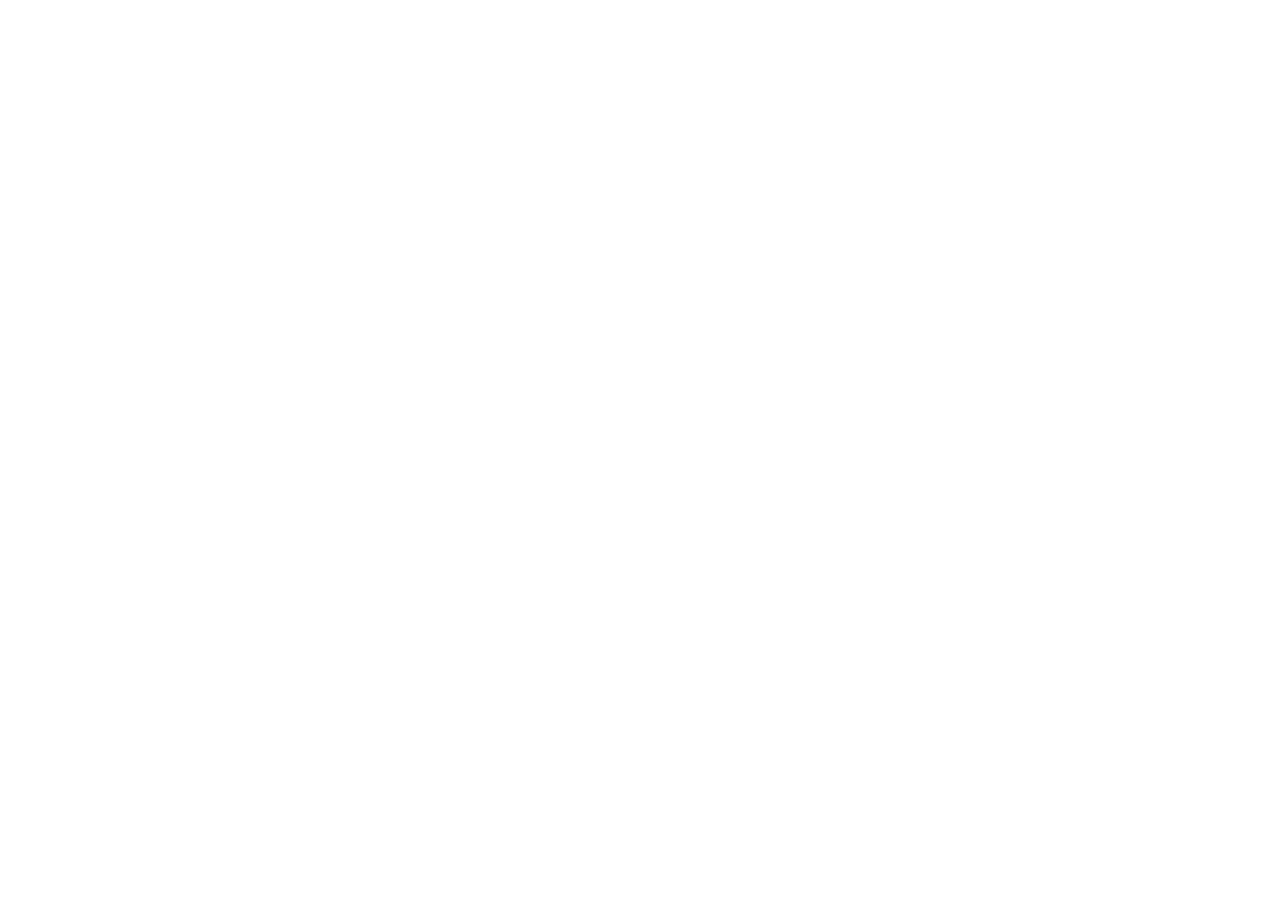
==== commit 0986d65b: "Feature(Buttons): Design buttons" ====
--- a/index.html
+++ b/index.html
@@ -6,491 +6,5 @@
     <title>Template - NV</title>
     <link rel="stylesheet" href="./assets/scss/main.css" />
   </head>
-  <body>
-    <div class="container">
-      <div class="card">
-        <h4 class="card-header">Basic Inputs</h4>
-        <div class="card-body">
-          <div class="row">
-            <div class="col-lg-3">
-              <div class="form-group">
-                <label for="input-1">Input (Default):</label>
-                <input id="input-1" type="text" class="form-control" placeholder="Input..." />
-                <span class="help">This is a basic input</span>
-              </div>
-            </div>
-            <div class="col-lg-5">
-              <div class="form-group">
-                <label for="input-2">Input (Primary):</label>
-                <input id="input-2" type="text" class="form-control primary" placeholder="Input..." />
-                <span class="help">This is a basic input</span>
-              </div>
-            </div>
-            <div class="col-lg-4">
-              <div class="form-group">
-                <label for="input-3">Input (Secondary):</label>
-                <input id="input-3" type="text" class="form-control secondary" placeholder="Input..." />
-                <span class="help">This is a basic input</span>
-              </div>
-            </div>
-            <div class="col-lg-3">
-              <div class="form-group">
-                <label for="input-4">Input (Success):</label>
-                <input id="input-4" type="text" class="form-control success" placeholder="Input..." />
-                <span class="help">This is a basic input</span>
-              </div>
-            </div>
-            <div class="col-lg-3">
-              <div class="form-group">
-                <label for="input-5">Input (Info):</label>
-                <input id="input-5" type="text" class="form-control info" placeholder="Input..." />
-                <span class="help">This is a basic input</span>
-              </div>
-            </div>
-            <div class="col-lg-2">
-              <div class="form-group">
-                <label for="input-6">Input (Warning):</label>
-                <input id="input-6" type="text" class="form-control warning" placeholder="Input..." />
-                <span class="help">This is a basic input</span>
-              </div>
-            </div>
-            <div class="col-lg-4">
-              <div class="form-group">
-                <label for="input-7">Input (Danger):</label>
-                <input id="input-7" type="text" class="form-control danger" placeholder="Input..." />
-                <span class="help">This is a basic input</span>
-              </div>
-            </div>
-          </div>
-        </div>
-      </div>
-      <div class="card mt-4">
-        <h4 class="card-header">Inputs Rounded</h4>
-        <div class="card-body">
-          <div class="row">
-            <div class="col-lg-3">
-              <div class="form-group">
-                <label for="input-rounded-1">Input Rounded (Default):</label>
-                <input id="input-rounded-1" type="text" class="form-control rounded" placeholder="Input..." />
-                <span class="help">This is a input runded</span>
-              </div>
-            </div>
-            <div class="col-lg-5">
-              <div class="form-group">
-                <label for="input-rounded-2">Input Rounded (Primary):</label>
-                <input id="input-rounded-2" type="text" class="form-control primary rounded" placeholder="Input..." />
-                <span class="help">This is a input runded</span>
-              </div>
-            </div>
-            <div class="col-lg-4">
-              <div class="form-group">
-                <label for="input-rounded-3">Input Rounded (Secondary):</label>
-                <input id="input-rounded-3" type="text" class="form-control secondary rounded" placeholder="Input..." />
-                <span class="help">This is a input runded</span>
-              </div>
-            </div>
-            <div class="col-lg-3">
-              <div class="form-group">
-                <label for="input-rounded-4">Input Rounded (Success):</label>
-                <input id="input-rounded-4" type="text" class="form-control success rounded" placeholder="Input..." />
-                <span class="help">This is a input runded</span>
-              </div>
-            </div>
-            <div class="col-lg-3">
-              <div class="form-group">
-                <label for="input-rounded-5">Input Rounded (Info):</label>
-                <input id="input-rounded-5" type="text" class="form-control info rounded" placeholder="Input..." />
-                <span class="help">This is a input runded</span>
-              </div>
-            </div>
-            <div class="col-lg-2">
-              <div class="form-group">
-                <label for="input-rounded-6">Input Rounded (Warning):</label>
-                <input id="input-rounded-6" type="text" class="form-control warning rounded" placeholder="Input..." />
-                <span class="help">This is a input runded</span>
-              </div>
-            </div>
-            <div class="col-lg-4">
-              <div class="form-group">
-                <label for="input-rounded-7">Input Rounded (Danger):</label>
-                <input id="input-rounded-7" type="text" class="form-control danger rounded" placeholder="Input..." />
-                <span class="help">This is a input runded</span>
-              </div>
-            </div>
-          </div>
-        </div>
-      </div>
-      <div class="card mt-4">
-        <h4 class="card-header">Inputs Basic - Floating Label</h4>
-        <div class="card-body">
-          <div class="row">
-            <div class="col-lg-3">
-              <div class="form-group floating-label">
-                <label for="input-floating-label-1">Input (Default)</label>
-                <input id="input-floating-label-1" type="text" class="form-control" placeholder="Input..." />
-                <span class="help">This is a basic input - floating label</span>
-              </div>
-            </div>
-            <div class="col-lg-5">
-              <div class="form-group floating-label">
-                <label for="input-floating-label-2">Input (Primary)</label>
-                <input id="input-floating-label-2" type="text" class="form-control primary" placeholder="Input..." />
-                <span class="help">This is a basic input - floating label</span>
-              </div>
-            </div>
-            <div class="col-lg-4">
-              <div class="form-group floating-label">
-                <label for="input-floating-label-3">Input (Secondary)</label>
-                <input id="input-floating-label-3" type="text" class="form-control secondary" placeholder="Input..." />
-                <span class="help">This is a basic input - floating label</span>
-              </div>
-            </div>
-            <div class="col-lg-3">
-              <div class="form-group floating-label">
-                <label for="input-floating-label-4">Input (Success)</label>
-                <input id="input-floating-label-4" type="text" class="form-control success" placeholder="Input..." />
-                <span class="help">This is a basic input - floating label</span>
-              </div>
-            </div>
-            <div class="col-lg-3">
-              <div class="form-group floating-label">
-                <label for="input-floating-label-5">Input (Info)</label>
-                <input id="input-floating-label-5" type="text" class="form-control info" placeholder="Input..." />
-                <span class="help">This is a basic input - floating label</span>
-              </div>
-            </div>
-            <div class="col-lg-2">
-              <div class="form-group floating-label">
-                <label for="input-floating-label-6">Input (Warning)</label>
-                <input id="input-floating-label-6" type="text" class="form-control warning" placeholder="Input..." />
-                <span class="help">This is a basic input - floating label</span>
-              </div>
-            </div>
-            <div class="col-lg-4">
-              <div class="form-group floating-label">
-                <label for="input-floating-label-7">Input (Danger)</label>
-                <input id="input-floating-label-7" type="text" class="form-control danger" placeholder="Input..." />
-                <span class="help">This is a basic input - floating label</span>
-              </div>
-            </div>
-          </div>
-        </div>
-      </div>
-      <div class="card mt-4">
-        <h4 class="card-header">Inputs Rounded - Floating Label</h4>
-        <div class="card-body">
-          <div class="row">
-            <div class="col-lg-3">
-              <div class="form-group floating-label">
-                <label for="input-rounded-floating-label-1">Input (Default)</label>
-                <input
-                  id="input-rounded-floating-label-1"
-                  type="text"
-                  class="form-control rounded"
-                  placeholder="Input..."
-                />
-                <span class="help">This is a input rounded - floating label</span>
-              </div>
-            </div>
-            <div class="col-lg-5">
-              <div class="form-group floating-label">
-                <label for="input-rounded-floating-label-2">Input (Primary)</label>
-                <input
-                  id="input-rounded-floating-label-2"
-                  type="text"
-                  class="form-control primary rounded"
-                  placeholder="Input..."
-                />
-                <span class="help">This is a input rounded - floating label</span>
-              </div>
-            </div>
-            <div class="col-lg-4">
-              <div class="form-group floating-label">
-                <label for="input-rounded-floating-label-3">Input (Secondary)</label>
-                <input
-                  id="input-rounded-floating-label-3"
-                  type="text"
-                  class="form-control secondary rounded"
-                  placeholder="Input..."
-                />
-                <span class="help">This is a input rounded - floating label</span>
-              </div>
-            </div>
-            <div class="col-lg-3">
-              <div class="form-group floating-label">
-                <label for="input-rounded-floating-label-4">Input (Success)</label>
-                <input
-                  id="input-rounded-floating-label-4"
-                  type="text"
-                  class="form-control success rounded"
-                  placeholder="Input..."
-                />
-                <span class="help">This is a input rounded - floating label</span>
-              </div>
-            </div>
-            <div class="col-lg-3">
-              <div class="form-group floating-label">
-                <label for="input-rounded-floating-label-5">Input (Info)</label>
-                <input
-                  id="input-rounded-floating-label-5"
-                  type="text"
-                  class="form-control info rounded"
-                  placeholder="Input..."
-                />
-                <span class="help">This is a input rounded - floating label</span>
-              </div>
-            </div>
-            <div class="col-lg-2">
-              <div class="form-group floating-label">
-                <label for="input-rounded-floating-label-6">Input (Warning)</label>
-                <input
-                  id="input-rounded-floating-label-6"
-                  type="text"
-                  class="form-control warning rounded"
-                  placeholder="Input..."
-                />
-                <span class="help">This is a input rounded - floating label</span>
-              </div>
-            </div>
-            <div class="col-lg-4">
-              <div class="form-group floating-label">
-                <label for="input-floating-label-7">Input (Danger)</label>
-                <input
-                  id="input-rounded-floating-label-7"
-                  type="text"
-                  class="form-control danger rounded"
-                  placeholder="Input..."
-                />
-                <span class="help">This is a input rounded - floating label</span>
-              </div>
-            </div>
-          </div>
-        </div>
-      </div>
-      <div class="card mt-4">
-        <h4 class="card-header">Basic Inputs - Floating Label - Icon Right</h4>
-        <div class="card-body">
-          <div class="row">
-            <div class="col-lg-3">
-              <div class="form-group floating-label">
-                <label for="input-rounded-floating-label-icon-right-1">Input (Default)</label>
-                <input
-                  id="input-rounded-floating-label-icon-right-1"
-                  type="text"
-                  class="form-control rounded"
-                  placeholder="Input..."
-                />
-                <span class="help">This is a input rounded - floating label</span>
-                <span class="icon icon-right">
-                  <em class="bi-fonts"></em>
-                </span>
-              </div>
-            </div>
-            <div class="col-lg-5">
-              <div class="form-group floating-label">
-                <label for="input-rounded-floating-label-icon-right-2">Input (Primary)</label>
-                <input
-                  id="input-rounded-floating-label-icon-right-2"
-                  type="text"
-                  class="form-control primary rounded"
-                  placeholder="Input..."
-                />
-                <span class="help">This is a input rounded - floating label</span>
-                <span class="icon icon-right">
-                  <em class="bi-hash"></em>
-                </span>
-              </div>
-            </div>
-            <div class="col-lg-4">
-              <div class="form-group floating-label">
-                <label for="input-rounded-floating-label-icon-right-3">Input (Secondary)</label>
-                <input
-                  id="input-rounded-floating-label-icon-right-3"
-                  type="text"
-                  class="form-control secondary rounded"
-                  placeholder="Input..."
-                />
-                <span class="help">This is a input rounded - floating label</span>
-                <span class="icon icon-right">
-                  <em class="bi-at"></em>
-                </span>
-              </div>
-            </div>
-            <div class="col-lg-3">
-              <div class="form-group floating-label">
-                <label for="input-rounded-floating-label-icon-right-4">Input (Success)</label>
-                <input
-                  id="input-rounded-floating-label-icon-right-4"
-                  type="text"
-                  class="form-control success rounded"
-                  placeholder="Input..."
-                />
-                <span class="help">This is a input rounded - floating label</span>
-                <span class="icon icon-right">
-                  <em class="bi-x"></em>
-                </span>
-              </div>
-            </div>
-            <div class="col-lg-3">
-              <div class="form-group floating-label">
-                <label for="input-rounded-floating-label-icon-right-5">Input (Info)</label>
-                <input
-                  id="input-rounded-floating-label-icon-right-5"
-                  type="text"
-                  class="form-control info rounded"
-                  placeholder="Input..."
-                />
-                <span class="help">This is a input rounded - floating label</span>
-                <span class="icon icon-right">
-                  <em class="bi-check"></em>
-                </span>
-              </div>
-            </div>
-            <div class="col-lg-2">
-              <div class="form-group floating-label">
-                <label for="input-rounded-floating-label-icon-right-6">Input (Warning)</label>
-                <input
-                  id="input-rounded-floating-label-icon-right-6"
-                  type="text"
-                  class="form-control warning rounded"
-                  placeholder="Input..."
-                />
-                <span class="help">This is a input rounded - floating label</span>
-                <span class="icon icon-right">
-                  <em class="bi-eye"></em>
-                </span>
-              </div>
-            </div>
-            <div class="col-lg-4">
-              <div class="form-group floating-label">
-                <label for="input-rounded-floating-label-icon-right-7">Input (Danger)</label>
-                <input
-                  id="input-rounded-floating-label-icon-right-7"
-                  type="text"
-                  class="form-control danger rounded"
-                  placeholder="Input..."
-                />
-                <span class="help">This is a input rounded - floating label</span>
-                <span class="icon icon-right">
-                  <em class="bi-person"></em>
-                </span>
-              </div>
-            </div>
-          </div>
-        </div>
-      </div>
-      <div class="card mt-4">
-        <h4 class="card-header">Basic Inputs - Floating Label - Icon Left</h4>
-        <div class="card-body">
-          <div class="row">
-            <div class="col-lg-3">
-              <div class="form-group floating-label">
-                <label for="input-rounded-floating-label-icon-left-1">Input (Default)</label>
-                <input
-                  id="input-rounded-floating-label-icon-left-1"
-                  type="text"
-                  class="form-control rounded"
-                  placeholder="Input..."
-                />
-                <span class="help">This is a input rounded - floating label</span>
-                <span class="icon icon-left">
-                  <em class="bi-fonts"></em>
-                </span>
-              </div>
-            </div>
-            <div class="col-lg-5">
-              <div class="form-group floating-label">
-                <label for="input-rounded-floating-label-icon-left-2">Input (Primary)</label>
-                <input
-                  id="input-rounded-floating-label-icon-left-2"
-                  type="text"
-                  class="form-control primary rounded"
-                  placeholder="Input..."
-                />
-                <span class="help">This is a input rounded - floating label</span>
-                <span class="icon icon-left">
-                  <em class="bi-hash"></em>
-                </span>
-              </div>
-            </div>
-            <div class="col-lg-4">
-              <div class="form-group floating-label">
-                <label for="input-rounded-floating-label-icon-left-3">Input (Secondary)</label>
-                <input
-                  id="input-rounded-floating-label-icon-left-3"
-                  type="text"
-                  class="form-control secondary rounded"
-                  placeholder="Input..."
-                />
-                <span class="help">This is a input rounded - floating label</span>
-                <span class="icon icon-left">
-                  <em class="bi-at"></em>
-                </span>
-              </div>
-            </div>
-            <div class="col-lg-3">
-              <div class="form-group floating-label">
-                <label for="input-rounded-floating-label-icon-left-4">Input (Success)</label>
-                <input
-                  id="input-rounded-floating-label-icon-left-4"
-                  type="text"
-                  class="form-control success rounded"
-                  placeholder="Input..."
-                />
-                <span class="help">This is a input rounded - floating label</span>
-                <span class="icon icon-left">
-                  <em class="bi-x"></em>
-                </span>
-              </div>
-            </div>
-            <div class="col-lg-3">
-              <div class="form-group floating-label">
-                <label for="input-rounded-floating-label-icon-left-5">Input (Info)</label>
-                <input
-                  id="input-rounded-floating-label-icon-left-5"
-                  type="text"
-                  class="form-control info rounded"
-                  placeholder="Input..."
-                />
-                <span class="help">This is a input rounded - floating label</span>
-                <span class="icon icon-left">
-                  <em class="bi-check"></em>
-                </span>
-              </div>
-            </div>
-            <div class="col-lg-2">
-              <div class="form-group floating-label">
-                <label for="input-rounded-floating-label-icon-left-6">Input (Warning)</label>
-                <input
-                  id="input-rounded-floating-label-icon-left-6"
-                  type="text"
-                  class="form-control warning rounded"
-                  placeholder="Input..."
-                />
-                <span class="help">This is a input rounded - floating label</span>
-                <span class="icon icon-left">
-                  <em class="bi-eye"></em>
-                </span>
-              </div>
-            </div>
-            <div class="col-lg-4">
-              <div class="form-group floating-label">
-                <label for="input-rounded-floating-label-icon-left-7">Input (Danger)</label>
-                <input
-                  id="input-rounded-floating-label-icon-left-7"
-                  type="text"
-                  class="form-control danger rounded"
-                  placeholder="Input..."
-                />
-                <span class="help">This is a input rounded - floating label</span>
-                <span class="icon icon-left">
-                  <em class="bi-person"></em>
-                </span>
-              </div>
-            </div>
-          </div>
-        </div>
-      </div>
-    </div>
-  </body>
+  <body></body>
 </html>
--- a/assets/scss/main.css
+++ b/assets/scss/main.css
@@ -6,13 +6,18 @@
   --nv-control-border-width-hover: 2px;
   --nv-control-border-radius: 0.3rem;
   --nv-control-border-radius-rounded: 1rem;
-  --nv-control-box-shadow: 0 2px 4px 0 var(--nv-primary-shadow);
+  --nv-control-box-shadow: 0 2px 4px 0 var(--nv-muted);
   --nv-control-padding-inline: 0.5rem;
   --nv-control-padding: 0.45rem 0.25rem;
   --nv-control-color: #444050;
   --nv-control-border-color: #d1d0d4;
   --nv-control-font-size: 14px;
   --nv-control-help-color: #9590a3;
+  --nv-control-transition-timer: 0.2s;
+  --nv-btn-padding: 0.45rem 1rem;
+  --nv-btn-border-radius: 0.45rem;
+  --nv-btn-border-radius-rounded: 1rem;
+  --nv-btn-icon-rounded: 0.35rem 0.5rem;
   --nv-card-border-radius: 0.75rem;
   --nv-card-padding: 1.5rem;
   --nv-card-box-shadow: -1px -1px 8px 1px var(--nv-muted);
@@ -98,6 +103,10 @@
   padding-right: 0;
 }
 
+.gap-0 {
+  gap: 0;
+}
+
 .m-xs-0 {
   margin: 0;
 }
@@ -378,6 +387,10 @@
   padding-right: 0.25rem;
 }
 
+.gap-1 {
+  gap: 0.25rem;
+}
+
 .m-xs-1 {
   margin: 0.25rem;
 }
@@ -658,6 +671,10 @@
   padding-right: 0.5rem;
 }
 
+.gap-2 {
+  gap: 0.5rem;
+}
+
 .m-xs-2 {
   margin: 0.5rem;
 }
@@ -938,6 +955,10 @@
   padding-right: 1rem;
 }
 
+.gap-3 {
+  gap: 1rem;
+}
+
 .m-xs-3 {
   margin: 1rem;
 }
@@ -1216,6 +1237,10 @@
 
 .pr-4 {
   padding-right: 2rem;
+}
+
+.gap-4 {
+  gap: 2rem;
 }
 
 .m-xs-4 {
@@ -9784,7 +9809,7 @@
   top: 1rem;
   left: var(--nv-control-padding-inline);
   transform: translateY(-50%);
-  transition: top 0.3s ease-in-out, left 0.3s ease-in-out, color 0.3s ease-in-out;
+  transition: top var(--nv-control-transition-timer) ease-in-out, left var(--nv-control-transition-timer) ease-in-out, color var(--nv-control-transition-timer) ease-in-out;
   color: var(--nv-placeholder);
   cursor: text;
 }
@@ -10388,13 +10413,122 @@
   padding: var(--nv-container-padding);
 }
 
+.btn {
+  outline: unset;
+  border: unset;
+  border-radius: var(--nv-btn-border-radius);
+  padding: var(--nv-btn-padding);
+  box-shadow: var(--nv-control-box-shadow);
+  cursor: pointer;
+  font-family: "Font-Medium";
+  font-size: var(--nv-control-font-size);
+  transition: background-color var(--nv-control-transition-timer) ease-in-out;
+}
+.btn.rounded {
+  border-radius: var(--nv-btn-border-radius-rounded);
+}
+.btn.btn-icon {
+  display: flex;
+  justify-items: center;
+  justify-content: center;
+  align-items: center;
+  padding: var(--nv-btn-icon-rounded);
+}
+.btn.icon-rounded {
+  border-radius: 50%;
+}
+.btn.btn-primary {
+  background-color: var(--nv-primary);
+  color: #fff;
+}
+.btn.btn-success {
+  background-color: var(--nv-success);
+  color: #fff;
+}
+.btn.btn-info {
+  background-color: var(--nv-info);
+  color: #fff;
+}
+.btn.btn-warning {
+  background-color: var(--nv-warning);
+  color: #fff;
+}
+.btn.btn-danger {
+  background-color: var(--nv-danger);
+  color: #fff;
+}
+.btn.btn-secondary {
+  background-color: var(--nv-secondary);
+  color: #fff;
+}
+.btn.btn-primary-outline {
+  border: var(--nv-control-border-width) solid var(--nv-primary);
+  background: var(--nv-white);
+}
+.btn.btn-primary-outline:hover {
+  border: unset;
+  background-color: var(--nv-primary);
+  color: #fff;
+}
+.btn.btn-success-outline {
+  border: var(--nv-control-border-width) solid var(--nv-success);
+  background: var(--nv-white);
+}
+.btn.btn-success-outline:hover {
+  border: unset;
+  background-color: var(--nv-success);
+  color: #fff;
+}
+.btn.btn-info-outline {
+  border: var(--nv-control-border-width) solid var(--nv-info);
+  background: var(--nv-white);
+}
+.btn.btn-info-outline:hover {
+  border: unset;
+  background-color: var(--nv-info);
+  color: #fff;
+}
+.btn.btn-warning-outline {
+  border: var(--nv-control-border-width) solid var(--nv-warning);
+  background: var(--nv-white);
+}
+.btn.btn-warning-outline:hover {
+  border: unset;
+  background-color: var(--nv-warning);
+  color: #fff;
+}
+.btn.btn-danger-outline {
+  border: var(--nv-control-border-width) solid var(--nv-danger);
+  background: var(--nv-white);
+}
+.btn.btn-danger-outline:hover {
+  border: unset;
+  background-color: var(--nv-danger);
+  color: #fff;
+}
+.btn.btn-secondary-outline {
+  border: var(--nv-control-border-width) solid var(--nv-secondary);
+  background: var(--nv-white);
+}
+.btn.btn-secondary-outline:hover {
+  border: unset;
+  background-color: var(--nv-secondary);
+  color: #fff;
+}
+.btn > .icon.icon-right {
+  padding-left: 0.25rem;
+}
+.btn > .icon.icon-left {
+  padding-right: 0.25rem;
+}
+
 .form-control {
   background-color: var(--nv-white);
   padding: var(--nv-control-padding);
   border-radius: var(--nv-control-border-radius);
   padding-inline: var(--nv-control-padding-inline);
   border: var(--nv-control-border-width) solid var(--nv-control-border-color);
-  transition: border-color 0.15s ease-in-out, box-shadow 0.15s ease-in-out;
+  transition: border-color var(--nv-control-transition-timer) ease-in-out, box-shadow var(--nv-control-transition-timer) ease-in-out;
   width: 100%;
   box-sizing: border-box;
   outline: 0;
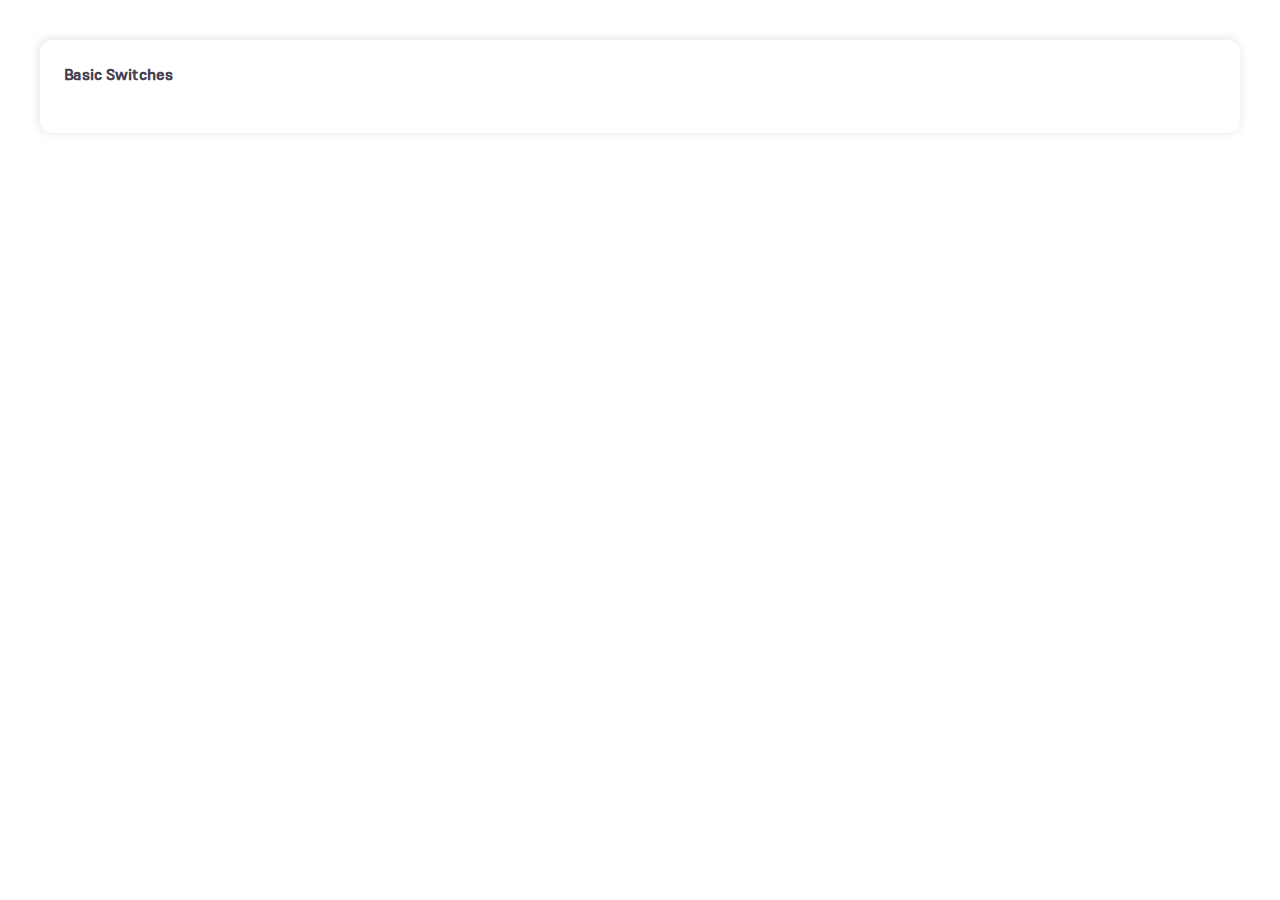
==== commit 2987e81b: "Feature(Switches): Switches" ====
--- a/index.html
+++ b/index.html
@@ -6,5 +6,12 @@
     <title>Template - NV</title>
     <link rel="stylesheet" href="./assets/scss/main.css" />
   </head>
-  <body></body>
+  <body>
+    <div class="container">
+      <div class="card">
+        <h4 class="card-header">Basic Switches</h4>
+        <div class="card-body"></div>
+      </div>
+    </div>
+  </body>
 </html>
--- a/assets/scss/main.css
+++ b/assets/scss/main.css
@@ -18,6 +18,17 @@
   --nv-btn-border-radius: 0.45rem;
   --nv-btn-border-radius-rounded: 1rem;
   --nv-btn-icon-rounded: 0.35rem 0.5rem;
+  --nv-switch-border-color: #444050;
+  --nv-switch-width: 2.65rem;
+  --nv-switch-height: 1.5rem;
+  --nv-switch-check-width: 1.2rem;
+  --nv-switch-check-displacement: 0.2rem;
+  --nv-switch-border-radius: 0.3rem;
+  --nv-switch-box-shadow: 0px 0px 4px 1px var(--nv-muted);
+  --nv-switch-line-rounded: 1rem;
+  --nv-switch-line-width: 2.1rem;
+  --nv-switch-line-height: .75rem;
+  --nv-switch-line-height-2: .25rem;
   --nv-card-border-radius: 0.75rem;
   --nv-card-padding: 1.5rem;
   --nv-card-box-shadow: -1px -1px 8px 1px var(--nv-muted);
@@ -9781,10 +9792,10 @@
   color: var(--nv-control-help-color);
   font-family: "Font-Regular";
 }
-.form-group:has(> .icon-left) > .form-control {
+.form-group:has(> .icon-left) > .form-input {
   padding-left: calc(var(--nv-control-padding-inline) + 1.5rem);
 }
-.form-group:has(> .icon-right) > .form-control {
+.form-group:has(> .icon-right) > .form-input {
   padding-right: calc(var(--nv-control-padding-inline) + 1.5rem);
 }
 .form-group > .icon {
@@ -9813,18 +9824,18 @@
   color: var(--nv-placeholder);
   cursor: text;
 }
-.form-group.floating-label > .form-control::-moz-placeholder {
+.form-group.floating-label > .form-input::-moz-placeholder {
   color: transparent;
 }
-.form-group.floating-label > .form-control::placeholder {
+.form-group.floating-label > .form-input::placeholder {
   color: transparent;
 }
-.form-group.floating-label:has(> .form-control:focus, > .form-control:not(:-moz-placeholder-shown)) > label {
+.form-group.floating-label:has(> .form-input:focus, > .form-input:not(:-moz-placeholder-shown)) > label {
   top: -0.85rem;
   left: 0;
   color: var(--nv-control-color);
 }
-.form-group.floating-label:has(> .form-control:focus, > .form-control:not(:placeholder-shown)) > label {
+.form-group.floating-label:has(> .form-input:focus, > .form-input:not(:placeholder-shown)) > label {
   top: -0.85rem;
   left: 0;
   color: var(--nv-control-color);
@@ -10522,7 +10533,7 @@
   padding-right: 0.25rem;
 }
 
-.form-control {
+.form-input {
   background-color: var(--nv-white);
   padding: var(--nv-control-padding);
   border-radius: var(--nv-control-border-radius);
@@ -10536,39 +10547,286 @@
   margin-top: 0.25rem;
   line-height: 1rem;
 }
-.form-control::-moz-placeholder {
+.form-input::-moz-placeholder {
   color: var(--nv-placeholder);
   font-family: "Font-Medium";
   font-size: var(--nv-control-font-size);
 }
-.form-control::placeholder {
+.form-input::placeholder {
   color: var(--nv-placeholder);
   font-family: "Font-Medium";
   font-size: var(--nv-control-font-size);
 }
-.form-control:hover, .form-control:focus {
+.form-input:hover, .form-input:focus {
   border-width: var(--nv-control-border-width-hover);
   border-color: var(--nv-primary);
   box-shadow: var(--nv-control-box-shadow);
 }
-.form-control.primary:hover, .form-control.primary:focus {
+.form-input.primary:hover, .form-input.primary:focus {
   border-color: var(--nv-primary);
 }
-.form-control.success:hover, .form-control.success:focus {
+.form-input.success:hover, .form-input.success:focus {
   border-color: var(--nv-success);
 }
-.form-control.info:hover, .form-control.info:focus {
+.form-input.info:hover, .form-input.info:focus {
   border-color: var(--nv-info);
 }
-.form-control.warning:hover, .form-control.warning:focus {
+.form-input.warning:hover, .form-input.warning:focus {
   border-color: var(--nv-warning);
 }
-.form-control.danger:hover, .form-control.danger:focus {
+.form-input.danger:hover, .form-input.danger:focus {
   border-color: var(--nv-danger);
 }
-.form-control.secondary:hover, .form-control.secondary:focus {
+.form-input.secondary:hover, .form-input.secondary:focus {
   border-color: var(--nv-secondary);
 }
-.form-control.rounded {
+.form-input.rounded {
   border-radius: var(--nv-control-border-radius-rounded);
+}
+
+.form-switch {
+  display: inline-flex;
+}
+.form-switch > input {
+  display: none;
+}
+.form-switch > label {
+  cursor: pointer;
+  position: relative;
+  background-color: var(--nv-white);
+  width: var(--nv-switch-width);
+  height: var(--nv-switch-height);
+  border-radius: var(--nv-switch-border-radius);
+  box-shadow: var(--nv-switch-box-shadow);
+  display: flex;
+  justify-items: center;
+  align-items: center;
+  transition: background-color var(--nv-control-transition-timer) ease-in-out;
+  border: var(--nv-control-border-width) solid var(--nv-control-color);
+}
+.form-switch > label::before {
+  content: "";
+  position: absolute;
+  background-color: var(--nv-control-color);
+  width: var(--nv-switch-check-width);
+  height: calc(var(--nv-switch-height) - 6px);
+  border-radius: var(--nv-switch-border-radius);
+  left: var(--nv-switch-check-displacement);
+  transition: left var(--nv-control-transition-timer) ease-in-out, background-color var(--nv-control-transition-timer) ease-in-out;
+}
+.form-switch:has(> input:checked) > label {
+  background-color: var(--nv-control-color);
+}
+.form-switch:has(> input:checked) > label::before {
+  left: calc(100% - var(--nv-switch-check-displacement) - var(--nv-switch-check-width) - 0.025rem);
+  background-color: var(--nv-white);
+}
+.form-switch.primary > label {
+  border-color: var(--nv-primary);
+}
+.form-switch.primary > label::before {
+  background-color: var(--nv-primary);
+}
+.form-switch.primary:has(> input:checked) > label {
+  background-color: var(--nv-primary);
+}
+.form-switch.success > label {
+  border-color: var(--nv-success);
+}
+.form-switch.success > label::before {
+  background-color: var(--nv-success);
+}
+.form-switch.success:has(> input:checked) > label {
+  background-color: var(--nv-success);
+}
+.form-switch.info > label {
+  border-color: var(--nv-info);
+}
+.form-switch.info > label::before {
+  background-color: var(--nv-info);
+}
+.form-switch.info:has(> input:checked) > label {
+  background-color: var(--nv-info);
+}
+.form-switch.warning > label {
+  border-color: var(--nv-warning);
+}
+.form-switch.warning > label::before {
+  background-color: var(--nv-warning);
+}
+.form-switch.warning:has(> input:checked) > label {
+  background-color: var(--nv-warning);
+}
+.form-switch.danger > label {
+  border-color: var(--nv-danger);
+}
+.form-switch.danger > label::before {
+  background-color: var(--nv-danger);
+}
+.form-switch.danger:has(> input:checked) > label {
+  background-color: var(--nv-danger);
+}
+.form-switch.secondary > label {
+  border-color: var(--nv-secondary);
+}
+.form-switch.secondary > label::before {
+  background-color: var(--nv-secondary);
+}
+.form-switch.secondary:has(> input:checked) > label {
+  background-color: var(--nv-secondary);
+}
+.form-switch.rounded > label {
+  border-radius: var(--nv-switch-line-rounded);
+}
+.form-switch.rounded > label::before {
+  border-radius: var(--nv-switch-line-rounded);
+}
+
+.form-switch-line {
+  display: inline-flex;
+}
+.form-switch-line > input {
+  display: none;
+}
+.form-switch-line > label {
+  cursor: pointer;
+  position: relative;
+  width: var(--nv-switch-line-width);
+  height: var(--nv-switch-height);
+  display: flex;
+  justify-items: center;
+  align-items: center;
+  transition: background-color var(--nv-control-transition-timer) ease-in-out;
+}
+.form-switch-line > label::before {
+  content: "";
+  position: absolute;
+  border-radius: var(--nv-switch-border-radius);
+  z-index: 20;
+  border: var(--nv-control-border-width) solid var(--nv-control-color);
+  border-radius: var(--nv-switch-line-rounded);
+  background-color: white;
+  width: var(--nv-switch-check-width);
+  height: calc(var(--nv-switch-height) - 6px);
+  left: 0;
+  transition: left var(--nv-control-transition-timer) ease-in-out, background-color var(--nv-control-transition-timer) ease-in-out;
+  box-shadow: var(--nv-switch-box-shadow);
+}
+.form-switch-line > label::after {
+  content: "";
+  z-index: 10;
+  height: var(--nv-switch-line-height);
+  width: 100%;
+  background-color: var(--nv-control-color);
+  border-radius: var(--nv-switch-line-rounded);
+  position: absolute;
+  left: 0;
+  transition: left var(--nv-control-transition-timer) ease-in-out, background-color var(--nv-control-transition-timer) ease-in-out;
+}
+.form-switch-line:has(> input:checked) > label {
+  background-color: unset;
+}
+.form-switch-line:has(> input:checked) > label::before {
+  left: calc(100% - var(--nv-switch-check-width));
+  background-color: var(--nv-control-color);
+}
+.form-switch-line:has(> input:checked) > label::after {
+  background-color: unset;
+  border: var(--nv-control-border-width) solid var(--nv-control-color);
+}
+.form-switch-line.primary > label::before {
+  border: var(--nv-control-border-width) solid var(--nv-primary);
+}
+.form-switch-line.primary > label::after {
+  background-color: var(--nv-primary);
+}
+.form-switch-line.primary:has(> input:checked) > label::before {
+  background-color: var(--nv-primary);
+}
+.form-switch-line.primary:has(> input:checked) > label::after {
+  border-color: var(--nv-primary);
+}
+.form-switch-line.success > label::before {
+  border: var(--nv-control-border-width) solid var(--nv-success);
+}
+.form-switch-line.success > label::after {
+  background-color: var(--nv-success);
+}
+.form-switch-line.success:has(> input:checked) > label::before {
+  background-color: var(--nv-success);
+}
+.form-switch-line.success:has(> input:checked) > label::after {
+  border-color: var(--nv-success);
+}
+.form-switch-line.info > label::before {
+  border: var(--nv-control-border-width) solid var(--nv-info);
+}
+.form-switch-line.info > label::after {
+  background-color: var(--nv-info);
+}
+.form-switch-line.info:has(> input:checked) > label::before {
+  background-color: var(--nv-info);
+}
+.form-switch-line.info:has(> input:checked) > label::after {
+  border-color: var(--nv-info);
+}
+.form-switch-line.warning > label::before {
+  border: var(--nv-control-border-width) solid var(--nv-warning);
+}
+.form-switch-line.warning > label::after {
+  background-color: var(--nv-warning);
+}
+.form-switch-line.warning:has(> input:checked) > label::before {
+  background-color: var(--nv-warning);
+}
+.form-switch-line.warning:has(> input:checked) > label::after {
+  border-color: var(--nv-warning);
+}
+.form-switch-line.danger > label::before {
+  border: var(--nv-control-border-width) solid var(--nv-danger);
+}
+.form-switch-line.danger > label::after {
+  background-color: var(--nv-danger);
+}
+.form-switch-line.danger:has(> input:checked) > label::before {
+  background-color: var(--nv-danger);
+}
+.form-switch-line.danger:has(> input:checked) > label::after {
+  border-color: var(--nv-danger);
+}
+.form-switch-line.secondary > label::before {
+  border: var(--nv-control-border-width) solid var(--nv-secondary);
+}
+.form-switch-line.secondary > label::after {
+  background-color: var(--nv-secondary);
+}
+.form-switch-line.secondary:has(> input:checked) > label::before {
+  background-color: var(--nv-secondary);
+}
+.form-switch-line.secondary:has(> input:checked) > label::after {
+  border-color: var(--nv-secondary);
+}
+.form-switch-line.line > label::after {
+  height: var(--nv-switch-line-height-2);
+}
+.form-switch-line.line:has(> input:checked) > label::after {
+  background-color: var(--nv-control-color);
+}
+.form-switch-line.line.primary:has(> input:checked) > label::after {
+  background-color: var(--nv-primary);
+}
+.form-switch-line.line.success:has(> input:checked) > label::after {
+  background-color: var(--nv-success);
+}
+.form-switch-line.line.info:has(> input:checked) > label::after {
+  background-color: var(--nv-info);
+}
+.form-switch-line.line.warning:has(> input:checked) > label::after {
+  background-color: var(--nv-warning);
+}
+.form-switch-line.line.danger:has(> input:checked) > label::after {
+  background-color: var(--nv-danger);
+}
+.form-switch-line.line.danger:has(> input:checked) > label::after {
+  background-color: var(--nv-danger);
 }/*# sourceMappingURL=main.css.map */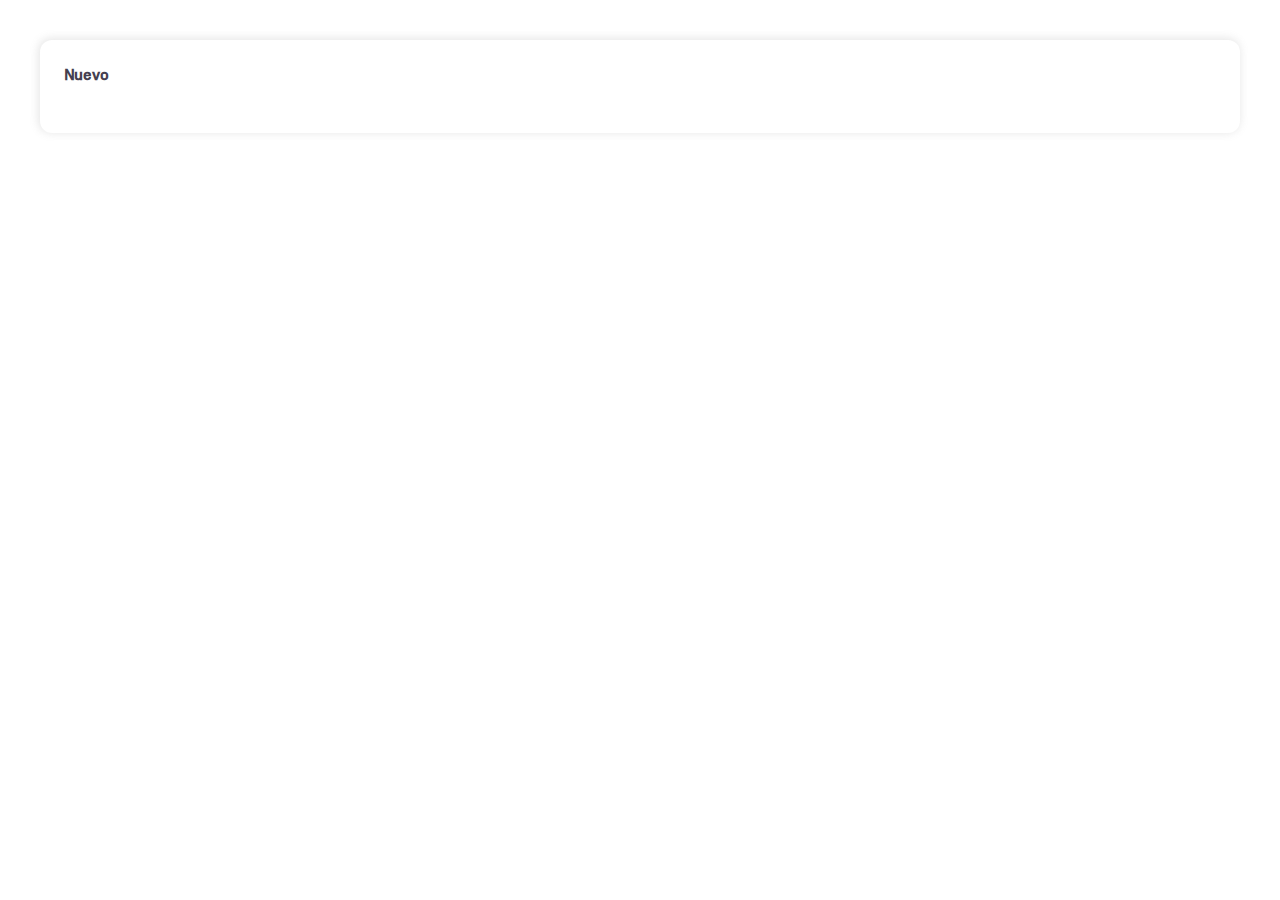
==== commit 27892a67: "Feature(Design): Align icons" ====
--- a/index.html
+++ b/index.html
@@ -9,7 +9,7 @@
   <body>
     <div class="container">
       <div class="card">
-        <h4 class="card-header">Basic Switches</h4>
+        <h4 class="card-header">Nuevo</h4>
         <div class="card-body"></div>
       </div>
     </div>
--- a/assets/scss/main.css
+++ b/assets/scss/main.css
@@ -27,8 +27,10 @@
   --nv-switch-box-shadow: 0px 0px 4px 1px var(--nv-muted);
   --nv-switch-line-rounded: 1rem;
   --nv-switch-line-width: 2.1rem;
-  --nv-switch-line-height: .75rem;
-  --nv-switch-line-height-2: .25rem;
+  --nv-switch-line-height: 0.75rem;
+  --nv-switch-line-height-2: 0.25rem;
+  --nv-checkbox-size: 1.25rem;
+  --nv-checkbox-check-size: 1.25rem;
   --nv-card-border-radius: 0.75rem;
   --nv-card-padding: 1.5rem;
   --nv-card-box-shadow: -1px -1px 8px 1px var(--nv-muted);
@@ -9719,6 +9721,17 @@
   content: "賈";
 }
 
+.bi::before,
+[class^=bi-]::before,
+[class*=" bi-"]::before {
+  line-height: unset;
+  vertical-align: middle;
+}
+
+[class^=bi-] {
+  display: inline-flex;
+}
+
 *,
 ::after,
 ::before {
@@ -10425,6 +10438,8 @@
 }
 
 .btn {
+  display: inline-flex;
+  align-items: center;
   outline: unset;
   border: unset;
   border-radius: var(--nv-btn-border-radius);
@@ -10439,38 +10454,27 @@
   border-radius: var(--nv-btn-border-radius-rounded);
 }
 .btn.btn-icon {
-  display: flex;
   justify-items: center;
   justify-content: center;
-  align-items: center;
   padding: var(--nv-btn-icon-rounded);
+  width: 2rem;
+  height: 2rem;
 }
 .btn.icon-rounded {
   border-radius: 50%;
 }
+.btn > .icon {
+  display: inline-flex;
+}
+.btn > .icon.icon-right {
+  padding-left: 0.35rem;
+}
+.btn > .icon.icon-left {
+  padding-right: 0.35rem;
+}
 .btn.btn-primary {
   background-color: var(--nv-primary);
-  color: #fff;
-}
-.btn.btn-success {
-  background-color: var(--nv-success);
-  color: #fff;
-}
-.btn.btn-info {
-  background-color: var(--nv-info);
-  color: #fff;
-}
-.btn.btn-warning {
-  background-color: var(--nv-warning);
-  color: #fff;
-}
-.btn.btn-danger {
-  background-color: var(--nv-danger);
-  color: #fff;
-}
-.btn.btn-secondary {
-  background-color: var(--nv-secondary);
-  color: #fff;
+  color: var(--nv-white);
 }
 .btn.btn-primary-outline {
   border: var(--nv-control-border-width) solid var(--nv-primary);
@@ -10479,7 +10483,11 @@
 .btn.btn-primary-outline:hover {
   border: unset;
   background-color: var(--nv-primary);
-  color: #fff;
+  color: var(--nv-white);
+}
+.btn.btn-success {
+  background-color: var(--nv-success);
+  color: var(--nv-white);
 }
 .btn.btn-success-outline {
   border: var(--nv-control-border-width) solid var(--nv-success);
@@ -10488,7 +10496,11 @@
 .btn.btn-success-outline:hover {
   border: unset;
   background-color: var(--nv-success);
-  color: #fff;
+  color: var(--nv-white);
+}
+.btn.btn-info {
+  background-color: var(--nv-info);
+  color: var(--nv-white);
 }
 .btn.btn-info-outline {
   border: var(--nv-control-border-width) solid var(--nv-info);
@@ -10497,7 +10509,11 @@
 .btn.btn-info-outline:hover {
   border: unset;
   background-color: var(--nv-info);
-  color: #fff;
+  color: var(--nv-white);
+}
+.btn.btn-warning {
+  background-color: var(--nv-warning);
+  color: var(--nv-white);
 }
 .btn.btn-warning-outline {
   border: var(--nv-control-border-width) solid var(--nv-warning);
@@ -10506,7 +10522,11 @@
 .btn.btn-warning-outline:hover {
   border: unset;
   background-color: var(--nv-warning);
-  color: #fff;
+  color: var(--nv-white);
+}
+.btn.btn-danger {
+  background-color: var(--nv-danger);
+  color: var(--nv-white);
 }
 .btn.btn-danger-outline {
   border: var(--nv-control-border-width) solid var(--nv-danger);
@@ -10515,7 +10535,11 @@
 .btn.btn-danger-outline:hover {
   border: unset;
   background-color: var(--nv-danger);
-  color: #fff;
+  color: var(--nv-white);
+}
+.btn.btn-secondary {
+  background-color: var(--nv-secondary);
+  color: var(--nv-white);
 }
 .btn.btn-secondary-outline {
   border: var(--nv-control-border-width) solid var(--nv-secondary);
@@ -10524,13 +10548,7 @@
 .btn.btn-secondary-outline:hover {
   border: unset;
   background-color: var(--nv-secondary);
-  color: #fff;
-}
-.btn > .icon.icon-right {
-  padding-left: 0.25rem;
-}
-.btn > .icon.icon-left {
-  padding-right: 0.25rem;
+  color: var(--nv-white);
 }
 
 .form-input {
@@ -10827,6 +10845,101 @@
 .form-switch-line.line.danger:has(> input:checked) > label::after {
   background-color: var(--nv-danger);
 }
-.form-switch-line.line.danger:has(> input:checked) > label::after {
+.form-switch-line.line.secondary:has(> input:checked) > label::after {
+  background-color: var(--nv-secondary);
+}
+
+.form-checkbox {
+  display: inline-flex;
+}
+.form-checkbox > input {
+  display: none;
+}
+.form-checkbox > label {
+  cursor: pointer;
+  height: var(--nv-checkbox-size);
+  width: var(--nv-checkbox-size);
+  border: var(--nv-control-border-width) solid var(--nv-control-color);
+  border-radius: var(--nv-control-border-radius);
+  display: flex;
+  align-items: center;
+  justify-content: center;
+  box-shadow: var(--nv-switch-box-shadow);
+}
+.form-checkbox:has(> input:checked) > label::before {
+  font-family: "bootstrap-icons";
+  content: "\f26e";
+  font-size: var(--nv-checkbox-check-size);
+}
+.form-checkbox.primary > label {
+  border-color: var(--nv-primary);
+}
+.form-checkbox.primary:has(> input:checked) > label::before {
+  color: var(--nv-primary);
+}
+.form-checkbox.primary.filled:has(> input:checked) > label::before {
+  color: var(--nv-white);
+}
+.form-checkbox.primary.filled:has(> input:checked) > label {
+  background-color: var(--nv-primary);
+}
+.form-checkbox.success > label {
+  border-color: var(--nv-success);
+}
+.form-checkbox.success:has(> input:checked) > label::before {
+  color: var(--nv-success);
+}
+.form-checkbox.success.filled:has(> input:checked) > label::before {
+  color: var(--nv-white);
+}
+.form-checkbox.success.filled:has(> input:checked) > label {
+  background-color: var(--nv-success);
+}
+.form-checkbox.info > label {
+  border-color: var(--nv-info);
+}
+.form-checkbox.info:has(> input:checked) > label::before {
+  color: var(--nv-info);
+}
+.form-checkbox.info.filled:has(> input:checked) > label::before {
+  color: var(--nv-white);
+}
+.form-checkbox.info.filled:has(> input:checked) > label {
+  background-color: var(--nv-info);
+}
+.form-checkbox.warning > label {
+  border-color: var(--nv-warning);
+}
+.form-checkbox.warning:has(> input:checked) > label::before {
+  color: var(--nv-warning);
+}
+.form-checkbox.warning.filled:has(> input:checked) > label::before {
+  color: var(--nv-white);
+}
+.form-checkbox.warning.filled:has(> input:checked) > label {
+  background-color: var(--nv-warning);
+}
+.form-checkbox.danger > label {
+  border-color: var(--nv-danger);
+}
+.form-checkbox.danger:has(> input:checked) > label::before {
+  color: var(--nv-danger);
+}
+.form-checkbox.danger.filled:has(> input:checked) > label::before {
+  color: var(--nv-white);
+}
+.form-checkbox.danger.filled:has(> input:checked) > label {
   background-color: var(--nv-danger);
+}
+.form-checkbox.secondary > label {
+  border-color: var(--nv-secondary);
+}
+.form-checkbox.secondary:has(> input:checked) > label::before {
+  color: var(--nv-secondary);
+}
+.form-checkbox.secondary.filled:has(> input:checked) > label::before {
+  color: var(--nv-white);
+}
+.form-checkbox.secondary.filled:has(> input:checked) > label {
+  background-color: var(--nv-secondary);
 }/*# sourceMappingURL=main.css.map */